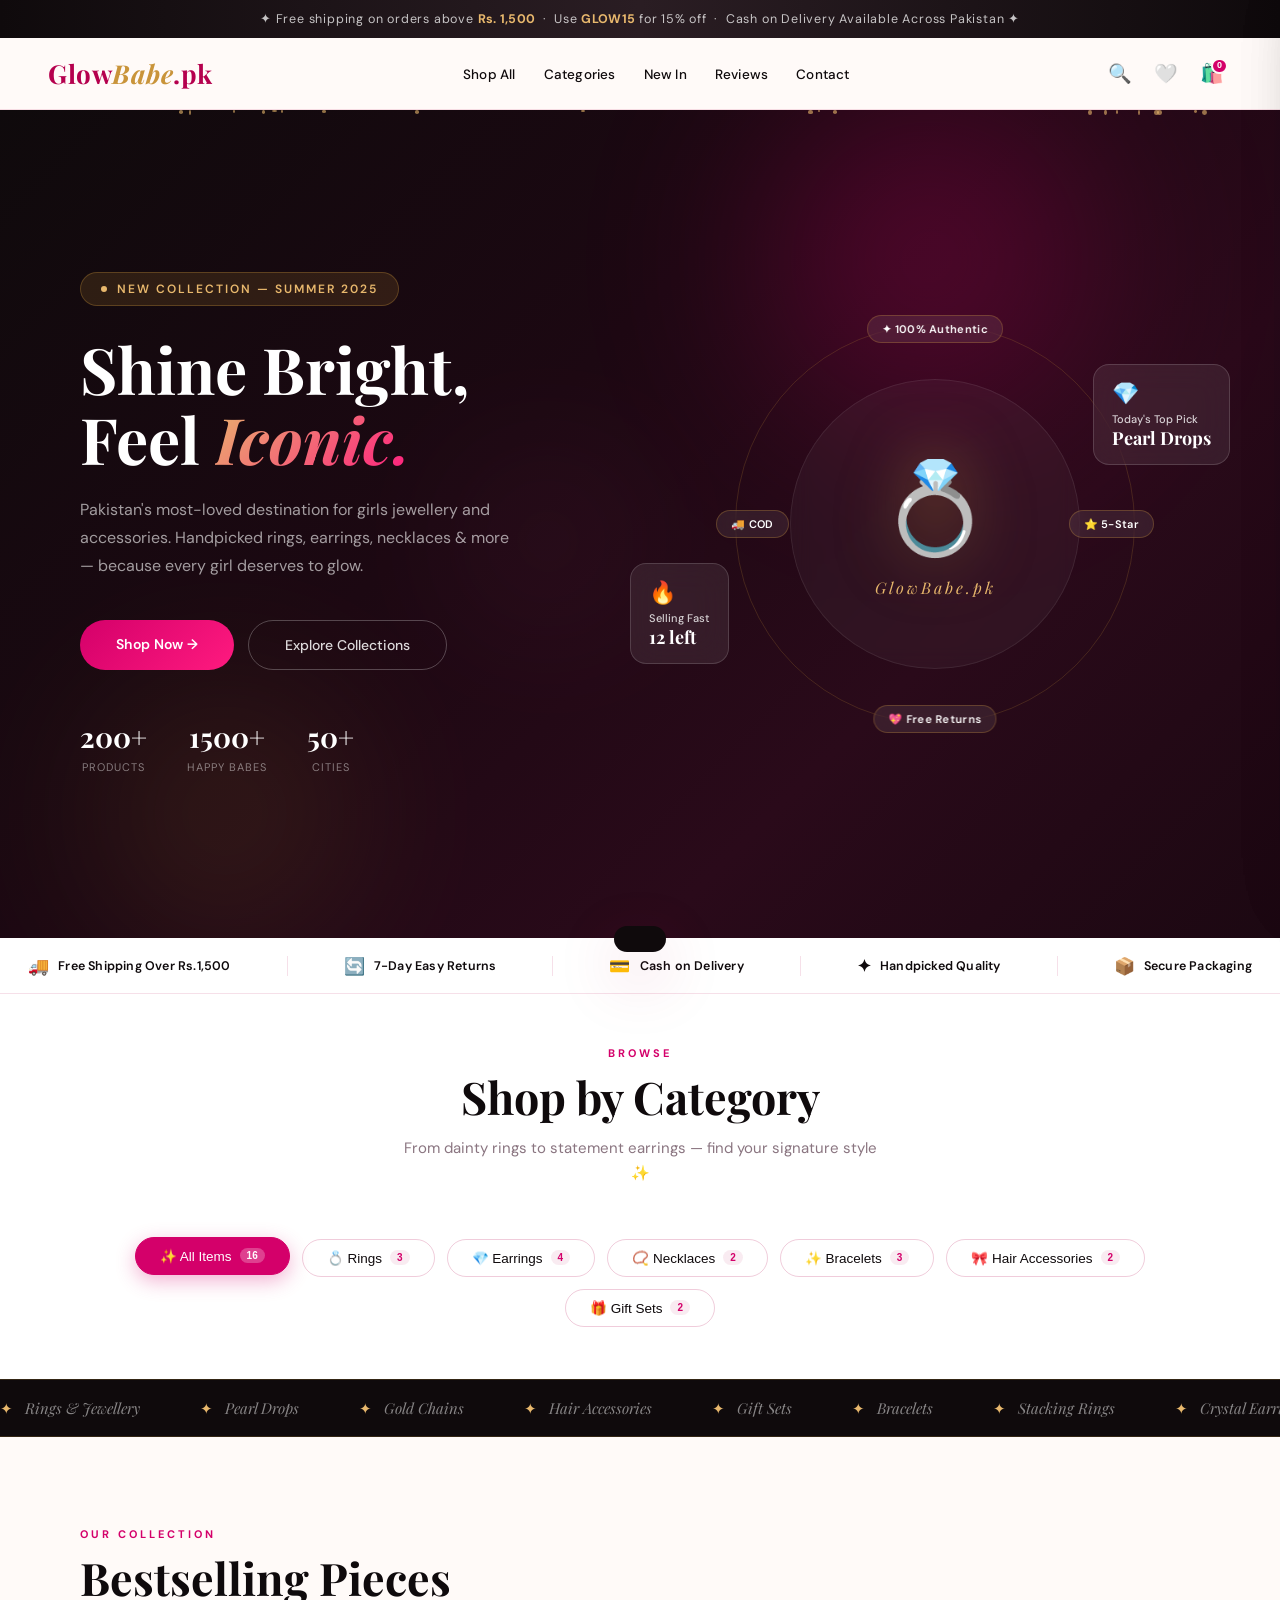
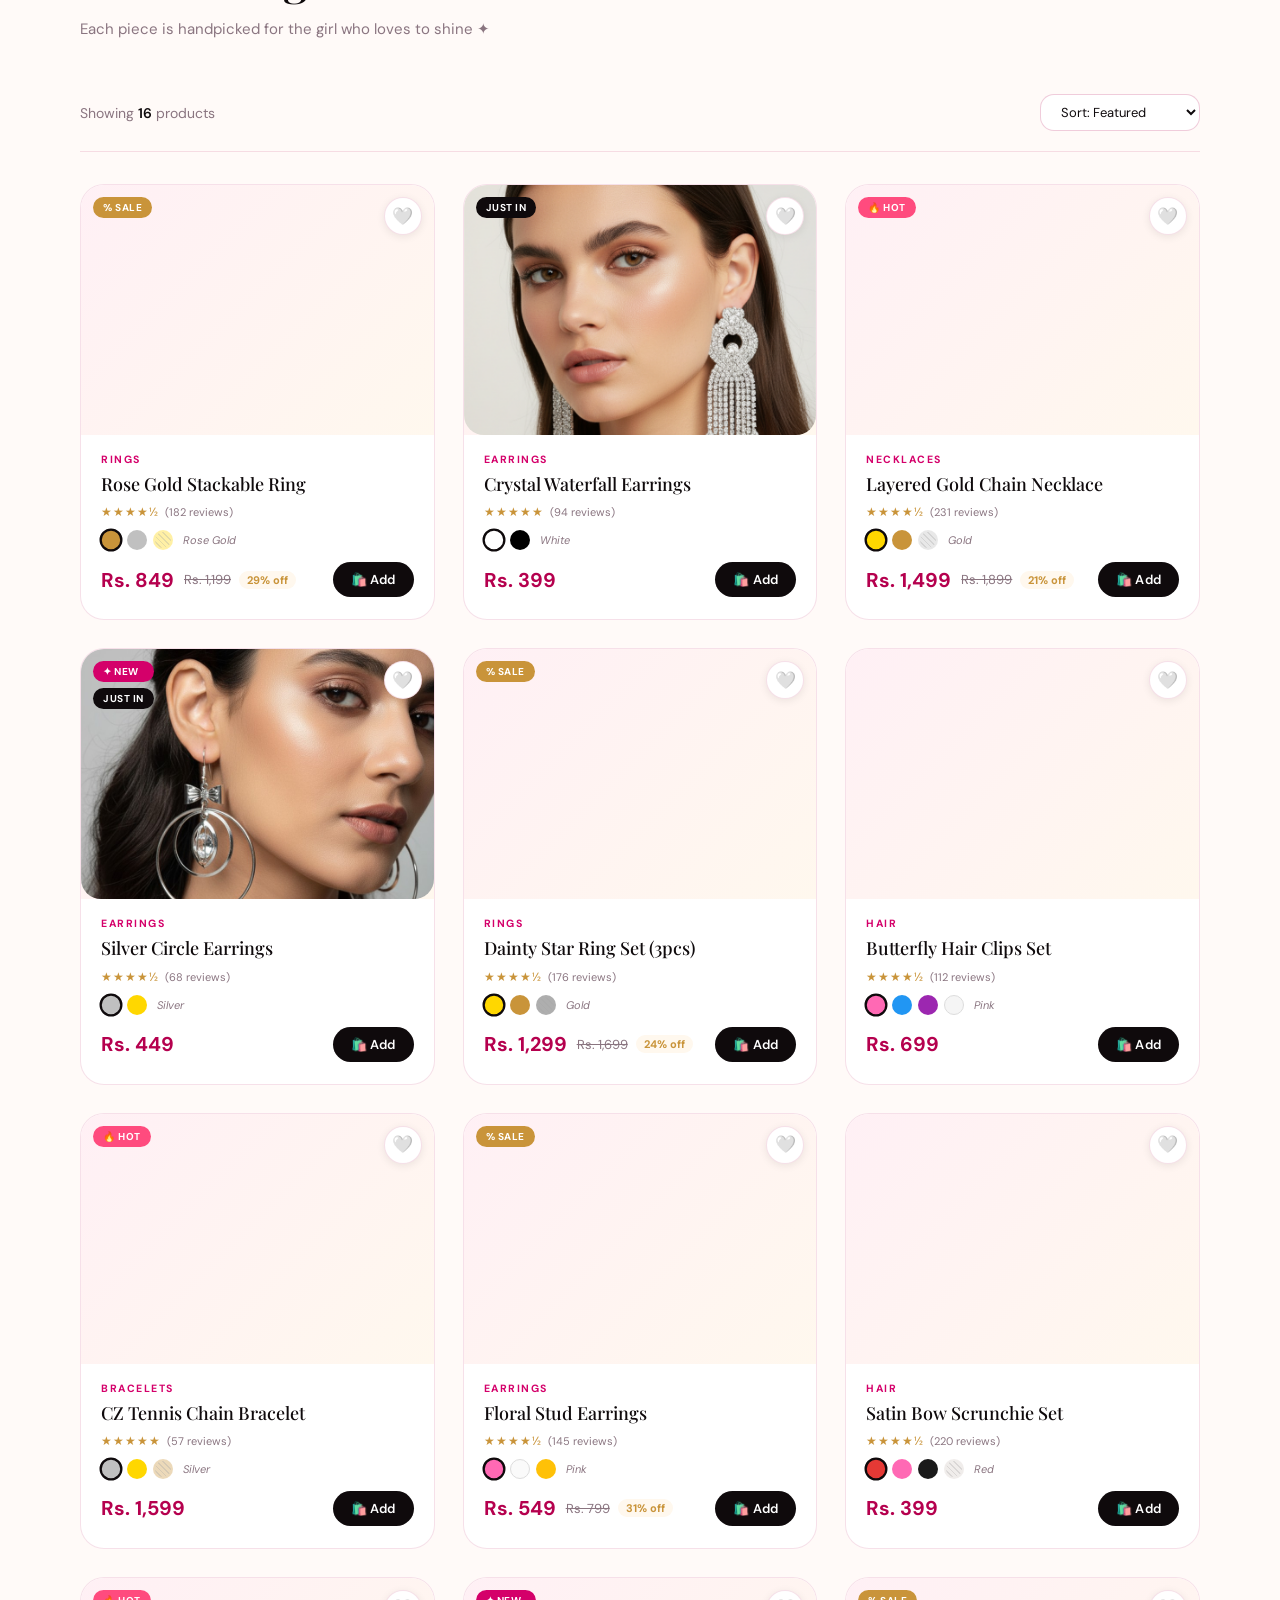
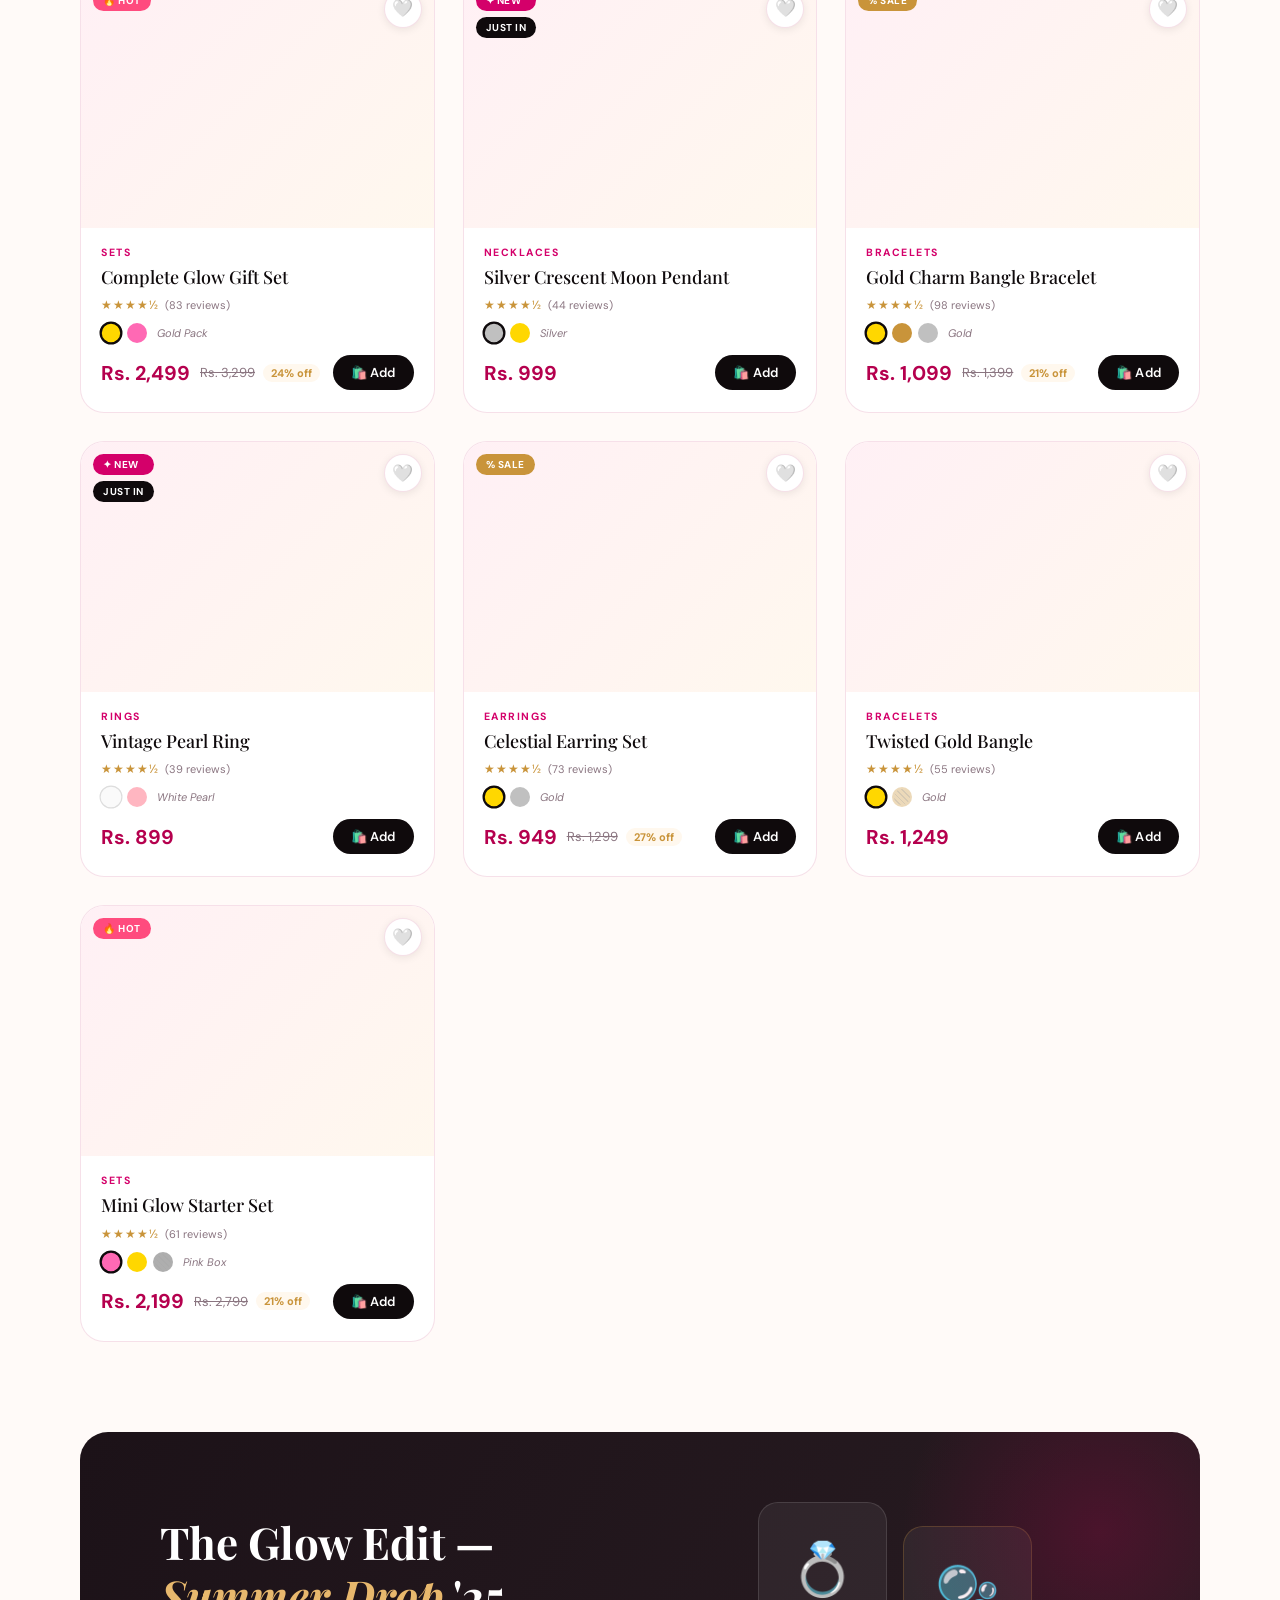
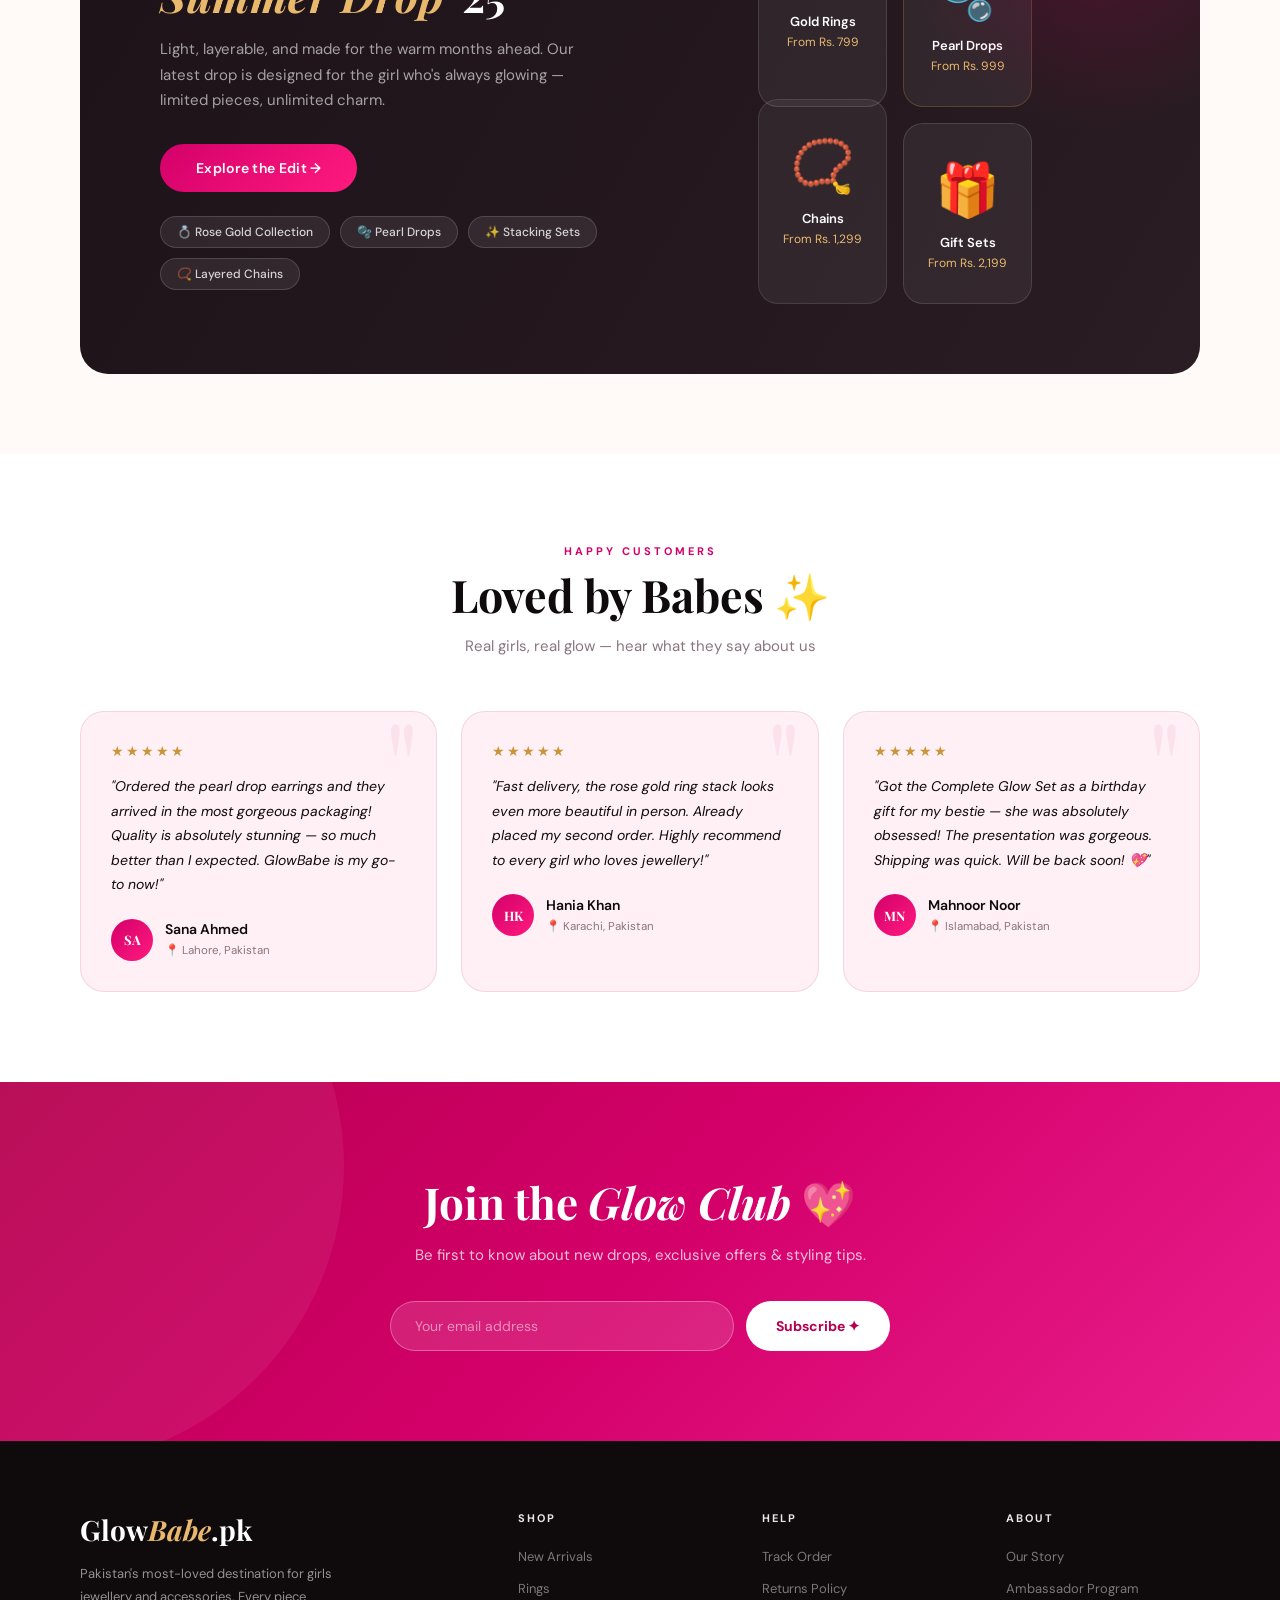
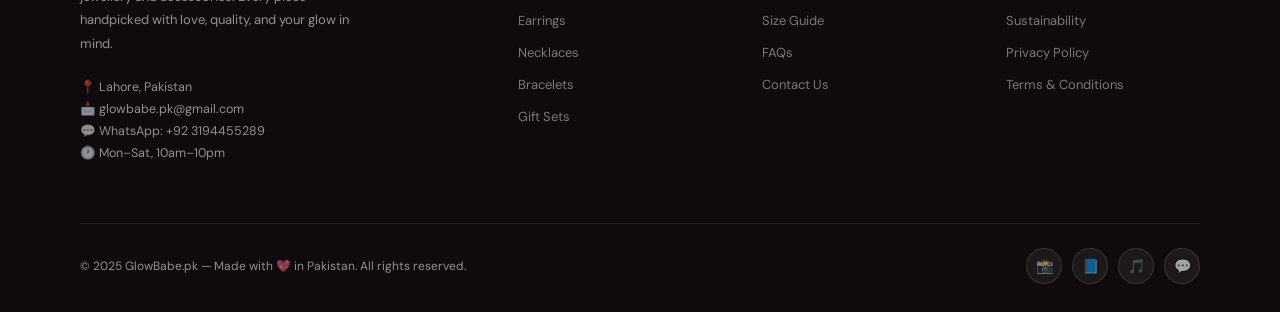
==== index.html @ 369672f8 "Update index.html" ====
<!DOCTYPE html>
<html lang="en">
<head>
<meta charset="UTF-8"/>
<meta name="viewport" content="width=device-width, initial-scale=1.0"/>
<title>GlowBabe.pk – Girls Jewellery & Accessories</title>
<link rel="icon" href="assets/favicon.ico" type="image/x-icon"/>
<link href="https://fonts.googleapis.com/css2?family=Playfair+Display:ital,wght@0,400;0,500;0,700;1,400;1,700&family=DM+Sans:wght@300;400;500;600&display=swap" rel="stylesheet"/>
<style>
*,*::before,*::after{box-sizing:border-box;margin:0;padding:0}
:root{
--rose:#B5004E;--rose2:#D4006A;--rose3:#FF1A7F;--rose-pale:#FFF0F5;--rose-glass:rgba(181,0,78,0.08);
--gold:#C9943A;--gold2:#E8B86D;--gold-pale:#FFF8EE;
--cream:#FFFAF8;--dark:#0F0A0C;--dark2:#1C1218;--dark3:#2A1D23;
--muted:#8A7580;--border:rgba(181,0,78,0.12);--border2:rgba(181,0,78,0.2);
--white:#FFFFFF;
--font-h:'Playfair Display',Georgia,serif;
--font-b:'DM Sans',sans-serif;
--r:14px;--r2:24px;--r3:50px;
--shadow:0 8px 32px rgba(181,0,78,0.12);
--shadow2:0 24px 64px rgba(181,0,78,0.22);
}
html{scroll-behavior:smooth}
body{font-family:var(--font-b);background:var(--cream);color:var(--dark);overflow-x:hidden;cursor:default}

/* ─── ANNOUNCEMENT ─── */
.ann{background:linear-gradient(90deg,var(--dark) 0%,var(--dark3) 50%,var(--dark) 100%);color:rgba(255,255,255,.75);text-align:center;padding:11px 16px;font-size:12.5px;letter-spacing:.8px;position:relative;overflow:hidden}
.ann::before{content:'';position:absolute;top:0;left:-100%;width:100%;height:100%;background:linear-gradient(90deg,transparent,rgba(201,148,58,.12),transparent);animation:shimmer 3s infinite}
@keyframes shimmer{to{left:100%}}
.ann strong{color:var(--gold2);letter-spacing:.3px}

/* ─── NAV ─── */
nav{background:rgba(255,250,248,.96);backdrop-filter:blur(20px);border-bottom:1px solid var(--border);position:sticky;top:0;z-index:500;height:72px;display:flex;align-items:center;padding:0 48px;gap:32px}
.nav-logo{font-family:var(--font-h);font-size:26px;font-weight:700;color:var(--rose);text-decoration:none;letter-spacing:.5px;flex-shrink:0}
.nav-logo em{font-style:italic;color:var(--gold)}
.nav-links{display:flex;gap:28px;list-style:none;flex:1;justify-content:center}
.nav-links a{text-decoration:none;color:var(--dark);font-size:13.5px;font-weight:500;letter-spacing:.2px;position:relative;transition:color .2s}
.nav-links a::after{content:'';position:absolute;bottom:-4px;left:0;width:0;height:1.5px;background:var(--rose2);transition:width .25s}
.nav-links a:hover{color:var(--rose2)}
.nav-links a:hover::after{width:100%}
.nav-right{display:flex;align-items:center;gap:6px}
.icon-btn{background:none;border:none;cursor:pointer;width:40px;height:40px;border-radius:50%;display:flex;align-items:center;justify-content:center;font-size:19px;color:var(--dark);transition:all .2s;position:relative}
.icon-btn:hover{background:var(--rose-glass);color:var(--rose2)}
.badge{position:absolute;top:4px;right:4px;background:var(--rose2);color:#fff;font-size:9px;font-weight:700;min-width:16px;height:16px;border-radius:8px;display:flex;align-items:center;justify-content:center;padding:0 4px;line-height:1;border:2px solid var(--cream)}

/* ─── SEARCH OVERLAY ─── */
.search-overlay{position:fixed;inset:0;background:rgba(15,10,12,.7);backdrop-filter:blur(8px);z-index:600;display:flex;flex-direction:column;align-items:center;padding-top:100px;opacity:0;pointer-events:none;transition:opacity .3s}
.search-overlay.open{opacity:1;pointer-events:all}
.search-box{width:min(680px,90vw);animation:slideDown .3s ease}
@keyframes slideDown{from{transform:translateY(-20px);opacity:0}to{transform:translateY(0);opacity:1}}
.search-input-wrap{display:flex;align-items:center;background:#fff;border-radius:var(--r2);overflow:hidden;box-shadow:var(--shadow2);border:2px solid var(--border2)}
.search-input-wrap input{flex:1;border:none;padding:18px 24px;font-size:18px;font-family:var(--font-b);outline:none;background:transparent;color:var(--dark)}
.search-input-wrap input::placeholder{color:var(--muted)}
.search-input-wrap button{background:var(--rose2);border:none;padding:14px 28px;cursor:pointer;font-size:20px;color:#fff;transition:background .2s}
.search-input-wrap button:hover{background:var(--rose)}
.search-results{margin-top:20px;background:#fff;border-radius:var(--r2);overflow:hidden;box-shadow:var(--shadow2);max-height:420px;overflow-y:auto}
.search-result-item{display:flex;align-items:center;gap:16px;padding:14px 20px;border-bottom:1px solid var(--border);cursor:pointer;transition:background .15s}
.search-result-item:hover{background:var(--rose-pale)}
.search-result-item:last-child{border-bottom:none}
.search-emo{width:48px;height:48px;background:var(--rose-pale);border-radius:10px;display:flex;align-items:center;justify-content:center;font-size:24px;flex-shrink:0}
.search-info{flex:1}
.search-name{font-weight:500;font-size:14px;margin-bottom:2px}
.search-price{font-size:13px;color:var(--rose);font-weight:600}
.search-cat{font-size:11px;color:var(--muted);text-transform:uppercase;letter-spacing:.8px}
.search-close{position:absolute;top:20px;right:28px;background:rgba(255,255,255,.15);border:none;color:#fff;font-size:22px;cursor:pointer;width:44px;height:44px;border-radius:50%;display:flex;align-items:center;justify-content:center;transition:background .2s}
.search-close:hover{background:rgba(255,255,255,.25)}
.no-results{padding:32px;text-align:center;color:var(--muted);font-size:15px}
.search-product-img{width:60px;height:60px;object-fit:cover;border-radius:12px;display:block;}

/* ─── HERO ─── */
.hero{min-height:92vh;display:grid;grid-template-columns:1fr 1fr;align-items:center;padding:0 80px;background:linear-gradient(135deg,#0F0A0C 0%,#1C0812 40%,#2A0A1A 70%,#1C0812 100%);position:relative;overflow:hidden;gap:60px}
.hero-bg{position:absolute;inset:0;pointer-events:none}
.hero-orb{position:absolute;border-radius:50%;filter:blur(80px);opacity:.35}
.orb1{width:500px;height:500px;background:radial-gradient(circle,var(--rose2),transparent 70%);top:-100px;right:100px}
.orb2{width:350px;height:350px;background:radial-gradient(circle,var(--gold),transparent 70%);bottom:-50px;left:50px;opacity:.2}
.orb3{width:200px;height:200px;background:radial-gradient(circle,#FF6BB0,transparent 70%);top:40%;left:35%;opacity:.15}
.hero-particles{position:absolute;inset:0}
.particle{position:absolute;width:3px;height:3px;border-radius:50%;background:var(--gold2);animation:float linear infinite;opacity:.6}
@keyframes float{0%{transform:translateY(100vh) scale(0)}10%{opacity:.6}90%{opacity:.3}100%{transform:translateY(-20px) scale(1);opacity:0}}
.hero-content{position:relative;z-index:2}
.hero-eyebrow{display:inline-flex;align-items:center;gap:10px;background:rgba(201,148,58,.15);border:1px solid rgba(201,148,58,.3);border-radius:50px;padding:8px 20px;margin-bottom:28px;color:var(--gold2);font-size:12px;font-weight:600;letter-spacing:2px;text-transform:uppercase}
.hero-dot{width:6px;height:6px;border-radius:50%;background:var(--gold2);animation:pulse 2s infinite}
@keyframes pulse{0%,100%{opacity:1;transform:scale(1)}50%{opacity:.5;transform:scale(.7)}}
.hero h1{font-family:var(--font-h);font-size:clamp(48px,5vw,72px);font-weight:700;color:#fff;line-height:1.1;margin-bottom:22px}
.hero h1 em{font-style:italic;background:linear-gradient(135deg,var(--gold2),var(--rose3));-webkit-background-clip:text;-webkit-text-fill-color:transparent;background-clip:text}
.hero-sub{color:rgba(255,255,255,.6);font-size:16px;line-height:1.75;max-width:440px;margin-bottom:40px}
.hero-btns{display:flex;gap:14px;flex-wrap:wrap;margin-bottom:48px}
.btn-glow{background:linear-gradient(135deg,var(--rose2),var(--rose3));color:#fff;border:none;padding:15px 36px;border-radius:var(--r3);font-size:14px;font-weight:600;cursor:pointer;letter-spacing:.3px;transition:all .3s;box-shadow:0 0 0 0 rgba(212,0,106,.4);text-decoration:none;display:inline-block}
.btn-glow:hover{transform:translateY(-2px);box-shadow:0 8px 32px rgba(212,0,106,.5),0 0 60px rgba(212,0,106,.2)}
.btn-ghost{background:transparent;color:rgba(255,255,255,.85);border:1.5px solid rgba(255,255,255,.25);padding:15px 36px;border-radius:var(--r3);font-size:14px;font-weight:500;cursor:pointer;transition:all .25s;text-decoration:none;display:inline-block}
.btn-ghost:hover{border-color:rgba(255,255,255,.6);background:rgba(255,255,255,.08)}
.hero-stats{display:flex;gap:40px}
.stat-item{text-align:center}
.stat-num{font-family:var(--font-h);font-size:28px;font-weight:700;color:#fff;display:block}
.stat-label{font-size:11px;color:rgba(255,255,255,.45);letter-spacing:1px;text-transform:uppercase;margin-top:2px}
.hero-visual{position:relative;z-index:2;display:flex;justify-content:center;align-items:center}
.hero-ring{width:400px;height:400px;border-radius:50%;border:1px solid rgba(201,148,58,.2);display:flex;align-items:center;justify-content:center;position:relative;animation:heroRotate 20s linear infinite}
@keyframes heroRotate{to{transform:rotate(360deg)}}
.hero-ring-inner{width:290px;height:290px;border-radius:50%;background:rgba(255,255,255,.04);border:1px solid rgba(255,255,255,.08);backdrop-filter:blur(10px);display:flex;flex-direction:column;align-items:center;justify-content:center;gap:10px;animation:heroRotate 20s linear infinite reverse}
.hero-big-emoji{font-size:90px;filter:drop-shadow(0 0 30px rgba(201,148,58,.5))}
.hero-brand-text{font-family:var(--font-h);font-size:16px;font-style:italic;color:var(--gold2);letter-spacing:3px}
.orbit-badge{position:absolute;animation:heroRotate 20s linear infinite reverse}
.orbit-item{background:rgba(255,255,255,.08);border:1px solid rgba(201,148,58,.3);backdrop-filter:blur(10px);color:#fff;font-size:11px;font-weight:600;padding:6px 14px;border-radius:50px;white-space:nowrap;letter-spacing:.3px}
.ob1{top:-10px;left:50%;transform:translateX(-50%)}
.ob2{bottom:-10px;left:50%;transform:translateX(-50%)}
.ob3{left:-20px;top:50%;transform:translateY(-50%)}
.ob4{right:-20px;top:50%;transform:translateY(-50%)}
.hero-floating-card{position:absolute;background:rgba(255,255,255,.08);border:1px solid rgba(255,255,255,.15);backdrop-filter:blur(16px);border-radius:16px;padding:14px 18px;animation:floatCard 4s ease-in-out infinite}
.hfc1{top:10%;right:-30px;animation-delay:0s}
.hfc2{bottom:15%;left:-40px;animation-delay:2s}
@keyframes floatCard{0%,100%{transform:translateY(0)}50%{transform:translateY(-10px)}}
.hfc-emoji{font-size:22px;margin-bottom:4px}
.hfc-text{font-size:11px;color:rgba(255,255,255,.8);font-weight:500}
.hfc-val{font-family:var(--font-h);font-size:18px;color:#fff;font-weight:700}

/* ─── TRUST BAR ─── */
.trust-bar{background:#fff;border-bottom:1px solid var(--border);padding:0 80px;height:56px;display:flex;align-items:center;justify-content:center;gap:56px;overflow:hidden}
.trust-item{display:flex;align-items:center;gap:9px;font-size:12.5px;font-weight:600;color:var(--dark);white-space:nowrap;letter-spacing:.2px}
.trust-icon{font-size:17px}
.trust-divider{width:1px;height:20px;background:var(--border);flex-shrink:0}

/* ─── SECTIONS ─── */
section,.section-block{padding:90px 80px}
.section-tag{font-size:11px;font-weight:700;letter-spacing:3px;text-transform:uppercase;color:var(--rose2);margin-bottom:10px}
.section-title{font-family:var(--font-h);font-size:clamp(32px,3.5vw,46px);font-weight:700;color:var(--dark);margin-bottom:12px;line-height:1.2}
.section-sub{color:var(--muted);font-size:15px;max-width:480px;line-height:1.7}
.section-header{margin-bottom:52px}
.section-header.center{text-align:center}
.section-header.center .section-sub{margin:0 auto}

/* ─── CATEGORY CHIPS ─── */
.cats-section{background:#fff;padding:52px 80px}
.cats-wrap{display:flex;gap:12px;flex-wrap:wrap;justify-content:center;margin-top:32px}
.cat-pill{border:1.5px solid var(--border2);border-radius:var(--r3);padding:10px 24px;font-size:13.5px;font-weight:500;background:none;cursor:pointer;color:var(--dark);transition:all .25s;display:flex;align-items:center;gap:8px}
.cat-pill:hover,.cat-pill.active{background:var(--rose2);border-color:var(--rose2);color:#fff;transform:translateY(-2px);box-shadow:0 6px 20px rgba(212,0,106,.3)}
.cat-pill .cat-count{background:rgba(255,255,255,.25);border-radius:50px;padding:2px 7px;font-size:10px;font-weight:700}
.cat-pill:not(.active) .cat-count{background:var(--rose-glass);color:var(--rose2)}

/* ─── PRODUCT GRID ─── */
.products-section{background:var(--cream)}
.sort-bar{display:flex;align-items:center;justify-content:space-between;margin-bottom:32px;padding-bottom:20px;border-bottom:1px solid var(--border)}
.result-count{font-size:14px;color:var(--muted)}
.result-count strong{color:var(--dark);font-weight:600}
.sort-select{border:1.5px solid var(--border2);border-radius:var(--r);padding:8px 16px;font-family:var(--font-b);font-size:13px;color:var(--dark);background:#fff;cursor:pointer;outline:none}
.sort-select:focus{border-color:var(--rose2)}
.product-grid{display:grid;grid-template-columns:repeat(auto-fill,minmax(270px,1fr));gap:28px}
.product-card{background:#fff;border-radius:var(--r2);border:1px solid var(--border);overflow:hidden;transition:all .35s cubic-bezier(.4,0,.2,1);cursor:pointer;position:relative}
.product-card:hover{transform:translateY(-8px);box-shadow:var(--shadow2);border-color:rgba(212,0,106,.25)}
.product-card.animate-in{animation:cardIn .5s ease both}
@keyframes cardIn{from{opacity:0;transform:translateY(30px)}to{opacity:1;transform:translateY(0)}}

/* ─── PRODUCT IMAGE with HOVER SECOND IMAGE ─── */
.product-img{height:250px;background:linear-gradient(135deg,#FFF0F5,#FFF8EE);display:flex;align-items:center;justify-content:center;position:relative;overflow:hidden;transition:background .3s}
.product-card:hover .product-img{background:linear-gradient(135deg,#FFE4F0,#FFF3E0)}

/* Primary image wrapper */
.img-primary{position:absolute;inset:0;display:flex;align-items:center;justify-content:center;transition:opacity .45s ease, transform .45s ease;transform:scale(1);opacity:1;z-index:1}
.product-card:hover .img-primary{opacity:0;/*transform:scale(1.08)*/}

/* Hover/secondary image wrapper */
.img-primary,.img-hover{position:absolute;inset:0;width:100%;height:100%;overflow:hidden;border-radius:20px;transition:opacity .45s ease,transform .45s ease}.img-primary img,.img-hover img{width:100%;height:100%;object-fit:cover;display:block}

.img-hover{opacity:0;/*transform:scale(1.05)*/;z-index:2}.product-card:hover .img-hover{opacity:1;transform:scale(1)}.product-card:hover .img-primary{opacity:0}

/* Emoji fallback */
.product-emoji-big{font-size:85px;transition:transform .4s cubic-bezier(.34,1.56,.64,1);user-select:none;filter:drop-shadow(0 4px 12px rgba(0,0,0,.1))}

/* Real images */
.product-img img.pi-main,.product-img img.pi-hover{width:100%;height:100%;object-fit:cover;object-position: center;display:block;border-radius:20}

/* Hover zoom effect on emoji fallback */
/*.product-card:hover .img-hover .product-emoji-big{transform:scale(1.12) rotate(-5deg)}*/

.product-badges{position:absolute;top:12px;left:12px;display:flex;flex-direction:column;gap:6px;z-index:5}
.pbadge{font-size:10px;font-weight:700;padding:4px 10px;border-radius:50px;letter-spacing:.5px;text-transform:uppercase}
.pb-new{background:var(--rose2);color:#fff}
.pb-sale{background:var(--gold);color:#fff}
.pb-hot{background:#FF4B7E;color:#fff}
.pb-limited{background:var(--dark);color:#fff}
.wish-btn{position:absolute;top:12px;right:12px;background:#fff;border:1.5px solid var(--border);border-radius:50%;width:38px;height:38px;display:flex;align-items:center;justify-content:center;cursor:pointer;font-size:17px;transition:all .25s;box-shadow:0 2px 8px rgba(0,0,0,.08);z-index:5}
.wish-btn:hover{border-color:var(--rose2);transform:scale(1.1)}
.wish-btn.wishlisted{background:var(--rose-pale);border-color:var(--rose2)}
.quick-add{position:absolute;bottom:0;left:0;right:0;background:var(--rose2);color:#fff;border:none;padding:12px;font-size:13px;font-weight:600;cursor:pointer;transform:translateY(100%);transition:transform .3s;letter-spacing:.3px;font-family:var(--font-b);z-index:5}
.product-card:hover .quick-add{transform:translateY(0)}
.product-info{padding:18px 20px 22px}
.product-cat-label{font-size:10.5px;font-weight:700;letter-spacing:1.5px;text-transform:uppercase;color:var(--rose2);margin-bottom:6px}
.product-title{font-family:var(--font-h);font-size:18px;font-weight:500;color:var(--dark);margin-bottom:8px;line-height:1.35}
.stars-row{display:flex;align-items:center;gap:6px;margin-bottom:10px}
.stars{color:var(--gold);font-size:12px;letter-spacing:1px}
.rev-count{font-size:11px;color:var(--muted)}

/* ─── COLOR SWATCHES ─── */
.color-swatches{display:flex;align-items:center;gap:6px;margin-bottom:12px;flex-wrap:wrap}
.swatch{width:20px;height:20px;border-radius:50%;cursor:pointer;transition:all .2s;position:relative;flex-shrink:0;border:2px solid transparent}
.swatch:hover{transform:scale(1.2)}
.swatch.selected{border-color:var(--dark);transform:scale(1.15)}
.swatch.sold-out{opacity:.35;cursor:not-allowed;}
.swatch.sold-out::after{content:'';position:absolute;inset:0;background:repeating-linear-gradient(45deg,rgba(0,0,0,.3) 0px,rgba(0,0,0,.3) 1px,transparent 1px,transparent 4px);border-radius:50%}
.swatch.sold-out:hover{transform:scale(1)}
.swatch-tooltip{font-size:10px;color:var(--muted);margin-left:2px}
.color-label{font-size:11px;color:var(--muted);margin-left:4px;font-style:italic}

.price-row{display:flex;align-items:center;justify-content:space-between}
.price-main{font-size:20px;font-weight:700;color:var(--rose)}
.price-orig{font-size:13px;color:var(--muted);text-decoration:line-through;margin-left:6px;font-weight:400}
.price-save{font-size:11px;background:var(--gold-pale);color:var(--gold);font-weight:700;padding:2px 8px;border-radius:50px;margin-left:4px}
.atc-btn{background:var(--dark);color:#fff;border:none;border-radius:var(--r3);padding:9px 18px;font-size:13px;font-weight:600;cursor:pointer;transition:all .25s;font-family:var(--font-b);letter-spacing:.2px;display:flex;align-items:center;gap:6px}
.atc-btn:hover{background:var(--rose2);transform:scale(1.04)}
.atc-btn.added{background:#1B5E20}

/* ─── MARQUEE ─── */
.marquee-section{background:var(--dark);padding:18px 0;overflow:hidden;border-top:1px solid rgba(201,148,58,.2);border-bottom:1px solid rgba(201,148,58,.2)}
.marquee-track{display:flex;gap:60px;animation:marqueeScroll 20s linear infinite;width:max-content}
@keyframes marqueeScroll{to{transform:translateX(-50%)}}
.marquee-item{font-family:var(--font-h);font-size:15px;font-style:italic;color:rgba(255,255,255,.5);white-space:nowrap;display:flex;align-items:center;gap:12px}
.marquee-item .m-star{color:var(--gold2);font-style:normal}

/* ─── FEATURED BANNER ─── */
.feature-banner{margin:0 80px 80px;border-radius:28px;background:linear-gradient(120deg,var(--dark2) 0%,var(--dark3) 100%);padding:70px 80px;display:grid;grid-template-columns:1fr 1fr;align-items:center;gap:60px;position:relative;overflow:hidden}
.feature-banner::before{content:'';position:absolute;top:-100px;right:-100px;width:400px;height:400px;border-radius:50%;background:radial-gradient(circle,rgba(181,0,78,.25),transparent 70%)}
.feature-banner h2{font-family:var(--font-h);font-size:44px;font-weight:700;color:#fff;line-height:1.2;margin-bottom:16px}
.feature-banner h2 em{font-style:italic;color:var(--gold2)}
.feature-banner p{color:rgba(255,255,255,.6);font-size:15px;line-height:1.7;margin-bottom:30px}
.feature-tags{display:flex;flex-wrap:wrap;gap:10px;margin-top:24px}
.ftag{background:rgba(255,255,255,.08);border:1px solid rgba(255,255,255,.15);color:rgba(255,255,255,.8);font-size:12px;font-weight:500;padding:7px 16px;border-radius:50px}

/* ─── TESTIMONIALS ─── */
.testimonials-section{background:#fff;padding:90px 80px}
.review-grid{display:grid;grid-template-columns:repeat(3,1fr);gap:24px;margin-top:52px}
.review-card{background:var(--rose-pale);border:1px solid var(--border);border-radius:var(--r2);padding:30px;transition:transform .3s,box-shadow .3s;position:relative;overflow:hidden}
.review-card::before{content:'"';position:absolute;top:-10px;right:16px;font-family:var(--font-h);font-size:120px;color:rgba(181,0,78,.06);line-height:1;pointer-events:none}
.review-card:hover{transform:translateY(-4px);box-shadow:var(--shadow)}
.review-stars{color:var(--gold);font-size:14px;margin-bottom:14px;letter-spacing:2px}
.review-text{font-size:14px;line-height:1.75;color:var(--dark);margin-bottom:22px;font-style:italic}
.review-author{display:flex;align-items:center;gap:12px}
.r-avatar{width:42px;height:42px;border-radius:50%;background:linear-gradient(135deg,var(--rose2),var(--rose3));display:flex;align-items:center;justify-content:center;color:#fff;font-size:13px;font-weight:700;font-family:var(--font-h);flex-shrink:0}
.r-name{font-weight:600;font-size:14px;display:block}
.r-loc{font-size:11.5px;color:var(--muted);margin-top:1px}

/* ─── NEWSLETTER ─── */
.newsletter{background:linear-gradient(135deg,var(--rose) 0%,var(--rose2) 50%,#E91E8C 100%);padding:90px 80px;text-align:center;position:relative;overflow:hidden}
.newsletter::before{content:'';position:absolute;top:-60%;left:-20%;width:600px;height:600px;border-radius:50%;background:rgba(255,255,255,.06);pointer-events:none}
.newsletter h2{font-family:var(--font-h);font-size:44px;font-weight:700;color:#fff;margin-bottom:14px}
.newsletter h2 em{font-style:italic}
.newsletter p{color:rgba(255,255,255,.75);font-size:15px;margin-bottom:36px}
.nl-form{display:flex;gap:12px;max-width:500px;margin:0 auto}
.nl-input{flex:1;background:rgba(255,255,255,.12);border:1.5px solid rgba(255,255,255,.3);color:#fff;border-radius:var(--r3);padding:15px 24px;font-size:14px;font-family:var(--font-b);outline:none;transition:border-color .2s}
.nl-input::placeholder{color:rgba(255,255,255,.5)}
.nl-input:focus{border-color:rgba(255,255,255,.7)}
.nl-btn{background:#fff;color:var(--rose);border:none;border-radius:var(--r3);padding:15px 30px;font-size:14px;font-weight:700;cursor:pointer;white-space:nowrap;transition:all .25s;font-family:var(--font-b)}
.nl-btn:hover{background:var(--gold-pale);transform:scale(1.03)}

/* ─── FOOTER ─── */
footer{background:var(--dark);color:rgba(255,255,255,.55);padding:70px 80px 28px}
.footer-top{display:grid;grid-template-columns:2fr 1fr 1fr 1fr;gap:50px;margin-bottom:56px}
.f-brand-name{font-family:var(--font-h);font-size:28px;font-weight:700;color:#fff;margin-bottom:14px}
.f-brand-name em{font-style:italic;color:var(--gold2)}
.f-brand-desc{font-size:13px;line-height:1.8;max-width:280px;margin-bottom:24px}
.f-contact-line{font-size:12.5px;margin-bottom:6px;display:flex;align-items:center;gap:8px}
.f-col-title{font-size:11px;font-weight:700;color:rgba(255,255,255,.9);letter-spacing:2px;text-transform:uppercase;margin-bottom:20px}
.f-col ul{list-style:none;display:flex;flex-direction:column;gap:11px}
.f-col ul li a{color:rgba(255,255,255,.45);font-size:13px;text-decoration:none;transition:color .2s}
.f-col ul li a:hover{color:var(--gold2)}
.footer-bottom{border-top:1px solid rgba(255,255,255,.08);padding-top:24px;display:flex;justify-content:space-between;align-items:center;font-size:12px}
.socials{display:flex;gap:10px}
.soc-btn{width:36px;height:36px;border-radius:50%;background:rgba(255,255,255,.06);border:1px solid rgba(255,255,255,.12);display:flex;align-items:center;justify-content:center;font-size:14px;cursor:pointer;transition:all .2s;text-decoration:none;color:rgba(255,255,255,.6)}
.soc-btn:hover{background:var(--rose2);border-color:var(--rose2);color:#fff;transform:scale(1.1)}

/* ─── CART DRAWER ─── */
.overlay{position:fixed;inset:0;background:rgba(15,10,12,.55);backdrop-filter:blur(4px);z-index:700;opacity:0;pointer-events:none;transition:opacity .3s}
.overlay.open{opacity:1;pointer-events:all}
.cart-drawer{position:fixed;top:0;right:0;width:420px;height:100%;background:#fff;z-index:701;transform:translateX(110%);transition:transform .4s cubic-bezier(.4,0,.2,1);display:flex;flex-direction:column;box-shadow:-20px 0 60px rgba(0,0,0,.15)}
.cart-drawer.open{transform:translateX(0)}
.cart-head{padding:24px 24px 18px;border-bottom:1px solid var(--border);display:flex;align-items:center;justify-content:space-between;flex-shrink:0}
.cart-head h3{font-family:var(--font-h);font-size:22px;font-weight:600}
.cart-head h3 span{font-size:14px;font-weight:400;color:var(--muted);font-family:var(--font-b);margin-left:6px}
.x-btn{background:none;border:none;cursor:pointer;font-size:20px;color:var(--muted);width:36px;height:36px;border-radius:50%;display:flex;align-items:center;justify-content:center;transition:all .2s}
.x-btn:hover{background:var(--rose-glass);color:var(--rose2)}
.cart-body{flex:1;overflow-y:auto;padding:20px 24px}
.cart-empty-state{display:flex;flex-direction:column;align-items:center;justify-content:center;height:100%;gap:12px;color:var(--muted)}
.ces-emoji{font-size:56px}
.ces-title{font-family:var(--font-h);font-size:22px;color:var(--dark);font-style:italic}
.ces-sub{font-size:14px;text-align:center;line-height:1.6;max-width:220px}
.cart-item{display:flex;gap:14px;padding:16px 0;border-bottom:1px solid var(--border);align-items:flex-start;animation:cartItemIn .3s ease}
@keyframes cartItemIn{from{opacity:0;transform:translateX(20px)}to{opacity:1;transform:translateX(0)}}
.ci-thumb{width:68px;height:68px;border-radius:12px;flex-shrink:0;overflow:hidden;background:var(--rose-pale);display:flex;align-items:center;justify-content:center;font-size:32px}
.ci-thumb img.cart-img{width:100%;height:100%;object-fit:cover;display:block;border-radius:12px}
.ci-info{flex:1}
.ci-name{font-size:14px;font-weight:500;margin-bottom:2px;line-height:1.35}
.ci-variant{font-size:11px;color:var(--muted);margin-bottom:4px}
.ci-price{font-size:15px;font-weight:700;color:var(--rose);margin-bottom:10px}
.ci-qty{display:flex;align-items:center;gap:10px}
.q-btn{background:var(--rose-glass);border:1px solid var(--border2);width:28px;height:28px;border-radius:50%;cursor:pointer;font-size:14px;font-weight:700;display:flex;align-items:center;justify-content:center;color:var(--rose2);transition:all .2s}
.q-btn:hover{background:var(--rose2);color:#fff;border-color:var(--rose2)}
.q-num{font-size:14px;font-weight:600;min-width:22px;text-align:center}
.ci-remove{background:none;border:none;cursor:pointer;font-size:16px;color:var(--muted);padding:4px;border-radius:6px;transition:all .2s;flex-shrink:0;margin-top:2px}
.ci-remove:hover{color:#C62828;background:#FFEBEE}
.cart-foot{padding:20px 24px 28px;border-top:1px solid var(--border);flex-shrink:0}
.cart-subtotal{display:flex;justify-content:space-between;font-size:14px;color:var(--muted);margin-bottom:6px}
.cart-total-row{display:flex;justify-content:space-between;font-size:18px;font-weight:700;margin-bottom:20px}
.cart-total-row span:last-child{color:var(--rose)}
.cart-cta{width:100%;background:linear-gradient(135deg,var(--rose2),var(--rose3));color:#fff;border:none;border-radius:var(--r3);padding:16px;font-size:15px;font-weight:700;cursor:pointer;transition:all .3s;font-family:var(--font-b);letter-spacing:.3px;box-shadow:0 6px 24px rgba(212,0,106,.35)}
.cart-cta:hover{transform:translateY(-2px);box-shadow:0 12px 40px rgba(212,0,106,.5)}
.cart-note{text-align:center;font-size:11.5px;color:var(--muted);margin-top:12px;display:flex;align-items:center;justify-content:center;gap:6px}
.continue-btn{width:100%;background:none;border:1.5px solid var(--border2);color:var(--dark);border-radius:var(--r3);padding:12px;font-size:13.5px;font-weight:500;cursor:pointer;transition:all .2s;font-family:var(--font-b);margin-top:10px}
.continue-btn:hover{border-color:var(--rose2);color:var(--rose2)}

/* ─── WISHLIST DRAWER ─── */
.wishlist-drawer{position:fixed;top:0;right:0;width:420px;height:100%;background:#fff;z-index:702;transform:translateX(110%);transition:transform .4s cubic-bezier(.4,0,.2,1);display:flex;flex-direction:column;box-shadow:-20px 0 60px rgba(0,0,0,.15)}
.wishlist-drawer.open{transform:translateX(0)}
.wishlist-head{padding:24px 24px 18px;border-bottom:1px solid var(--border);display:flex;align-items:center;justify-content:space-between;flex-shrink:0}
.wishlist-head h3{font-family:var(--font-h);font-size:22px;font-weight:600}
.wishlist-body{flex:1;overflow-y:auto;padding:20px 24px}
.wishlist-item{display:flex;gap:14px;padding:16px 0;border-bottom:1px solid var(--border);align-items:center;animation:cartItemIn .3s ease}
.wi-thumb{width:72px;height:72px;border-radius:14px;overflow:hidden;background:var(--rose-pale);display:flex;align-items:center;justify-content:center;font-size:36px;flex-shrink:0}
.wi-thumb img{width:100%;height:100%;object-fit:cover;display:block}
.wi-info{flex:1}
.wi-name{font-family:var(--font-h);font-size:15px;font-weight:500;margin-bottom:4px;line-height:1.3}
.wi-cat{font-size:10px;font-weight:700;letter-spacing:1.5px;text-transform:uppercase;color:var(--rose2);margin-bottom:6px}
.wi-price{font-size:16px;font-weight:700;color:var(--rose)}
.wi-actions{display:flex;gap:8px;margin-top:10px}
.wi-atc{background:var(--rose2);color:#fff;border:none;border-radius:var(--r3);padding:7px 16px;font-size:12px;font-weight:600;cursor:pointer;font-family:var(--font-b);transition:all .2s}
.wi-atc:hover{background:var(--rose);transform:scale(1.04)}
.wi-remove{background:none;border:1px solid var(--border2);border-radius:var(--r3);padding:7px 12px;font-size:12px;color:var(--muted);cursor:pointer;font-family:var(--font-b);transition:all .2s}
.wi-remove:hover{border-color:#C62828;color:#C62828}
.wishlist-empty{display:flex;flex-direction:column;align-items:center;justify-content:center;height:100%;gap:12px;color:var(--muted)}
.wishlist-footer{padding:16px 24px;border-top:1px solid var(--border);text-align:center;font-size:12px;color:var(--muted)}

/* ─── CHECKOUT MODAL ─── */
.modal-overlay{position:fixed;inset:0;background:rgba(15,10,12,.7);backdrop-filter:blur(8px);z-index:800;display:flex;align-items:center;justify-content:center;padding:20px;opacity:0;pointer-events:none;transition:opacity .35s}
.modal-overlay.open{opacity:1;pointer-events:all}
.modal{background:#fff;border-radius:28px;width:min(680px,100%);max-height:90vh;overflow:hidden;display:flex;flex-direction:column;box-shadow:0 40px 80px rgba(0,0,0,.25);animation:modalIn .4s cubic-bezier(.34,1.56,.64,1) both}
@keyframes modalIn{from{transform:scale(.85);opacity:0}to{transform:scale(1);opacity:1}}
.modal-header{padding:28px 32px 20px;border-bottom:1px solid var(--border);display:flex;align-items:center;justify-content:space-between;flex-shrink:0}
.modal-header h2{font-family:var(--font-h);font-size:26px;font-weight:700}
.modal-body{overflow-y:auto;flex:1}
.summary-item{display:flex;align-items:center;gap:12px;margin-bottom:12px}
.sum-img{width:50px;height:50px;object-fit:cover;border-radius:6px;display:block;}

/* ─── CHECKOUT STEPS ─── */
.steps-bar{display:flex;align-items:center;padding:0 32px;border-bottom:1px solid var(--border)}
.step-item{display:flex;align-items:center;gap:10px;padding:16px 20px 16px 0;border-bottom:2px solid transparent;font-size:13px;font-weight:500;color:var(--muted);transition:all .3s;cursor:default}
.step-item.active{border-bottom-color:var(--rose2);color:var(--rose2)}
.step-item.done{color:var(--dark)}
.step-num{width:26px;height:26px;border-radius:50%;background:var(--rose-glass);display:flex;align-items:center;justify-content:center;font-size:12px;font-weight:700;color:var(--rose2);flex-shrink:0;transition:all .3s}
.step-item.active .step-num{background:var(--rose2);color:#fff}
.step-item.done .step-num{background:var(--dark);color:#fff}
.step-arrow{color:var(--border);margin-right:20px;font-size:14px}
.step-panel{display:none;padding:32px}
.step-panel.active{display:block;animation:fadeIn .3s ease}
@keyframes fadeIn{from{opacity:0;transform:translateY(10px)}to{opacity:1;transform:translateY(0)}}

/* ─── FORM STYLES ─── */
.form-row{display:grid;grid-template-columns:1fr 1fr;gap:16px;margin-bottom:16px}
.form-group{margin-bottom:16px}
.form-group.full{grid-column:1/-1}
.form-label{font-size:12px;font-weight:600;color:var(--dark);letter-spacing:.3px;margin-bottom:7px;display:block}
.form-input,.form-select{width:100%;border:1.5px solid var(--border);border-radius:var(--r);padding:12px 16px;font-family:var(--font-b);font-size:14px;color:var(--dark);outline:none;transition:border-color .2s;background:#fff}
.form-input:focus,.form-select:focus{border-color:var(--rose2);box-shadow:0 0 0 3px rgba(212,0,106,.08)}
.form-input::placeholder{color:var(--muted)}

/* ─── ORDER SUMMARY SIDE ─── */
.checkout-layout{display:grid;grid-template-columns:1fr 380px;gap:0}
.checkout-form-col{padding:32px;border-right:1px solid var(--border)}
.checkout-summary-col{padding:32px;background:var(--rose-pale)}
.summary-title{font-family:var(--font-h);font-size:18px;font-weight:600;margin-bottom:20px}
.summary-item{display:flex;align-items:center;gap:12px;padding:12px 0;border-bottom:1px solid var(--border)}
.sum-emo{width:46px;height:46px;background:#fff;border-radius:10px;display:flex;align-items:center;justify-content:center;font-size:22px;flex-shrink:0;border:1px solid var(--border)}
.sum-info{flex:1;font-size:13px}
.sum-name{font-weight:500;margin-bottom:2px}
.sum-qty{color:var(--muted);font-size:12px}
.sum-price{font-weight:700;font-size:14px;color:var(--rose)}
.summary-totals{margin-top:20px;padding-top:16px;border-top:1px solid var(--border)}
.s-row{display:flex;justify-content:space-between;font-size:13px;margin-bottom:10px;color:var(--muted)}
.s-row.total{font-size:16px;font-weight:700;color:var(--dark);margin-top:12px;padding-top:12px;border-top:1px solid var(--border)}
.s-row.total span:last-child{color:var(--rose)}

/* ─── PAYMENT OPTIONS ─── */
.payment-options{display:flex;flex-direction:column;gap:12px;margin-bottom:24px}
.payment-opt{border:1.5px solid var(--border);border-radius:var(--r2);padding:16px 20px;cursor:pointer;display:flex;align-items:center;gap:14px;transition:all .2s}
.payment-opt:hover{border-color:var(--rose2)}
.payment-opt.selected{border-color:var(--rose2);background:var(--rose-pale)}
.payment-opt input[type=radio]{accent-color:var(--rose2);width:17px;height:17px;cursor:pointer}
.pay-icon{font-size:24px}
.pay-label{font-weight:600;font-size:14px}
.pay-sub{font-size:12px;color:var(--muted);margin-top:2px}

/* ─── WHATSAPP CONFIRM STEP ─── */
.wa-step{text-align:center;padding:20px 0 32px}
.wa-emoji-big{font-size:72px;margin-bottom:16px}
.wa-title{font-family:var(--font-h);font-size:30px;font-weight:700;color:var(--dark);margin-bottom:10px}
.wa-sub{font-size:15px;color:var(--muted);line-height:1.7;margin-bottom:28px;max-width:420px;margin-left:auto;margin-right:auto}
.order-preview-box{background:var(--rose-pale);border:1px solid var(--border);border-radius:var(--r2);padding:24px;margin:0 32px 28px;text-align:left}
.opb-title{font-size:13px;font-weight:700;color:var(--rose2);letter-spacing:1px;text-transform:uppercase;margin-bottom:16px}
.opb-item{display:flex;align-items:center;gap:10px;margin-bottom:10px;font-size:13.5px}
.opb-label{color:var(--muted);min-width:100px}
.opb-val{font-weight:600;color:var(--dark)}
.wa-btn{display:inline-flex;align-items:center;gap:12px;background:#25D366;color:#fff;border:none;border-radius:var(--r3);padding:16px 40px;font-size:16px;font-weight:700;cursor:pointer;transition:all .3s;font-family:var(--font-b);box-shadow:0 8px 28px rgba(37,211,102,.35);letter-spacing:.3px}
.wa-btn:hover{transform:translateY(-3px);box-shadow:0 14px 40px rgba(37,211,102,.5);background:#20C65B}
.wa-btn-icon{font-size:22px}

/* ─── SUCCESS STEP ─── */
.success-step{text-align:center;padding:20px 32px 40px}
.success-anim{width:100px;height:100px;background:linear-gradient(135deg,#E8F5E9,#C8E6C9);border-radius:50%;display:flex;align-items:center;justify-content:center;font-size:50px;margin:0 auto 24px;animation:successPop .6s cubic-bezier(.34,1.56,.64,1)}
@keyframes successPop{from{transform:scale(0);opacity:0}to{transform:scale(1);opacity:1}}
.success-title{font-family:var(--font-h);font-size:36px;font-weight:700;color:var(--dark);margin-bottom:12px}
.success-sub{font-size:15px;color:var(--muted);line-height:1.7;margin-bottom:32px;max-width:400px;margin-left:auto;margin-right:auto}
.confetti-container{position:absolute;inset:0;pointer-events:none;overflow:hidden}
.confetti-piece{position:absolute;width:10px;height:10px;border-radius:2px;animation:confettiFall 3s ease-in forwards}
@keyframes confettiFall{0%{transform:translateY(-10px) rotate(0deg);opacity:1}100%{transform:translateY(100vh) rotate(720deg);opacity:0}}
.order-id-box{display:inline-block;background:var(--rose-pale);border:1.5px solid var(--border2);border-radius:var(--r);padding:12px 28px;font-family:var(--font-h);font-size:22px;font-weight:700;color:var(--rose);margin-bottom:28px;letter-spacing:2px}

/* ─── NAV BUTTON ROW ─── */
.step-nav{display:flex;gap:12px;margin-top:28px}
.btn-next{flex:1;background:linear-gradient(135deg,var(--rose2),var(--rose3));color:#fff;border:none;border-radius:var(--r3);padding:15px;font-size:14.5px;font-weight:700;cursor:pointer;transition:all .3s;font-family:var(--font-b);box-shadow:0 6px 20px rgba(212,0,106,.3)}
.btn-next:hover{transform:translateY(-2px);box-shadow:0 12px 36px rgba(212,0,106,.45)}
.btn-back{background:none;border:1.5px solid var(--border);color:var(--dark);border-radius:var(--r3);padding:15px 24px;font-size:14px;font-weight:500;cursor:pointer;font-family:var(--font-b);transition:all .2s}
.btn-back:hover{border-color:var(--rose2);color:var(--rose2)}

/* ─── TOAST ─── */
.toast{position:fixed;bottom:28px;left:50%;transform:translateX(-50%) translateY(80px);background:var(--dark);color:#fff;padding:13px 26px;border-radius:var(--r3);font-size:13.5px;font-weight:500;z-index:1000;transition:transform .35s cubic-bezier(.34,1.56,.64,1);white-space:nowrap;display:flex;align-items:center;gap:10px;box-shadow:var(--shadow2)}
.toast.show{transform:translateX(-50%) translateY(0)}

/* ─── PAGE ANIMATIONS ─── */
.reveal{opacity:0;transform:translateY(32px);transition:opacity .7s ease,transform .7s ease}
.reveal.visible{opacity:1;transform:translateY(0)}

/* ─── RESPONSIVE ─── */
@media(max-width:1024px){
nav{padding:0 24px;gap:20px}.nav-links{display:none}
.hero{grid-template-columns:1fr;padding:60px 32px;min-height:auto;gap:0}
.hero-visual{display:none}
section,.section-block{padding:60px 24px}
.cats-section,.trust-bar{padding-left:24px;padding-right:24px}
.trust-bar{gap:20px;flex-wrap:wrap;height:auto;padding:14px 24px}
.feature-banner{margin:0 24px 60px;padding:44px 32px;grid-template-columns:1fr;gap:32px}
.testimonials-section{padding:60px 24px}
.review-grid{grid-template-columns:1fr;gap:16px}
.newsletter{padding:60px 24px}
footer{padding:50px 24px 24px}
.footer-top{grid-template-columns:1fr 1fr;gap:32px}
.cart-drawer,.wishlist-drawer{width:100%}
.modal{border-radius:16px}
.checkout-layout{grid-template-columns:1fr}
.checkout-summary-col{order:-1}
}
</style>
</head>
<body>

<!-- Announcement Bar -->
<div class="ann">
  ✦ Free shipping on orders above <strong>Rs. 1,500</strong> &nbsp;·&nbsp; Use <strong>GLOW15</strong> for 15% off &nbsp;·&nbsp; Cash on Delivery Available Across Pakistan ✦
</div>

<!-- Navigation -->
<nav>
  <a href="#" class="nav-logo">Glow<em>Babe</em>.pk</a>
  <ul class="nav-links">
    <li><a href="#shop">Shop All</a></li>
    <li><a href="#cats">Categories</a></li>
    <li><a href="#new">New In</a></li>
    <li><a href="#reviews">Reviews</a></li>
    <li><a href="#contact">Contact</a></li>
  </ul>
  <div class="nav-right">
    <button class="icon-btn" id="searchBtn" title="Search">🔍</button>
    <button class="icon-btn" id="wishBtn" title="Wishlist" onclick="openWishlist()">🤍<span class="badge" id="wishBadge" style="display:none">0</span></button>
    <button class="icon-btn" id="cartBtn" title="Cart">
      🛍️<span class="badge" id="cartBadge">0</span>
    </button>
  </div>
</nav>

<!-- Search Overlay -->
<div class="search-overlay" id="searchOverlay">
  <button class="search-close" id="searchClose">✕</button>
  <div class="search-box">
    <div class="search-input-wrap">
      <input type="text" id="searchInput" placeholder="Search jewellery, accessories…" autocomplete="off"/>
      <button onclick="doSearch()">🔍</button>
    </div>
    <div class="search-results" id="searchResults"></div>
  </div>
</div>

<!-- Hero -->
<section class="hero" id="home">
  <div class="hero-bg">
    <div class="hero-orb orb1"></div>
    <div class="hero-orb orb2"></div>
    <div class="hero-orb orb3"></div>
    <div class="hero-particles" id="heroParticles"></div>
  </div>
  <div class="hero-content">
    <div class="hero-eyebrow"><span class="hero-dot"></span>New Collection — Summer 2025</div>
    <h1>Shine Bright,<br/>Feel <em>Iconic.</em></h1>
    <p class="hero-sub">Pakistan's most-loved destination for girls jewellery and accessories. Handpicked rings, earrings, necklaces & more — because every girl deserves to glow.</p>
    <div class="hero-btns">
      <a href="#shop" class="btn-glow">Shop Now →</a>
      <a href="#cats" class="btn-ghost">Explore Collections</a>
    </div>
    <div class="hero-stats">
      <div class="stat-item"><span class="stat-num" id="s1">0</span><span class="stat-label">Products</span></div>
      <div class="stat-item"><span class="stat-num" id="s2">0</span><span class="stat-label">Happy Babes</span></div>
      <div class="stat-item"><span class="stat-num" id="s3">0</span><span class="stat-label">Cities</span></div>
    </div>
  </div>
  <div class="hero-visual">
    <div class="hero-ring">
      <div class="hero-ring-inner">
        <div class="hero-big-emoji">💍</div>
        <div class="hero-brand-text">GlowBabe.pk</div>
      </div>
      <div class="orbit-badge ob1"><div class="orbit-item">✦ 100% Authentic</div></div>
      <div class="orbit-badge ob2"><div class="orbit-item">💖 Free Returns</div></div>
      <div class="orbit-badge ob3"><div class="orbit-item">🚚 COD</div></div>
      <div class="orbit-badge ob4"><div class="orbit-item">⭐ 5-Star</div></div>
    </div>
    <div class="hero-floating-card hfc1">
      <div class="hfc-emoji">💎</div>
      <div class="hfc-text">Today's Top Pick</div>
      <div class="hfc-val">Pearl Drops</div>
    </div>
    <div class="hero-floating-card hfc2">
      <div class="hfc-emoji">🔥</div>
      <div class="hfc-text">Selling Fast</div>
      <div class="hfc-val">12 left</div>
    </div>
  </div>
</section>

<!-- Trust Bar -->
<div class="trust-bar">
  <div class="trust-item"><span class="trust-icon">🚚</span> Free Shipping Over Rs.1,500</div>
  <div class="trust-divider"></div>
  <div class="trust-item"><span class="trust-icon">🔄</span> 7-Day Easy Returns</div>
  <div class="trust-divider"></div>
  <div class="trust-item"><span class="trust-icon">💳</span> Cash on Delivery</div>
  <div class="trust-divider"></div>
  <div class="trust-item"><span class="trust-icon">✦</span> Handpicked Quality</div>
  <div class="trust-divider"></div>
  <div class="trust-item"><span class="trust-icon">📦</span> Secure Packaging</div>
</div>

<!-- Categories -->
<div class="cats-section" id="cats">
  <div class="section-header center reveal">
    <p class="section-tag">Browse</p>
    <h2 class="section-title">Shop by Category</h2>
    <p class="section-sub">From dainty rings to statement earrings — find your signature style ✨</p>
  </div>
  <div class="cats-wrap" id="catWrap">
    <button class="cat-pill active" data-cat="all">✨ All Items <span class="cat-count" id="count-all">0</span></button>
    <button class="cat-pill" data-cat="rings">💍 Rings <span class="cat-count" id="count-rings">0</span></button>
    <button class="cat-pill" data-cat="earrings">💎 Earrings <span class="cat-count" id="count-earrings">0</span></button>
    <button class="cat-pill" data-cat="necklaces">📿 Necklaces <span class="cat-count" id="count-necklaces">0</span></button>
    <button class="cat-pill" data-cat="bracelets">✨ Bracelets <span class="cat-count" id="count-bracelets">0</span></button>
    <button class="cat-pill" data-cat="hair">🎀 Hair Accessories <span class="cat-count" id="count-hair">0</span></button>
    <button class="cat-pill" data-cat="sets">🎁 Gift Sets <span class="cat-count" id="count-sets">0</span></button>
  </div>
</div>

<!-- Marquee -->
<div class="marquee-section">
  <div class="marquee-track" id="marqueeTrack"></div>
</div>

<!-- Products -->
<section class="products-section" id="shop">
  <div class="section-header reveal">
    <p class="section-tag">Our Collection</p>
    <h2 class="section-title">Bestselling Pieces</h2>
    <p class="section-sub">Each piece is handpicked for the girl who loves to shine ✦</p>
  </div>
  <div class="sort-bar">
    <p class="result-count" id="resultCount">Showing <strong>0</strong> products</p>
    <select class="sort-select" id="sortSelect" onchange="sortProducts()">
      <option value="default">Sort: Featured</option>
      <option value="price-low">Price: Low to High</option>
      <option value="price-high">Price: High to Low</option>
      <option value="rating">Top Rated</option>
      <option value="newest">Newest First</option>
    </select>
  </div>
  <div class="product-grid" id="productGrid"></div>
</section>

<!-- Featured Banner -->
<div class="feature-banner reveal" id="new">
  <div>
    <h2>The Glow Edit —<br/><em>Summer Drop</em> '25</h2>
    <p>Light, layerable, and made for the warm months ahead. Our latest drop is designed for the girl who's always glowing — limited pieces, unlimited charm.</p>
    <a href="#shop" class="btn-glow">Explore the Edit →</a>
    <div class="feature-tags">
      <span class="ftag">💍 Rose Gold Collection</span>
      <span class="ftag">🫧 Pearl Drops</span>
      <span class="ftag">✨ Stacking Sets</span>
      <span class="ftag">📿 Layered Chains</span>
    </div>
  </div>
  <div style="display:flex;justify-content:center;align-items:center">
    <div style="display:grid;grid-template-columns:1fr 1fr;gap:16px">
      <div style="background:rgba(255,255,255,.06);border:1px solid rgba(255,255,255,.12);border-radius:20px;padding:32px 24px;text-align:center"><div style="font-size:52px;margin-bottom:10px">💍</div><div style="color:#fff;font-size:13px;font-weight:600">Gold Rings</div><div style="color:var(--gold2);font-size:12px;margin-top:4px">From Rs. 799</div></div>
      <div style="background:rgba(255,255,255,.06);border:1px solid rgba(201,148,58,.25);border-radius:20px;padding:32px 24px;text-align:center;margin-top:24px"><div style="font-size:52px;margin-bottom:10px">🫧</div><div style="color:#fff;font-size:13px;font-weight:600">Pearl Drops</div><div style="color:var(--gold2);font-size:12px;margin-top:4px">From Rs. 999</div></div>
      <div style="background:rgba(255,255,255,.06);border:1px solid rgba(255,255,255,.1);border-radius:20px;padding:32px 24px;text-align:center;margin-top:-24px"><div style="font-size:52px;margin-bottom:10px">📿</div><div style="color:#fff;font-size:13px;font-weight:600">Chains</div><div style="color:var(--gold2);font-size:12px;margin-top:4px">From Rs. 1,299</div></div>
      <div style="background:rgba(255,255,255,.06);border:1px solid rgba(255,255,255,.12);border-radius:20px;padding:32px 24px;text-align:center"><div style="font-size:52px;margin-bottom:10px">🎁</div><div style="color:#fff;font-size:13px;font-weight:600">Gift Sets</div><div style="color:var(--gold2);font-size:12px;margin-top:4px">From Rs. 2,199</div></div>
    </div>
  </div>
</div>

<!-- Testimonials -->
<section class="testimonials-section" id="reviews">
  <div class="section-header center reveal">
    <p class="section-tag">Happy Customers</p>
    <h2 class="section-title">Loved by Babes ✨</h2>
    <p class="section-sub">Real girls, real glow — hear what they say about us</p>
  </div>
  <div class="review-grid">
    <div class="review-card reveal"><div class="review-stars">★★★★★</div><p class="review-text">"Ordered the pearl drop earrings and they arrived in the most gorgeous packaging! Quality is absolutely stunning — so much better than I expected. GlowBabe is my go-to now!"</p><div class="review-author"><div class="r-avatar">SA</div><div><span class="r-name">Sana Ahmed</span><span class="r-loc">📍 Lahore, Pakistan</span></div></div></div>
    <div class="review-card reveal" style="transition-delay:.1s"><div class="review-stars">★★★★★</div><p class="review-text">"Fast delivery, the rose gold ring stack looks even more beautiful in person. Already placed my second order. Highly recommend to every girl who loves jewellery!"</p><div class="review-author"><div class="r-avatar">HK</div><div><span class="r-name">Hania Khan</span><span class="r-loc">📍 Karachi, Pakistan</span></div></div></div>
    <div class="review-card reveal" style="transition-delay:.2s"><div class="review-stars">★★★★★</div><p class="review-text">"Got the Complete Glow Set as a birthday gift for my bestie — she was absolutely obsessed! The presentation was gorgeous. Shipping was quick. Will be back soon! 💖"</p><div class="review-author"><div class="r-avatar">MN</div><div><span class="r-name">Mahnoor Noor</span><span class="r-loc">📍 Islamabad, Pakistan</span></div></div></div>
  </div>
</section>

<!-- Newsletter -->
<div class="newsletter reveal">
  <h2>Join the <em>Glow Club</em> 💖</h2>
  <p>Be first to know about new drops, exclusive offers & styling tips.</p>
  <div class="nl-form">
    <input class="nl-input" type="email" id="nlEmail" placeholder="Your email address"/>
    <button class="nl-btn" onclick="subscribe()">Subscribe ✦</button>
  </div>
</div>

<!-- Footer -->
<footer id="contact">
  <div class="footer-top">
    <div>
      <div class="f-brand-name">Glow<em>Babe</em>.pk</div>
      <p class="f-brand-desc">Pakistan's most-loved destination for girls jewellery and accessories. Every piece handpicked with love, quality, and your glow in mind.</p>
      <div class="f-contact-line">📍 Lahore, Pakistan</div>
      <div class="f-contact-line">📩 glowbabe.pk@gmail.com</div>
      <div class="f-contact-line">💬 WhatsApp: +92 3194455289</div>
      <div class="f-contact-line">🕐 Mon–Sat, 10am–10pm</div>
    </div>
    <div class="f-col"><div class="f-col-title">Shop</div><ul><li><a href="#">New Arrivals</a></li><li><a href="#">Rings</a></li><li><a href="#">Earrings</a></li><li><a href="#">Necklaces</a></li><li><a href="#">Bracelets</a></li><li><a href="#">Gift Sets</a></li></ul></div>
    <div class="f-col"><div class="f-col-title">Help</div><ul><li><a href="#">Track Order</a></li><li><a href="#">Returns Policy</a></li><li><a href="#">Size Guide</a></li><li><a href="#">FAQs</a></li><li><a href="#">Contact Us</a></li></ul></div>
    <div class="f-col"><div class="f-col-title">About</div><ul><li><a href="#">Our Story</a></li><li><a href="#">Ambassador Program</a></li><li><a href="#">Sustainability</a></li><li><a href="#">Privacy Policy</a></li><li><a href="#">Terms & Conditions</a></li></ul></div>
  </div>
  <div class="footer-bottom">
    <span>© 2025 GlowBabe.pk — Made with 💖 in Pakistan. All rights reserved.</span>
    <div class="socials">
      <a href="https://www.instagram.com/glowbabe.pk/" class="soc-btn" title="Instagram" target="_blank">📸</a>
      <a href="https://web.facebook.com/profile.php?id=61570692689650" class="soc-btn" title="Facebook" target="_blank">📘</a>
      <a href="https://www.tiktok.com/@glowbabe.pk" class="soc-btn" title="TikTok" target="_blank">🎵</a>
      <a href="https://wa.me/923146604294" class="soc-btn" title="WhatsApp" target="_blank">💬</a>
    </div>
  </div>
</footer>

<!-- Cart Drawer -->
<div class="overlay" id="cartOverlay" onclick="closeCart()"></div>
<div class="cart-drawer" id="cartDrawer">
  <div class="cart-head">
    <h3>My Bag 🛍️ <span id="cartItemCount"></span></h3>
    <button class="x-btn" onclick="closeCart()">✕</button>
  </div>
  <div class="cart-body" id="cartBody">
    <div class="cart-empty-state" id="cartEmptyState">
      <div class="ces-emoji">🛍️</div>
      <div class="ces-title">Your bag is empty</div>
      <p class="ces-sub">Add some sparkle to your life! Browse our beautiful collection.</p>
    </div>
  </div>
  <div class="cart-foot">
    <div class="cart-subtotal"><span>Subtotal</span><span id="cartSubtotal">Rs. 0</span></div>
    <div class="cart-subtotal"><span>Shipping</span><span id="cartShipping">Calculated at checkout</span></div>
    <div class="cart-total-row"><span>Total</span><span id="cartTotal">Rs. 0</span></div>
    <button class="cart-cta" onclick="openCheckout()">Proceed to Checkout →</button>
    <button class="continue-btn" onclick="closeCart()">← Continue Shopping</button>
    <p class="cart-note">🔒 Secure &nbsp;|&nbsp; 💳 COD &nbsp;|&nbsp; 🚚 Free over Rs.1,500</p>
  </div>
</div>

<!-- Wishlist Drawer -->
<div class="overlay" id="wishOverlay" onclick="closeWishlist()"></div>
<div class="wishlist-drawer" id="wishlistDrawer">
  <div class="wishlist-head">
    <h3>My Wishlist 🤍</h3>
    <button class="x-btn" onclick="closeWishlist()">✕</button>
  </div>
  <div class="wishlist-body" id="wishlistBody">
    <div class="wishlist-empty" id="wishlistEmpty">
      <div style="font-size:56px">🤍</div>
      <div style="font-family:var(--font-h);font-size:22px;color:var(--dark);font-style:italic">Your wishlist is empty</div>
      <p style="font-size:14px;text-align:center;line-height:1.6;max-width:220px">Save your favourite pieces here and shop them later 💖</p>
    </div>
  </div>
  <div class="wishlist-footer">
    <p>💡 Tap ❤️ on any product to save it here</p>
  </div>
</div>

<!-- Checkout Modal -->
<div class="modal-overlay" id="checkoutOverlay">
  <div class="modal" id="checkoutModal">
    <div class="modal-header">
      <h2 id="modalTitle">Checkout</h2>
      <button class="x-btn" onclick="closeCheckout()">✕</button>
    </div>
    <div class="steps-bar" id="stepsBar">
      <div class="step-item active" id="step-tab-1"><div class="step-num">1</div>Details</div>
      <span class="step-arrow">›</span>
      <div class="step-item" id="step-tab-2"><div class="step-num">2</div>Delivery</div>
      <span class="step-arrow">›</span>
      <div class="step-item" id="step-tab-3"><div class="step-num">3</div>Payment</div>
      <span class="step-arrow">›</span>
      <div class="step-item" id="step-tab-4"><div class="step-num">4</div>Review</div>
    </div>
    <div class="modal-body">
      <!-- Step 1 -->
      <div class="step-panel active checkout-layout" id="panel-1">
        <div class="checkout-form-col">
          <p class="section-tag" style="margin-bottom:16px">Contact Information</p>
          <div class="form-row">
            <div class="form-group"><label class="form-label">First Name *</label><input class="form-input" id="fn" placeholder="Ayesha" required/></div>
            <div class="form-group"><label class="form-label">Last Name *</label><input class="form-input" id="ln" placeholder="Khan" required/></div>
          </div>
          <div class="form-group"><label class="form-label">WhatsApp Number *</label><input class="form-input" id="phone" placeholder="03XX-XXXXXXX" required/></div>
          <div class="form-group"><label class="form-label">Email (Optional)</label><input class="form-input" id="email" placeholder="ayesha@email.com" type="email"/></div>
          <div class="step-nav"><button class="btn-next" onclick="goStep(2)">Continue →</button></div>
        </div>
        <div class="checkout-summary-col" id="summaryCol1"></div>
      </div>
      <!-- Step 2 -->
      <div class="step-panel checkout-layout" id="panel-2">
        <div class="checkout-form-col">
          <p class="section-tag" style="margin-bottom:16px">Delivery Address</p>
          <div class="form-group"><label class="form-label">Full Address *</label><input class="form-input" id="address" placeholder="House no., Street, Area"/></div>
          <div class="form-row">
            <div class="form-group"><label class="form-label">City *</label><select class="form-select" id="city"><option value="">Select City</option><option>Lahore</option><option>Karachi</option><option>Islamabad</option><option>Rawalpindi</option><option>Faisalabad</option><option>Multan</option><option>Peshawar</option><option>Quetta</option><option>Sialkot</option><option>Gujranwala</option><option>Other</option></select></div>
            <div class="form-group"><label class="form-label">Province</label><select class="form-select" id="province"><option>Punjab</option><option>Sindh</option><option>KPK</option><option>Balochistan</option><option>AJK</option></select></div>
          </div>
          <div class="form-group"><label class="form-label">Delivery Notes (Optional)</label><input class="form-input" id="notes" placeholder="Any special instructions…"/></div>
          <div class="step-nav"><button class="btn-back" onclick="goStep(1)">← Back</button><button class="btn-next" onclick="goStep(3)">Continue →</button></div>
        </div>
        <div class="checkout-summary-col" id="summaryCol2"></div>
      </div>
      <!-- Step 3 -->
      <div class="step-panel checkout-layout" id="panel-3">
        <div class="checkout-form-col">
          <p class="section-tag" style="margin-bottom:16px">Payment Method</p>
          <div class="payment-options">
            <label class="payment-opt selected" id="pay-cod"><input type="radio" name="pay" value="cod" checked onchange="selectPay(this.closest('.payment-opt'),'cod')"/><span class="pay-icon">💵</span><div><div class="pay-label">Cash on Delivery (COD)</div><div class="pay-sub">Pay when your order arrives. Available nationwide.</div></div></label>
            <label class="payment-opt" id="pay-jazzcash"><input type="radio" name="pay" value="jazzcash" onchange="selectPay(this.closest('.payment-opt'),'jazzcash')"/><span class="pay-icon">📱</span><div><div class="pay-label">JazzCash / EasyPaisa</div><div class="pay-sub">Pay via mobile wallet. Account details sent on WhatsApp.</div></div></label>
            <label class="payment-opt" id="pay-bank"><input type="radio" name="pay" value="bank" onchange="selectPay(this.closest('.payment-opt'),'bank')"/><span class="pay-icon">🏦</span><div><div class="pay-label">Bank Transfer</div><div class="pay-sub">Direct bank transfer. Dispatch after payment confirmation.</div></div></label>
          </div>
          <div class="step-nav"><button class="btn-back" onclick="goStep(2)">← Back</button><button class="btn-next" onclick="goStep(4)">Review Order →</button></div>
        </div>
        <div class="checkout-summary-col" id="summaryCol3"></div>
      </div>
      <!-- Step 4 -->
      <div class="step-panel" id="panel-4">
        <div class="wa-step">
          <div class="wa-emoji-big">🎉</div>
          <div class="wa-title">Review Your Order</div>
          <p class="wa-sub">Please review your details before placing the order. Your order will be confirmed via WhatsApp!</p>
        </div>
        <div class="order-preview-box" id="orderPreviewBox"></div>
        <div style="text-align:center;padding:0 32px">
          <button class="wa-btn" onclick="placeOrderViaWhatsApp()"><span class="wa-btn-icon">💬</span>Place Order via WhatsApp</button>
          <p style="margin-top:14px;font-size:12px;color:var(--muted)">You'll be redirected to WhatsApp to confirm your order with our team.</p>
          <div style="margin-top:20px"><button class="btn-back" onclick="goStep(3)">← Edit Order</button></div>
        </div>
      </div>
      <!-- Step 5: Success -->
      <div class="step-panel" id="panel-5" style="position:relative;overflow:hidden">
        <div class="confetti-container" id="confettiContainer"></div>
        <div class="success-step">
          <div class="success-anim">🎀</div>
          <div class="success-title">Order Placed! 💖</div>
          <div class="order-id-box" id="orderIdDisplay">#GB-00000</div>
          <p class="success-sub">Your order has been sent to our team on WhatsApp! We'll confirm it within 30 minutes. Thank you for choosing GlowBabe! ✨</p>
          <a href="#shop" class="btn-glow" onclick="closeCheckout();resetOrder()" style="display:inline-block">Continue Shopping →</a>
        </div>
      </div>
    </div>
  </div>
</div>

<!-- Toast -->
<div class="toast" id="toast"></div>

<script>
// ════════════════════════════════════════════════
// ─── PRODUCTS DATA (Color variants editable here) ───
// ════════════════════════════════════════════════
// Colors format: { name, hex, soldOut }
// soldOut: true → color cross ho jayegi, add to cart nahi hoga
// Aap yahan apne colors add/remove kar sakte hain!

const products = [
  {
    id:1, name:"Rose Gold Stackable Ring", cat:"rings", price:849, original:1199,
    emoji:"💍", badge:"sale", stars:4.9, reviews:182, new:false,
    image:"", hoverImage:"",
    colors:[
      {name:"Rose Gold", hex:"#C9943A", soldOut:false},
      {name:"Silver",    hex:"#C0C0C0", soldOut:false},
      {name:"Gold",      hex:"#FFD700", soldOut:true},
    ]
  },
  {
    id:2,
name:"Crystal Waterfall Earrings",
cat:"earrings",
price:399,
original:null,
image:"/assets/earring2.jpg",
hoverImage:"/assets/earring2-hover.jpg",
stars:5.0,
reviews:94,
new:true,
colors:[
  {name:"White",hex:"#FFFFFF",soldOut:false},
  {name:"Black",hex:"#000000",soldOut:false},
 // {name:"Violet",hex:"#9C27B0",soldOut:false},
    ]
  },
  {
    id:3, name:"Layered Gold Chain Necklace", cat:"necklaces", price:1499, original:1899,
    emoji:"📿", badge:"hot", stars:4.8, reviews:231, new:false,
    image:"", hoverImage:"",
    colors:[
      {name:"Gold",       hex:"#FFD700", soldOut:false},
      {name:"Rose Gold",  hex:"#C9943A", soldOut:false},
      {name:"Silver",     hex:"#C0C0C0", soldOut:true},
    ]
  },
  {
    id:4, name:"Silver Circle Earrings", cat:"earrings", price:449, original:null,
    emoji:"⭕", badge:"new", stars:4.7, reviews:68, new:true,
    image:"/assets/earring1.jpg", hoverImage:"",
    colors:[
      {name:"Silver",    hex:"#C0C0C0", soldOut:false},
      {name:"Gold",      hex:"#FFD700", soldOut:false},
    ]
  },
  {
    id:5, name:"Dainty Star Ring Set (3pcs)", cat:"rings", price:1299, original:1699,
    emoji:"⭐", badge:"sale", stars:4.9, reviews:176, new:false,
    image:"", hoverImage:"",
    colors:[
      {name:"Gold",      hex:"#FFD700", soldOut:false},
      {name:"Rose Gold", hex:"#C9943A", soldOut:false},
      {name:"Black",     hex:"#1a1a1a", soldOut:true},
    ]
  },
  {
    id:6, name:"Butterfly Hair Clips Set", cat:"hair", price:699, original:null,
    emoji:"🦋", badge:null, stars:4.6, reviews:112, new:false,
    image:"", hoverImage:"",
    colors:[
      {name:"Pink",    hex:"#FF69B4", soldOut:false},
      {name:"Blue",    hex:"#2196F3", soldOut:false},
      {name:"Purple",  hex:"#9C27B0", soldOut:false},
      {name:"White",   hex:"#F5F5F5", soldOut:false},
    ]
  },
  {
    id:7, name:"CZ Tennis Chain Bracelet", cat:"bracelets", price:1599, original:null,
    emoji:"💎", badge:"hot", stars:5.0, reviews:57, new:false,
    image:"", hoverImage:"",
    colors:[
      {name:"Silver",    hex:"#C0C0C0", soldOut:false},
      {name:"Gold",      hex:"#FFD700", soldOut:false},
      {name:"Rose Gold", hex:"#C9943A", soldOut:true},
    ]
  },
  {
    id:8, name:"Floral Stud Earrings", cat:"earrings", price:549, original:799,
    emoji:"🌸", badge:"sale", stars:4.5, reviews:145, new:false,
    image:"", hoverImage:"",
    colors:[
      {name:"Pink",   hex:"#FF69B4", soldOut:false},
      {name:"White",  hex:"#FAFAFA", soldOut:false},
      {name:"Yellow", hex:"#FFC107", soldOut:false},
    ]
  },
  {
    id:9, name:"Satin Bow Scrunchie Set", cat:"hair", price:399, original:null,
    emoji:"🎀", badge:null, stars:4.4, reviews:220, new:false,
    image:"", hoverImage:"",
    colors:[
      {name:"Red",    hex:"#E53935", soldOut:false},
      {name:"Pink",   hex:"#FF69B4", soldOut:false},
      {name:"Black",  hex:"#1a1a1a", soldOut:false},
      {name:"Beige",  hex:"#D7CCC8", soldOut:true},
    ]
  },
  {
    id:10, name:"Complete Glow Gift Set", cat:"sets", price:2499, original:3299,
    emoji:"🎁", badge:"hot", stars:4.9, reviews:83, new:false,
    image:"", hoverImage:"",
    colors:[
      {name:"Gold Pack",    hex:"#FFD700", soldOut:false},
      {name:"Pink Pack",    hex:"#FF69B4", soldOut:false},
    ]
  },
  {
    id:11, name:"Silver Crescent Moon Pendant", cat:"necklaces", price:999, original:null,
    emoji:"🌙", badge:"new", stars:4.8, reviews:44, new:true,
    image:"", hoverImage:"",
    colors:[
      {name:"Silver",    hex:"#C0C0C0", soldOut:false},
      {name:"Gold",      hex:"#FFD700", soldOut:false},
    ]
  },
  {
    id:12, name:"Gold Charm Bangle Bracelet", cat:"bracelets", price:1099, original:1399,
    emoji:"✨", badge:"sale", stars:4.7, reviews:98, new:false,
    image:"", hoverImage:"",
    colors:[
      {name:"Gold",      hex:"#FFD700", soldOut:false},
      {name:"Rose Gold", hex:"#C9943A", soldOut:false},
      {name:"Silver",    hex:"#C0C0C0", soldOut:false},
    ]
  },
  {
    id:13, name:"Vintage Pearl Ring", cat:"rings", price:899, original:null,
    emoji:"🥚", badge:"new", stars:4.8, reviews:39, new:true,
    image:"", hoverImage:"",
    colors:[
      {name:"White Pearl", hex:"#FAFAFA", soldOut:false},
      {name:"Pink Pearl",  hex:"#FFB6C1", soldOut:false},
    ]
  },
  {
    id:14, name:"Celestial Earring Set", cat:"earrings", price:949, original:1299,
    emoji:"🌟", badge:"sale", stars:4.6, reviews:73, new:false,
    image:"", hoverImage:"",
    colors:[
      {name:"Gold",   hex:"#FFD700", soldOut:false},
      {name:"Silver", hex:"#C0C0C0", soldOut:false},
    ]
  },
  {
    id:15, name:"Twisted Gold Bangle", cat:"bracelets", price:1249, original:null,
    emoji:"🪙", badge:null, stars:4.5, reviews:55, new:false,
    image:"", hoverImage:"",
    colors:[
      {name:"Gold",      hex:"#FFD700", soldOut:false},
      {name:"Rose Gold", hex:"#C9943A", soldOut:true},
    ]
  },
  {
    id:16, name:"Mini Glow Starter Set", cat:"sets", price:2199, original:2799,
    emoji:"💝", badge:"hot", stars:4.9, reviews:61, new:false,
    image:"", hoverImage:"",
    colors:[
      {name:"Pink Box",   hex:"#FF69B4", soldOut:false},
      {name:"Gold Box",   hex:"#FFD700", soldOut:false},
      {name:"Black Box",  hex:"#1a1a1a", soldOut:true},
    ]
  },
];

// ─── STATE ───
let cart = [];
let wishlist = new Set();
// selectedColor: {productId: colorName}
let selectedColors = {};

// Initialize selected colors (first available)
products.forEach(p => {
  const avail = p.colors && p.colors.find(c => !c.soldOut);
  selectedColors[p.id] = avail ? avail.name : (p.colors && p.colors[0] ? p.colors[0].name : null);
});

let currentFilter = 'all';
let currentSort = 'default';
let currentStep = 1;
let payMethod = 'cod';
let orderData = {};

// ─── HERO PARTICLES ───
(function() {
  const c = document.getElementById('heroParticles');
  for (let i = 0; i < 20; i++) {
    const p = document.createElement('div');
    p.className = 'particle';
    p.style.cssText = `left:${Math.random()*100}%;animation-duration:${4+Math.random()*8}s;animation-delay:${Math.random()*6}s;width:${2+Math.random()*3}px;height:${2+Math.random()*3}px`;
    c.appendChild(p);
  }
})();

// ─── COUNTER ANIMATION ───
function animateCount(el, target, suffix='') {
  let n = 0; const step = target / 60;
  const t = setInterval(() => {
    n = Math.min(n + step, target);
    el.textContent = Math.floor(n) + suffix;
    if (n >= target) clearInterval(t);
  }, 16);
}
setTimeout(() => {
  animateCount(document.getElementById('s1'), 200, '+');
  animateCount(document.getElementById('s2'), 1500, '+');
  animateCount(document.getElementById('s3'), 50, '+');
}, 600);

// ─── MARQUEE ───
(function() {
  const items = ['Rings & Jewellery','Pearl Drops','Gold Chains','Hair Accessories','Gift Sets','Bracelets','Stacking Rings','Crystal Earrings','Statement Pieces','Handpicked Quality'];
  const track = document.getElementById('marqueeTrack');
  const html = items.concat(items).map(i => `<div class="marquee-item"><span class="m-star">✦</span>${i}</div>`).join('');
  track.innerHTML = html + html;
})();

// ─── CATEGORY COUNTS ───
function updateCatCounts() {
  const cats = ['rings','earrings','necklaces','bracelets','hair','sets'];
  document.getElementById('count-all').textContent = products.length;
  cats.forEach(c => {
    const el = document.getElementById('count-'+c);
    if (el) el.textContent = products.filter(p=>p.cat===c).length;
  });
}
updateCatCounts();

// ─── RENDER COLOR SWATCHES ───
function renderSwatches(p) {
  if (!p.colors || p.colors.length === 0) return '';
  const selected = selectedColors[p.id];
  const swatchHtml = p.colors.map(c => {
    const isSel = c.name === selected;
    const isOut = c.soldOut;
    const border = c.hex === '#FAFAFA' || c.hex === '#F5F5F5' ? 'border:1.5px solid #ddd;' : '';
    return `<span 
      class="swatch ${isSel ? 'selected' : ''} ${isOut ? 'sold-out' : ''}" 
      style="background:${c.hex};${border}" 
      title="${c.name}${isOut?' — Sold Out':''}"
      onclick="${isOut ? '' : `selectColor(${p.id},'${c.name}',this)`}"
    ></span>`;
  }).join('');
  const selColor = p.colors.find(c => c.name === selected);
  return `<div class="color-swatches">
    ${swatchHtml}
    <span class="color-label">${selected || ''}${selColor && selColor.soldOut ? ' <span style="color:#E53935;font-style:normal;font-size:10px">Sold Out</span>' : ''}</span>
  </div>`;
}

function selectColor(productId, colorName, el) {
  selectedColors[productId] = colorName;
  // Update all swatches for this product in the grid
  const card = el.closest('.product-card');
  if (!card) return;
  const swatches = card.querySelectorAll('.swatch');
  const p = products.find(x => x.id === productId);
  swatches.forEach((sw, i) => {
    sw.classList.toggle('selected', p.colors[i].name === colorName);
  });
  // Update label
  const label = card.querySelector('.color-label');
  if (label) {
    const c = p.colors.find(x => x.name === colorName);
    label.innerHTML = colorName + (c && c.soldOut ? ' <span style="color:#E53935;font-style:normal;font-size:10px">Sold Out</span>' : '');
  }      // ✅ Update product images
  const mainImage = card.querySelector('.img-primary');
  const hoverImage = card.querySelector('.img-hover');
  const selectedColor = p.colors.find(x => x.name === colorName);

  if (selectedColor) {
    if (mainImage) mainImage.src = selectedColor.defaultImage;
    if (hoverImage) hoverImage.src = selectedColor.hoverImage;
  }
}

// ─── RENDER PRODUCTS ───
function getFilteredSorted() {
  let list = currentFilter==='all' ? [...products] : products.filter(p=>p.cat===currentFilter);
  if (currentSort==='price-low') list.sort((a,b)=>a.price-b.price);
  else if (currentSort==='price-high') list.sort((a,b)=>b.price-a.price);
  else if (currentSort==='rating') list.sort((a,b)=>b.stars-a.stars);
  else if (currentSort==='newest') list.sort((a,b)=>b.new-a.new);
  return list;
}

function getProductImgHtml(p, size=250) {
  // Primary image
  const primary = p.image
    ? `<img src="${p.image}" class="pi-main" alt="${p.name}" style="width:100%;height:${size}px;object-fit:cover;">`
    : `<div class="product-emoji-big">${p.image}</div>`;

  // Hover image — use hoverImage if available, else slightly different emoji/tint
  const hover = p.hoverImage
    ? `<img src="${p.hoverImage}" class="pi-hover" alt="${p.name}" style="width:100%;height:${size}px;object-fit:cover;">`
    : `<div class="product-emoji-big" style="filter:drop-shadow(0 4px 24px rgba(181,0,78,.35)) brightness(1.1)">${p.image}</div>`;

  return `<div class="img-primary">${primary}</div><div class="img-hover">${hover}</div>`;
}

function renderProducts() {
  const list = getFilteredSorted();
  const grid = document.getElementById('productGrid');
  document.getElementById('resultCount').innerHTML = `Showing <strong>${list.length}</strong> product${list.length!==1?'s':''}`;
  grid.innerHTML = list.map((p,i) => `
    <div class="product-card animate-in" style="animation-delay:${i*0.06}s">
      <div class="product-img" style="height:250px">
        ${getProductImgHtml(p)}
        <div class="product-badges">
          ${p.badge==='new'?'<span class="pbadge pb-new">✦ New</span>':p.badge==='sale'?'<span class="pbadge pb-sale">% Sale</span>':p.badge==='hot'?'<span class="pbadge pb-hot">🔥 Hot</span>':''}
          ${p.new?'<span class="pbadge pb-limited">Just In</span>':''}
        </div>
        <button class="wish-btn ${wishlist.has(p.id)?'wishlisted':''}" onclick="toggleWish(${p.id},this)">${wishlist.has(p.id)?'❤️':'🤍'}</button>
        <button class="quick-add" onclick="addToCart(${p.id})">+ Quick Add to Bag</button>
      </div>
      <div class="product-info">
        <div class="product-cat-label">${p.cat}</div>
        <div class="product-title">${p.name}</div>
        <div class="stars-row"><span class="stars">${'★'.repeat(Math.floor(p.stars))}${p.stars%1?'½':''}</span><span class="rev-count">(${p.reviews} reviews)</span></div>
        ${renderSwatches(p)}
        <div class="price-row">
          <div style="display:flex;align-items:center;flex-wrap:wrap;gap:4px">
            <span class="price-main">Rs. ${p.price.toLocaleString()}</span>
            ${p.original?`<span class="price-orig">Rs. ${p.original.toLocaleString()}</span><span class="price-save">${Math.round((1-p.price/p.original)*100)}% off</span>`:''}
          </div>
          <button class="atc-btn" id="atc-${p.id}" onclick="addToCart(${p.id})">🛍️ Add</button>
        </div>
      </div>
    </div>
  `).join('');
}

document.getElementById('catWrap').addEventListener('click', e => {
  const btn = e.target.closest('.cat-pill');
  if (!btn) return;
  document.querySelectorAll('.cat-pill').forEach(b=>b.classList.remove('active'));
  btn.classList.add('active');
  currentFilter = btn.dataset.cat;
  renderProducts();
});

function sortProducts() {
  currentSort = document.getElementById('sortSelect').value;
  renderProducts();
}

// ─── WISHLIST ───
function toggleWish(id, btn) {
  if (wishlist.has(id)) {
    wishlist.delete(id);
    btn.textContent='🤍';
    btn.classList.remove('wishlisted');
    showToast('Removed from wishlist');
  } else {
    wishlist.add(id);
    btn.textContent='❤️';
    btn.classList.add('wishlisted');
    showToast('❤️ Saved to wishlist!');
  }
  updateWishlistUI();
}

function updateWishlistUI() {
  const count = wishlist.size;
  const badge = document.getElementById('wishBadge');
  const btn = document.getElementById('wishBtn');
  badge.textContent = count;
  badge.style.display = count > 0 ? 'flex' : 'none';
  btn.textContent = count > 0 ? '❤️' : '🤍';
  btn.appendChild(badge);

  // Render wishlist body
  const body = document.getElementById('wishlistBody');
  const empty = document.getElementById('wishlistEmpty');
  // Remove existing items
  body.querySelectorAll('.wishlist-item').forEach(e=>e.remove());

  if (count === 0) { empty.style.display = ''; return; }
  empty.style.display = 'none';

  wishlist.forEach(id => {
    const p = products.find(x=>x.id===id);
    if (!p) return;
    const d = document.createElement('div');
    d.className = 'wishlist-item';
    d.innerHTML = `
      <div class="wi-thumb">
        ${p.image ? `<img src="${p.image}" alt="${p.name}">` : `<span style="font-size:36px">${p.emoji}</span>`}
      </div>
      <div class="wi-info">
        <div class="wi-cat">${p.cat}</div>
        <div class="wi-name">${p.name}</div>
        <div class="wi-price">Rs. ${p.price.toLocaleString()}${p.original?` <span style="font-size:12px;color:var(--muted);font-weight:400;text-decoration:line-through">Rs.${p.original.toLocaleString()}</span>`:''}</div>
        <div class="wi-actions">
          <button class="wi-atc" onclick="addToCart(${p.id});closeWishlist()">🛍️ Add to Bag</button>
          <button class="wi-remove" onclick="removeFromWishlist(${p.id})">Remove</button>
        </div>
      </div>`;
    body.appendChild(d);
  });
}

function removeFromWishlist(id) {
  wishlist.delete(id);
  // Update heart on product card
  const btn = document.querySelector(`[onclick="toggleWish(${id},this)"]`);
  if (btn) { btn.textContent='🤍'; btn.classList.remove('wishlisted'); }
  updateWishlistUI();
  showToast('Removed from wishlist');
}

function openWishlist() {
  document.getElementById('wishOverlay').classList.add('open');
  document.getElementById('wishlistDrawer').classList.add('open');
  document.body.style.overflow = 'hidden';
}
function closeWishlist() {
  document.getElementById('wishOverlay').classList.remove('open');
  document.getElementById('wishlistDrawer').classList.remove('open');
  document.body.style.overflow = '';
}

// ─── CART ───
function addToCart(id) {
  const p = products.find(x=>x.id===id);
  const color = selectedColors[id];

  // Check if selected color is sold out
  if (color) {
    const colorObj = p.colors && p.colors.find(c => c.name === color);
    if (colorObj && colorObj.soldOut) {
      showToast('⚠️ This color is sold out. Please select another.');
      return;
    }
  }

  const cartKey = `${id}-${color || 'default'}`;
  const ex = cart.find(c=>c.cartKey===cartKey);
  if (ex) ex.qty++;
  else cart.push({...p, qty:1, cartKey, selectedColor: color});
  updateCartUI();
  const btn = document.getElementById('atc-'+id);
  if (btn) { btn.textContent='✓ Added!'; btn.classList.add('added'); setTimeout(()=>{ btn.innerHTML='🛍️ Add'; btn.classList.remove('added'); }, 1800); }
  showToast(`✨ ${p.name} added to bag!`);
  openCart();
}

function changeQty(cartKey, d) {
  const it = cart.find(c=>c.cartKey===cartKey);
  if (!it) return;
  it.qty += d;
  if (it.qty <= 0) cart = cart.filter(c=>c.cartKey!==cartKey);
  updateCartUI();
}

function removeItem(cartKey) {
  cart = cart.filter(c=>c.cartKey!==cartKey);
  updateCartUI();
  if (cart.length===0) showToast('Bag is empty');
}

function cartTotal() { return cart.reduce((s,c)=>s+c.price*c.qty, 0); }
function cartCount() { return cart.reduce((s,c)=>s+c.qty, 0); }

function updateCartUI() {
  const subtotal = cartTotal();
  const shipping = subtotal >= 1500 || subtotal === 0 ? 0 : 195;
  const total = subtotal + shipping;
  const count = cartCount();
  document.getElementById('cartBadge').textContent = count;
  document.getElementById('cartItemCount').textContent = count > 0 ? `(${count} item${count!==1?'s':''})` : '';
  document.getElementById('cartSubtotal').textContent = `Rs. ${subtotal.toLocaleString()}`;
  document.getElementById('cartShipping').textContent = shipping === 0 ? '🎉 FREE!' : `Rs. ${shipping.toLocaleString()}`;
  document.getElementById('cartTotal').textContent = `Rs. ${total.toLocaleString()}`;

  const body = document.getElementById('cartBody');
  const emptyEl = document.getElementById('cartEmptyState');
  body.querySelectorAll('.cart-item').forEach(e=>e.remove());

  if (cart.length === 0) { emptyEl.style.display=''; return; }
  emptyEl.style.display = 'none';

  cart.forEach(item => {
    const d = document.createElement('div');
    d.className = 'cart-item';
    d.innerHTML = `
      <div class="ci-thumb">
        ${item.image ? `<img src="${item.image}" alt="${item.name}" class="cart-img">` : `<span style="font-size:32px">${item.emoji}</span>`}
      </div>
      <div class="ci-info">
        <div class="ci-name">${item.name}</div>
        ${item.selectedColor ? `<div class="ci-variant" style="display:flex;align-items:center;gap:5px"><span style="width:10px;height:10px;border-radius:50%;background:${item.colors.find(c=>c.name===item.selectedColor)?.hex||'#ccc'};display:inline-block;border:1px solid rgba(0,0,0,.1)"></span>${item.selectedColor}</div>` : ''}
        <div class="ci-price">Rs. ${(item.price*item.qty).toLocaleString()}</div>
        <div class="ci-qty">
          <button class="q-btn" onclick="changeQty('${item.cartKey}',-1)">−</button>
          <span class="q-num">${item.qty}</span>
          <button class="q-btn" onclick="changeQty('${item.cartKey}',1)">+</button>
          <span style="font-size:12px;color:var(--muted);margin-left:4px">× Rs.${item.price.toLocaleString()}</span>
        </div>
      </div>
      <button class="ci-remove" onclick="removeItem('${item.cartKey}')">✕</button>`;
    body.appendChild(d);
  });
}

function openCart() {
  document.getElementById('cartOverlay').classList.add('open');
  document.getElementById('cartDrawer').classList.add('open');
  document.body.style.overflow = 'hidden';
}
function closeCart() {
  document.getElementById('cartOverlay').classList.remove('open');
  document.getElementById('cartDrawer').classList.remove('open');
  document.body.style.overflow = '';
}
document.getElementById('cartBtn').addEventListener('click', openCart);

// ─── SEARCH ───
document.getElementById('searchBtn').addEventListener('click', () => {
  document.getElementById('searchOverlay').classList.add('open');
  setTimeout(() => document.getElementById('searchInput').focus(), 100);
});
document.getElementById('searchClose').addEventListener('click', () => {
  document.getElementById('searchOverlay').classList.remove('open');
  document.getElementById('searchInput').value = '';
  document.getElementById('searchResults').innerHTML = '';
});
document.addEventListener('keydown', e => {
  if (e.key === 'Escape') {
    document.getElementById('searchOverlay').classList.remove('open');
    document.getElementById('searchInput').value = '';
    document.getElementById('searchResults').innerHTML = '';
  }
});

function doSearch() {
  const q = document.getElementById('searchInput').value.trim().toLowerCase();
  const res = document.getElementById('searchResults');
  if (!q) { res.innerHTML = ''; return; }
  const matches = products.filter(p => p.name.toLowerCase().includes(q) || p.cat.toLowerCase().includes(q));
  if (matches.length === 0) { res.innerHTML = '<div class="no-results">😔 No products found for "'+q+'"</div>'; return; }
  res.innerHTML = matches.slice(0,8).map(p => `
    <div class="search-result-item" onclick="addToCart(${p.id});document.getElementById('searchOverlay').classList.remove('open')">
      <img src="${p.image}" class="search-product-img">   
      <div class="search-info">
        <div class="search-cat">${p.cat}</div>
        <div class="search-name">${p.name}</div>
        <div class="search-price">Rs. ${p.price.toLocaleString()}${p.original?` <span style="text-decoration:line-through;color:var(--muted);font-weight:400;font-size:12px">Rs.${p.original.toLocaleString()}</span>`:''}</div>
      </div>
      <div style="font-size:13px;color:var(--muted)">Add +</div>
    </div>
  `).join('');
}
document.getElementById('searchInput').addEventListener('input', () => doSearch());

// ─── CHECKOUT FLOW ───
function buildSummary(colId) {
  const total = cartTotal();
  const ship = total >= 1500 ? 0 : 195;
  document.getElementById(colId).innerHTML = `
    <div class="summary-title">Order Summary</div>
    ${cart.map(i=>`<div class="summary-item">
    <div class="sum-thumb">
      <img src="${i.image}" alt="${i.name}" class="sum-img">
      </div>
      <div class="sum-info">
        <div class="sum-name">${i.name}</div>
        ${i.selectedColor ? `<div style="font-size:11px;color:var(--muted)">${i.selectedColor}</div>` : ''}
        <div class="sum-qty">Qty: ${i.qty}</div>
      </div>
      <div class="sum-price">Rs. ${(i.price*i.qty).toLocaleString()}</div>
    </div>`).join('')}
    <div class="summary-totals">
      <div class="s-row"><span>Subtotal</span><span>Rs. ${total.toLocaleString()}</span></div>
      <div class="s-row"><span>Shipping</span><span>${ship===0?'🎉 FREE!':'Rs. '+ship}</span></div>
      <div class="s-row total"><span>Total</span><span>Rs. ${(total+ship).toLocaleString()}</span></div>
    </div>`;
}

function openCheckout() {
  if (cart.length === 0) { showToast('Your bag is empty!'); return; }
  closeCart();
  goStep(1);
  document.getElementById('checkoutOverlay').classList.add('open');
  document.body.style.overflow = 'hidden';
}
function closeCheckout() {
  document.getElementById('checkoutOverlay').classList.remove('open');
  document.body.style.overflow = '';
}

function goStep(n) {
  if (n > 1) {
    if (n >= 2) { if (!validate1()) return; }
    if (n >= 3) { if (!validate2()) return; }
  }
  currentStep = n;
  const stepsBar = document.getElementById('stepsBar');
  const panels = document.querySelectorAll('.step-panel');
  panels.forEach(p => p.classList.remove('active'));
  const target = document.getElementById('panel-'+n);
  if (target) { target.classList.add('active'); target.scrollIntoView({ behavior: 'smooth', block: 'start' }); }
  for (let i=1; i<=4; i++) {
    const tab = document.getElementById('step-tab-'+i);
    if (!tab) continue;
    tab.classList.remove('active','done');
    if (i < n) tab.classList.add('done');
    else if (i === n) tab.classList.add('active');
  }
  stepsBar.style.display = (n === 5) ? 'none' : '';
  document.getElementById('modalTitle').textContent = n===5 ? '🎉 Order Confirmed!' : 'Checkout';
  buildSummary('summaryCol'+(n<=3?n:'3'));
  if (n===4) buildOrderPreview();
}

function validate1() {
  const fn = document.getElementById('fn').value.trim();
  const ph = document.getElementById('phone').value.trim();
  if (!fn) { showToast('⚠️ Please enter your name'); return false; }
  if (!ph || ph.length < 10) { showToast('⚠️ Please enter a valid WhatsApp number'); return false; }
  return true;
}
function validate2() {
  const addr = document.getElementById('address').value.trim();
  const city = document.getElementById('city').value;
  if (!addr) { showToast('⚠️ Please enter your delivery address'); return false; }
  if (!city) { showToast('⚠️ Please select your city'); return false; }
  return true;
}

function selectPay(el, val) {
  document.querySelectorAll('.payment-opt').forEach(o=>o.classList.remove('selected'));
  el.classList.add('selected');
  payMethod = val;
}

function buildOrderPreview() {
  const total = cartTotal();
  const ship = total >= 1500 ? 0 : 195;
  const grand = total + ship;
  const payLabels = {cod:'Cash on Delivery (COD)',jazzcash:'JazzCash / EasyPaisa',bank:'Bank Transfer'};
  document.getElementById('orderPreviewBox').innerHTML = `
    <div class="opb-title">Order Details</div>
    <div class="opb-item"><span class="opb-label">Name:</span><span class="opb-val">${document.getElementById('fn').value} ${document.getElementById('ln').value}</span></div>
    <div class="opb-item"><span class="opb-label">WhatsApp:</span><span class="opb-val">${document.getElementById('phone').value}</span></div>
    <div class="opb-item"><span class="opb-label">Address:</span><span class="opb-val">${document.getElementById('address').value}, ${document.getElementById('city').value}</span></div>
    <div class="opb-item"><span class="opb-label">Payment:</span><span class="opb-val">${payLabels[payMethod]}</span></div>
    <div class="opb-item"><span class="opb-label">Items:</span><span class="opb-val">${cart.map(i=>i.name+(i.selectedColor?' ('+i.selectedColor+')':'')+'(×'+i.qty+')').join(', ')}</span></div>
    <div class="opb-item"><span class="opb-label">Total:</span><span class="opb-val" style="color:var(--rose);font-size:17px">Rs. ${grand.toLocaleString()}</span></div>`;
  orderData = {
    fn: document.getElementById('fn').value, ln: document.getElementById('ln').value,
    phone: document.getElementById('phone').value, address: document.getElementById('address').value,
    city: document.getElementById('city').value, province: document.getElementById('province').value,
    notes: document.getElementById('notes').value, pay: payLabels[payMethod],
    items: cart, total: grand
  };
}

function placeOrderViaWhatsApp() {
  const orderId = 'GB-' + Math.floor(10000 + Math.random()*90000);
  const items = cart.map(i => `• ${i.name}${i.selectedColor?' ('+i.selectedColor+')':''} ×${i.qty} — Rs. ${(i.price*i.qty).toLocaleString()}`).join('\n');
  const total = cartTotal();
  const ship = total >= 1500 ? 0 : 195;
  const msg = encodeURIComponent(
`🌸 *NEW ORDER — GlowBabe.pk*
Order ID: *${orderId}*

👤 *Customer Details:*
Name: ${orderData.fn} ${orderData.ln}
WhatsApp: ${orderData.phone}

📍 *Delivery Address:*
${orderData.address}, ${orderData.city}, ${orderData.province}
${orderData.notes ? 'Notes: '+orderData.notes : ''}

🛍️ *Order Items:*
${items}

💰 *Payment Summary:*
Subtotal: Rs. ${total.toLocaleString()}
Shipping: ${ship === 0 ? 'FREE 🎉' : 'Rs. 195'}
*Total: Rs. ${(total+ship).toLocaleString()}*
Payment Method: ${orderData.pay}

Please confirm my order. Thank you! 💖`
  );
  window.open(`https://wa.me/923194455289?text=${msg}`, '_blank');
  document.getElementById('orderIdDisplay').textContent = '#'+orderId;
  goStep(5);
  launchConfetti();
}

function launchConfetti() {
  const colors = ['#B5004E','#D4006A','#C9943A','#E8B86D','#FF1A7F','#FFD700','#FF69B4'];
  const c = document.getElementById('confettiContainer');
  c.innerHTML = '';
  for (let i = 0; i < 60; i++) {
    const el = document.createElement('div');
    el.className = 'confetti-piece';
    el.style.cssText = `left:${Math.random()*100}%;top:${Math.random()*-20}%;background:${colors[Math.floor(Math.random()*colors.length)]};animation-duration:${2+Math.random()*2}s;animation-delay:${Math.random()*1}s;width:${6+Math.random()*10}px;height:${6+Math.random()*10}px;border-radius:${Math.random()>0.5?'50%':'2px'}`;
    c.appendChild(el);
  }
}

function resetOrder() {
  cart = [];
  updateCartUI();
  ['fn','ln','phone','email','address','notes'].forEach(id => { const el = document.getElementById(id); if(el) el.value=''; });
  document.getElementById('city').value='';
  currentStep=1;
}

// ─── NEWSLETTER ───
function subscribe() {
  const v = document.getElementById('nlEmail').value.trim();
  if (!v || !v.includes('@')) { showToast('⚠️ Please enter a valid email'); return; }
  showToast('💖 Welcome to the Glow Club! Check your inbox.');
  document.getElementById('nlEmail').value = '';
}

// ─── TOAST ───
function showToast(msg) {
  const t = document.getElementById('toast');
  t.textContent = msg; t.classList.add('show');
  clearTimeout(window._toast);
  window._toast = setTimeout(() => t.classList.remove('show'), 3000);
}

// ─── SCROLL REVEAL ───
const observer = new IntersectionObserver(entries => {
  entries.forEach(e => { if (e.isIntersecting) e.target.classList.add('visible'); });
}, { threshold: 0.12 });
document.querySelectorAll('.reveal').forEach(el => observer.observe(el));

// ─── INIT ───
renderProducts();
updateWishlistUI();
</script>
</body>
</html>
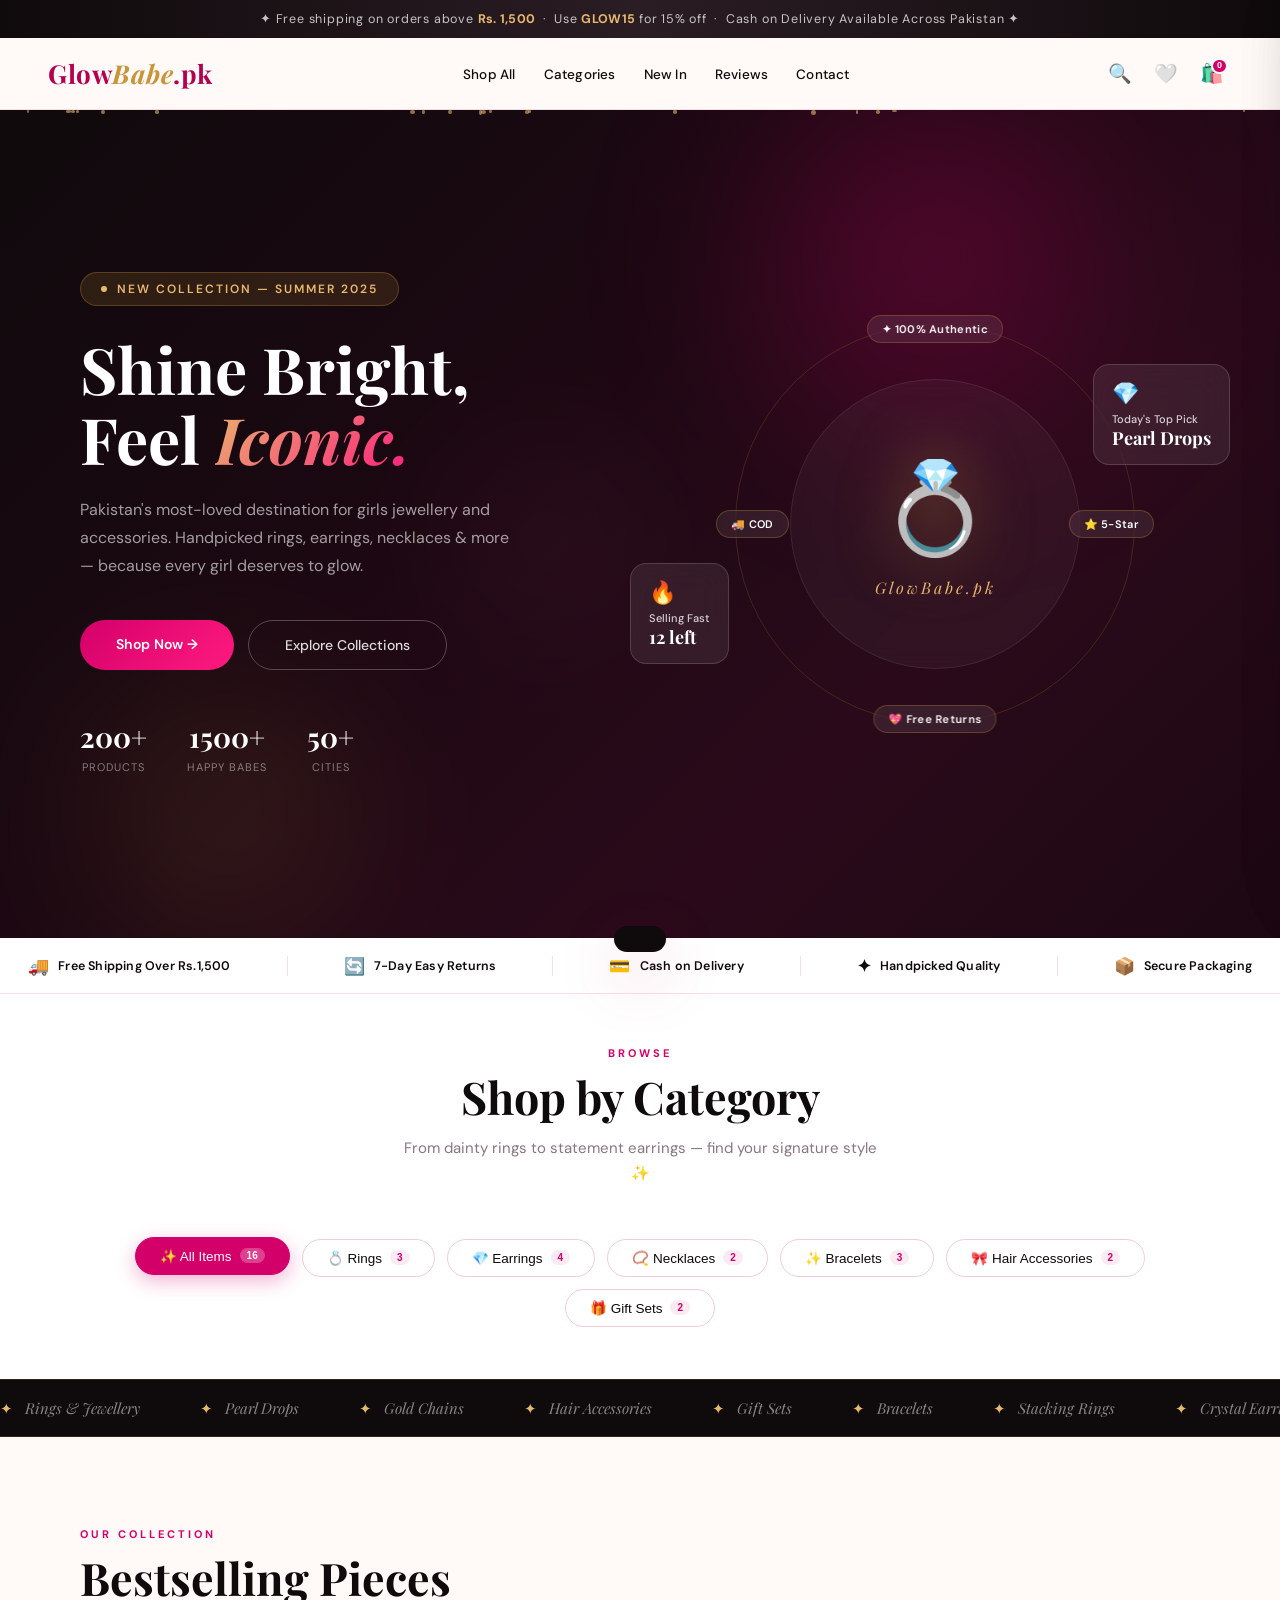
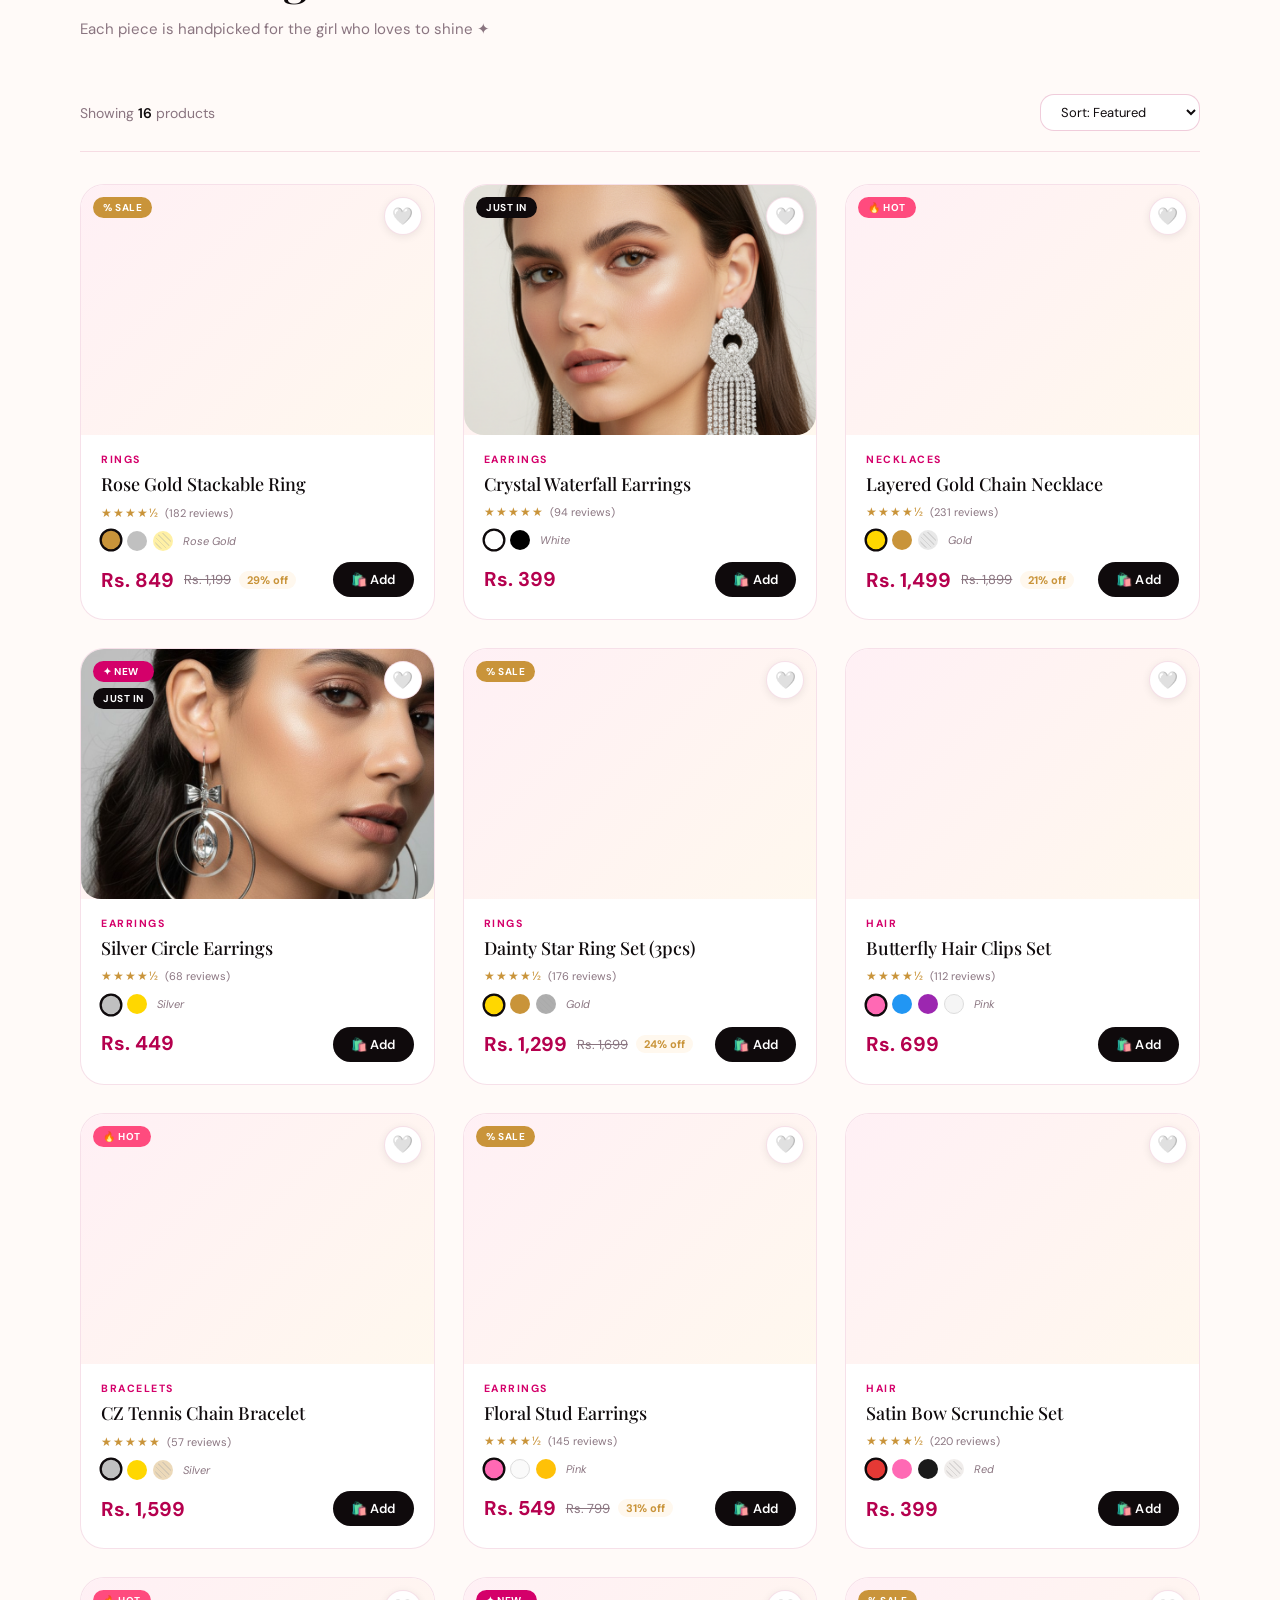
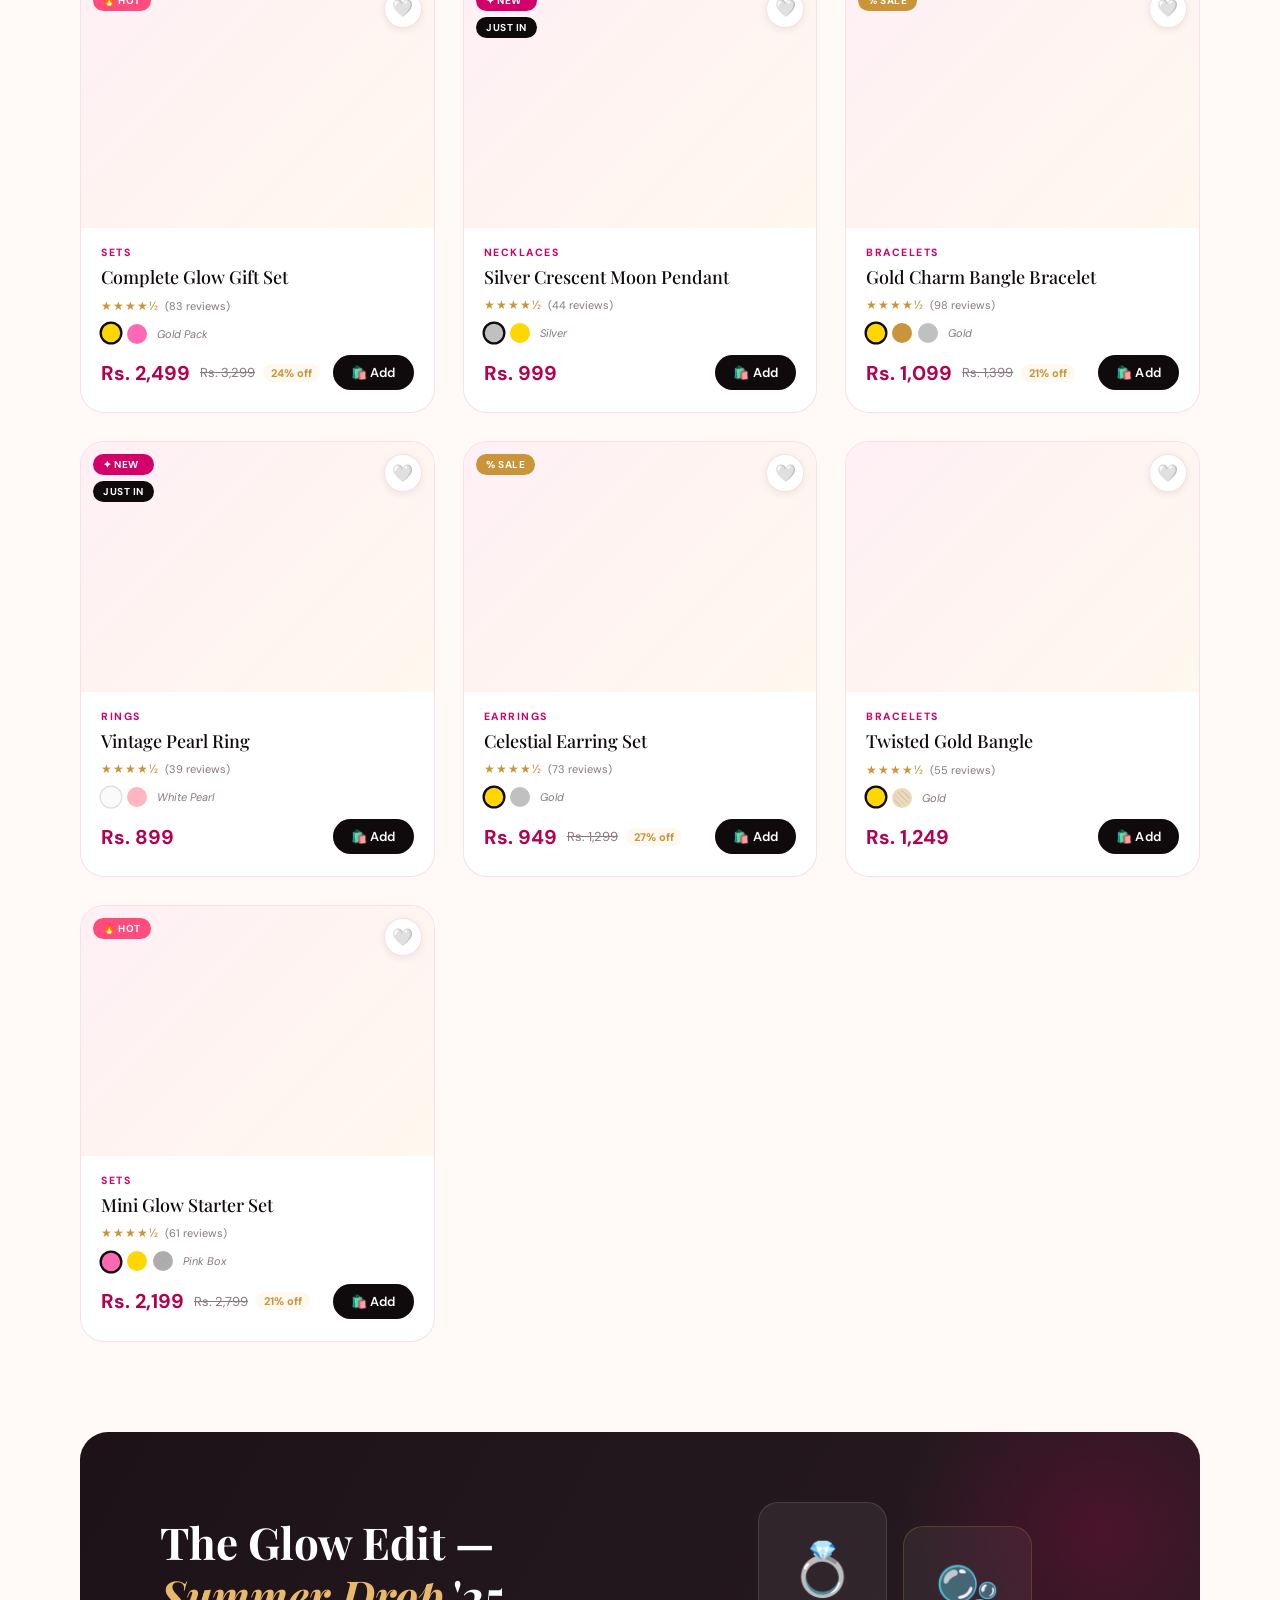
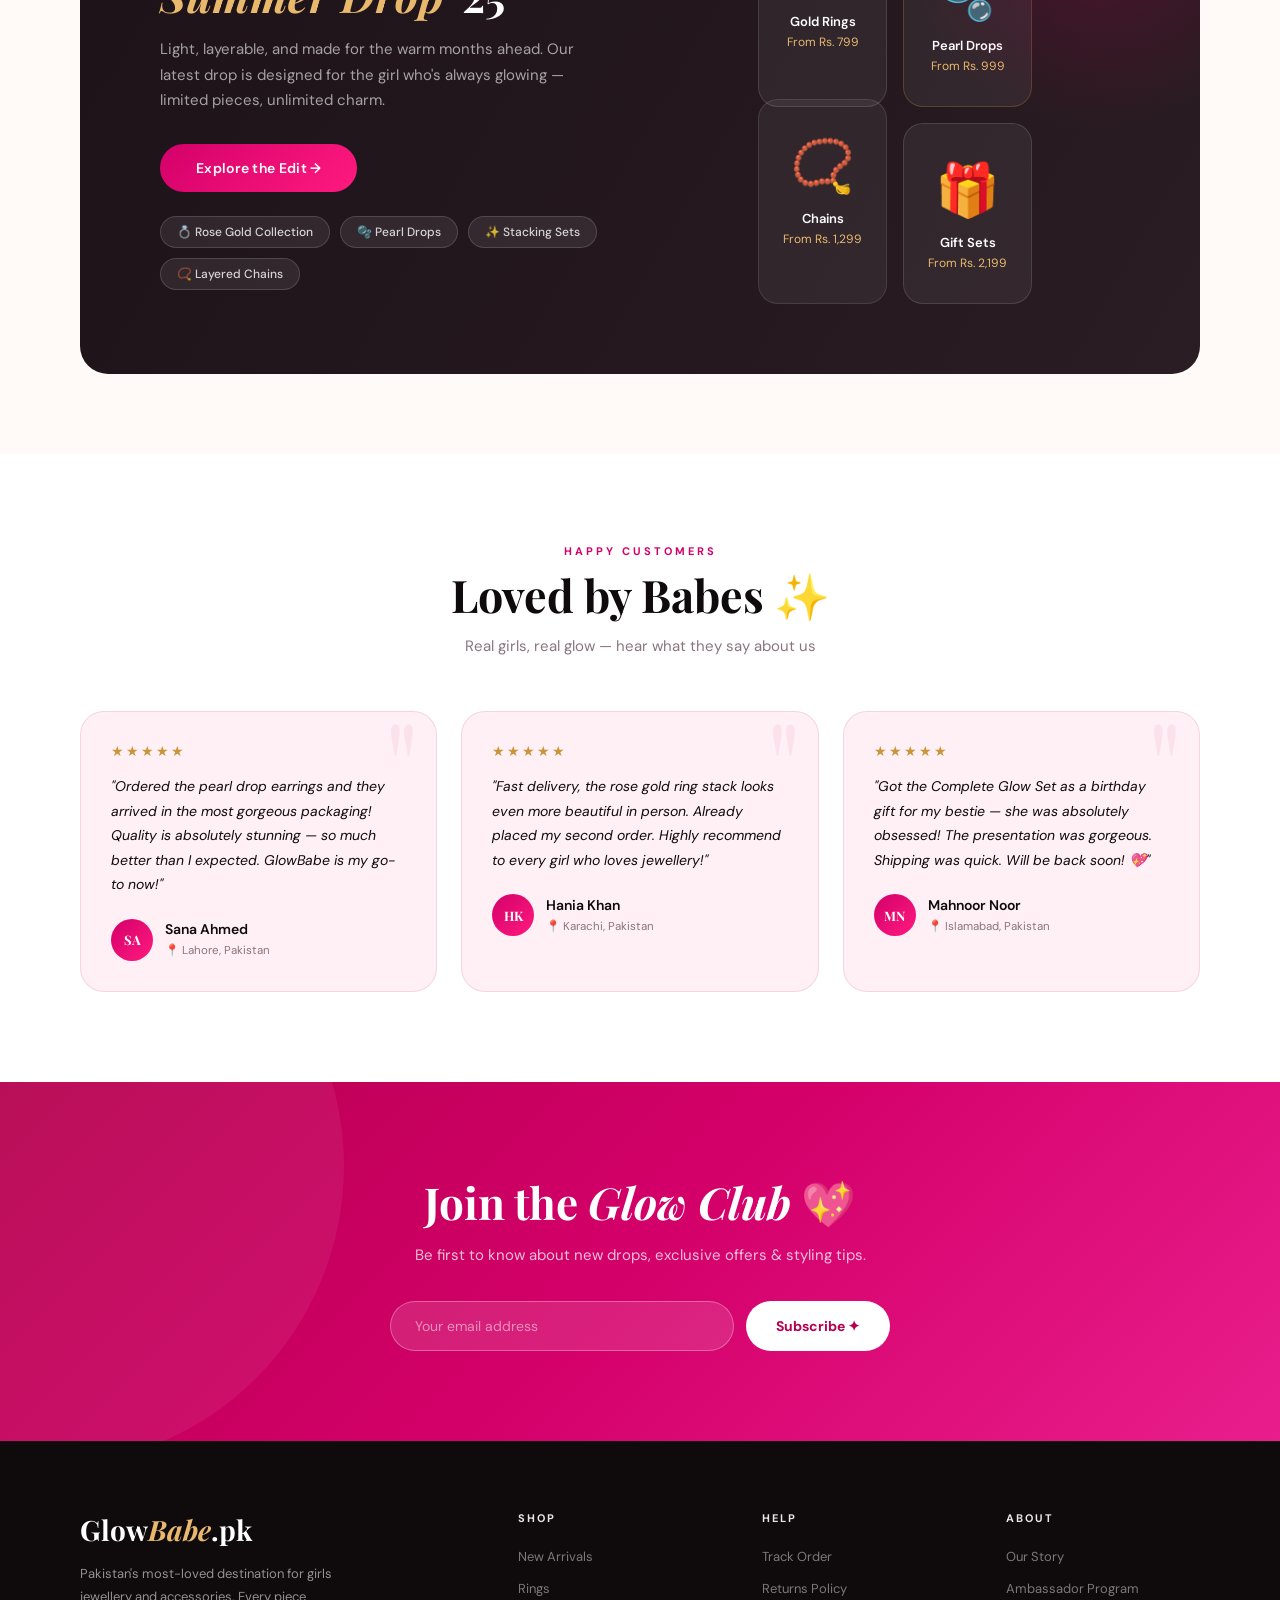
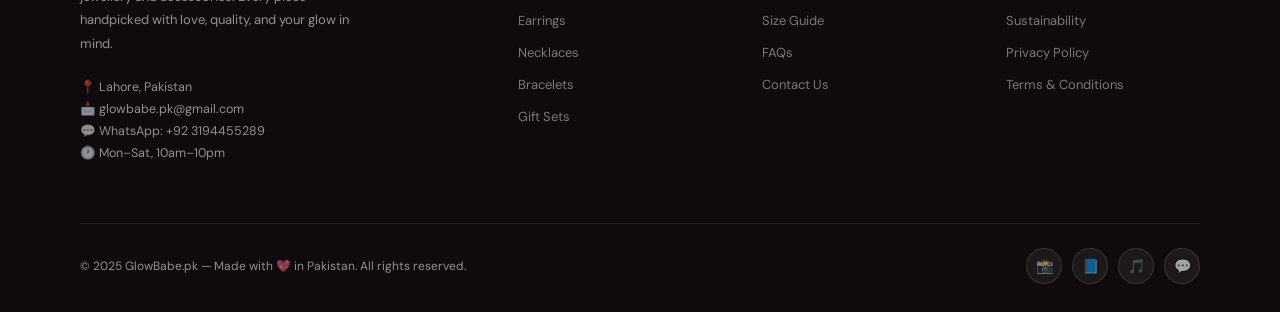
==== commit 08c2dc9e: "Update index.html" ====
--- a/index.html
+++ b/index.html
@@ -1053,20 +1053,26 @@
 
 function selectColor(productId, colorName, el) {
   selectedColors[productId] = colorName;
-  // Update all swatches for this product in the grid
+
   const card = el.closest('.product-card');
   if (!card) return;
+
   const swatches = card.querySelectorAll('.swatch');
   const p = products.find(x => x.id === productId);
+
   swatches.forEach((sw, i) => {
     sw.classList.toggle('selected', p.colors[i].name === colorName);
   });
+
   // Update label
   const label = card.querySelector('.color-label');
   if (label) {
     const c = p.colors.find(x => x.name === colorName);
-    label.innerHTML = colorName + (c && c.soldOut ? ' <span style="color:#E53935;font-style:normal;font-size:10px">Sold Out</span>' : '');
-  }      // ✅ Update product images
+    label.innerHTML = colorName + (c && c.soldOut ? 
+      ' <span style="color:#E53935;font-style:normal;font-size:10px">Sold Out</span>' : '');
+  }
+
+  // ✅ Update product images
   const mainImage = card.querySelector('.img-primary');
   const hoverImage = card.querySelector('.img-hover');
   const selectedColor = p.colors.find(x => x.name === colorName);
@@ -1076,6 +1082,7 @@
     if (hoverImage) hoverImage.src = selectedColor.hoverImage;
   }
 }
+
 
 // ─── RENDER PRODUCTS ───
 function getFilteredSorted() {
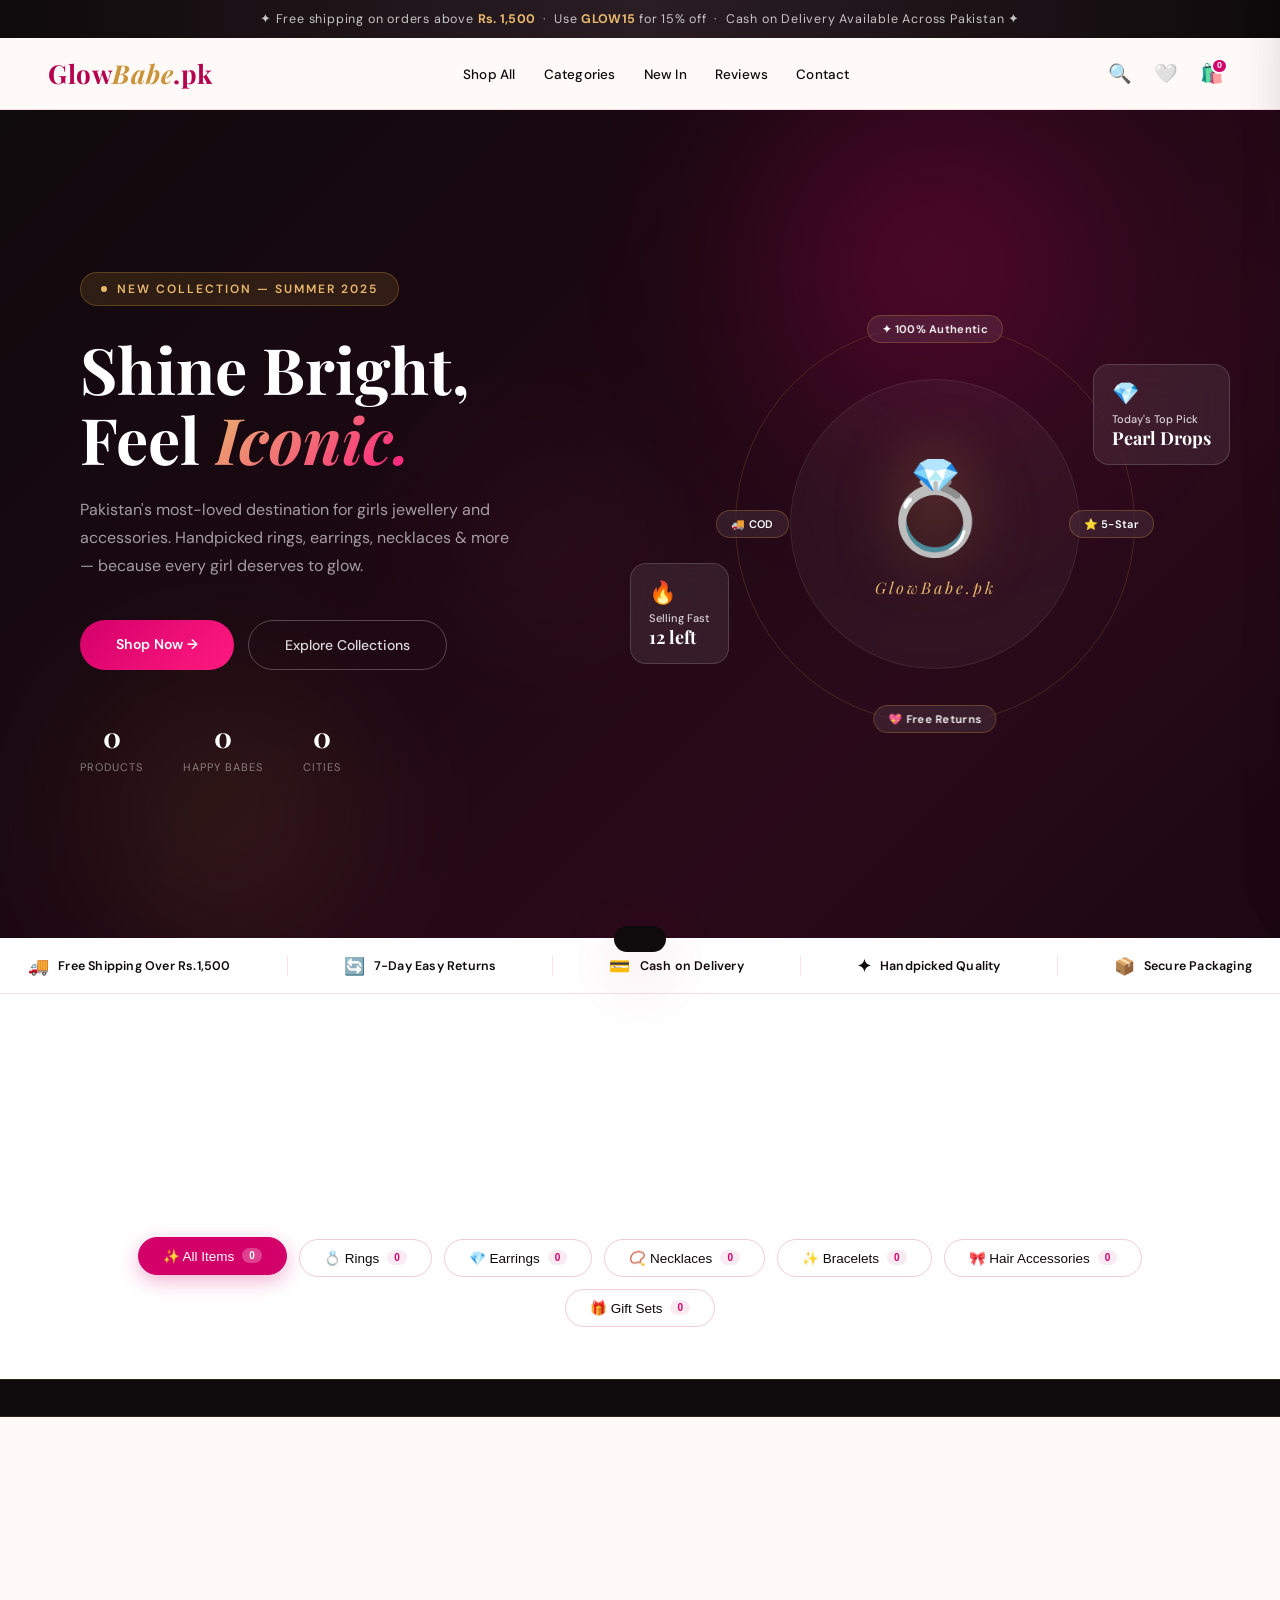
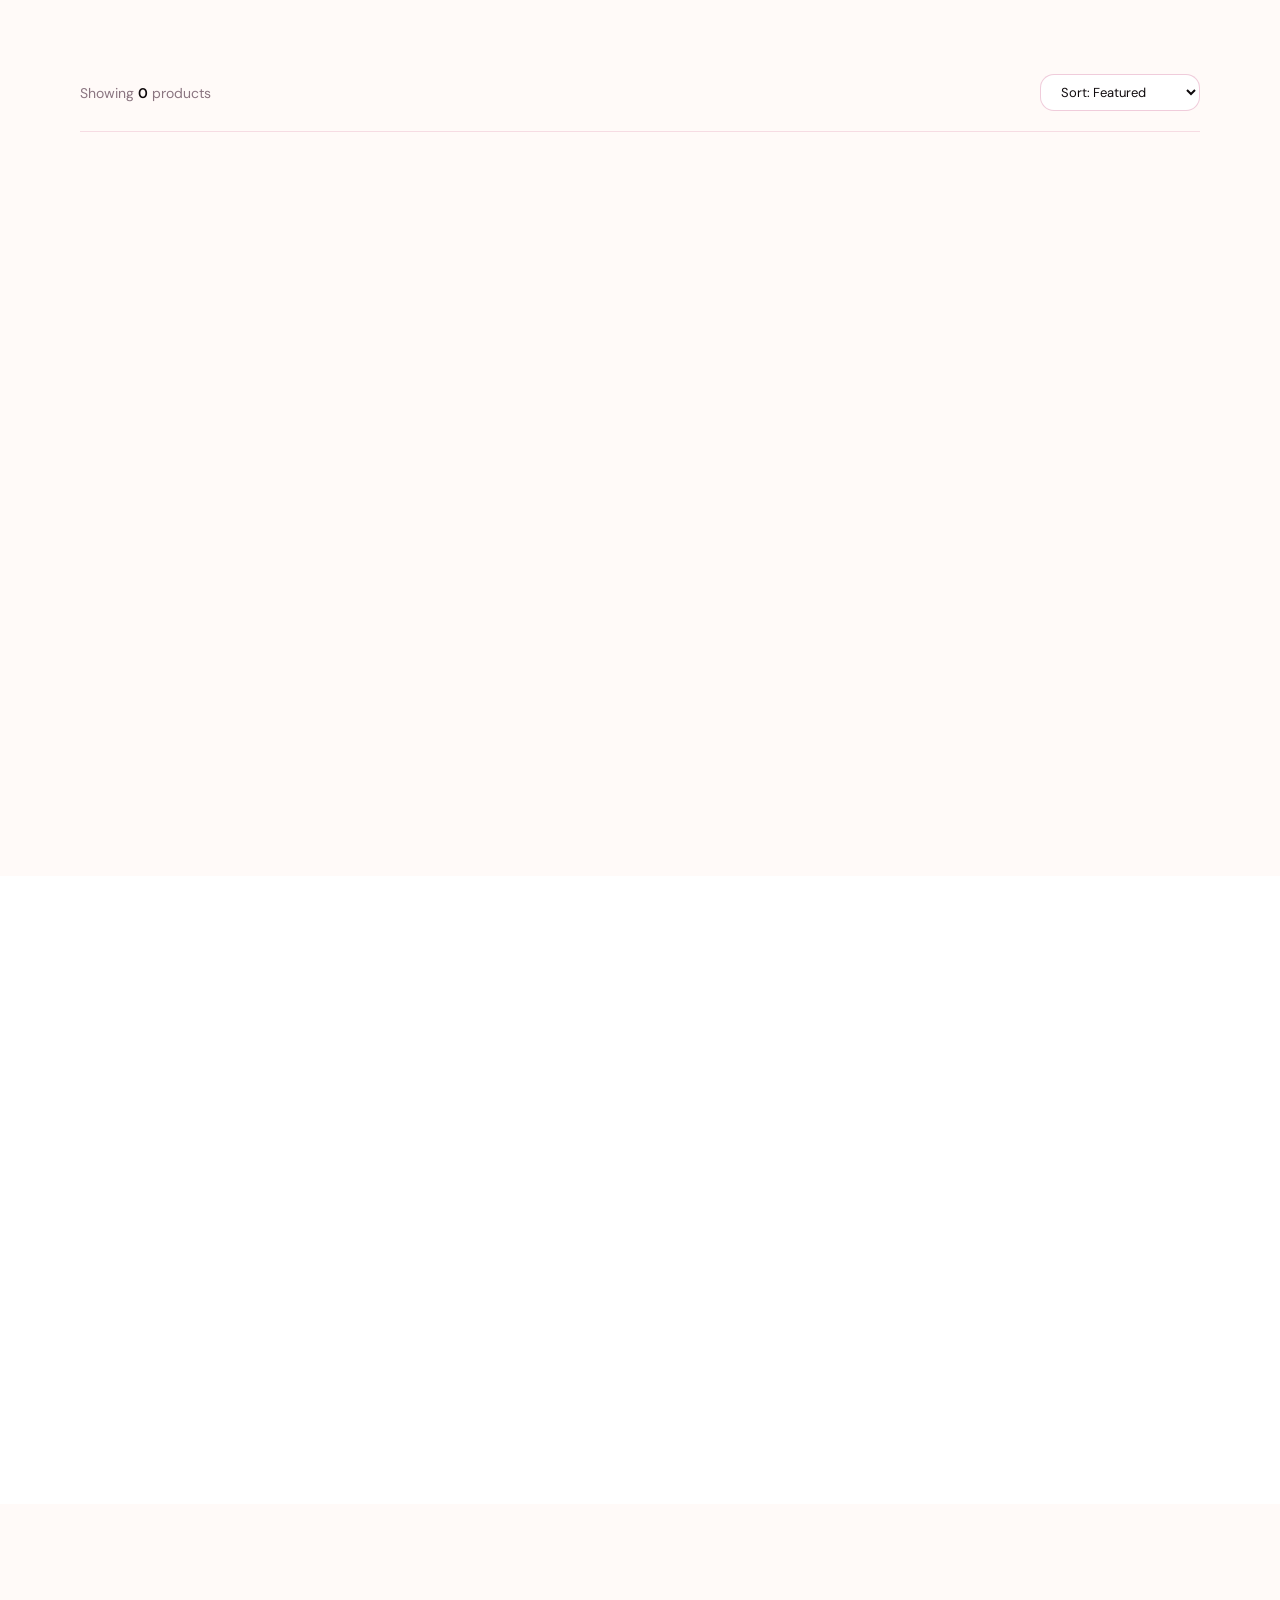
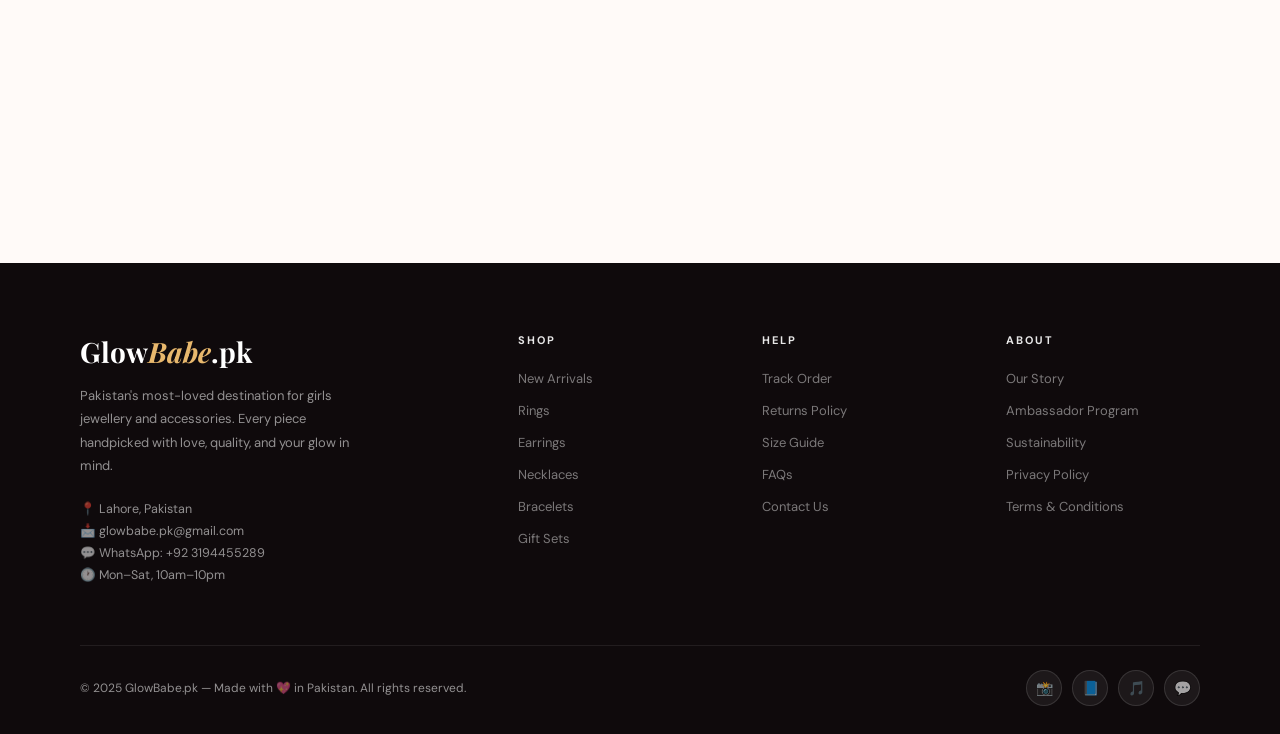
==== commit 917a292c: "Update index.html" ====
--- a/index.html
+++ b/index.html
@@ -182,6 +182,9 @@
 .wish-btn.wishlisted{background:var(--rose-pale);border-color:var(--rose2)}
 .quick-add{position:absolute;bottom:0;left:0;right:0;background:var(--rose2);color:#fff;border:none;padding:12px;font-size:13px;font-weight:600;cursor:pointer;transform:translateY(100%);transition:transform .3s;letter-spacing:.3px;font-family:var(--font-b);z-index:5}
 .product-card:hover .quick-add{transform:translateY(0)}
+.img-hover{pointer-events:none}                        /*new ha ye be */
+.product-img.show-hover .img-primary{opacity:0}            /*new ha ye be */
+.product-img.show-hover .img-hover{opacity:1}          /*new line*/ 
 .product-info{padding:18px 20px 22px}
 .product-cat-label{font-size:10.5px;font-weight:700;letter-spacing:1.5px;text-transform:uppercase;color:var(--rose2);margin-bottom:6px}
 .product-title{font-family:var(--font-h);font-size:18px;font-weight:500;color:var(--dark);margin-bottom:8px;line-height:1.35}
@@ -812,22 +815,22 @@
     ]
   },
   {
-    id:2,
-name:"Crystal Waterfall Earrings",
-cat:"earrings",
-price:399,
-original:null,
-image:"/assets/earring2.jpg",
-hoverImage:"/assets/earring2-hover.jpg",
-stars:5.0,
-reviews:94,
-new:true,
-colors:[
-  {name:"White",hex:"#FFFFFF",soldOut:false},
-  {name:"Black",hex:"#000000",soldOut:false},
- // {name:"Violet",hex:"#9C27B0",soldOut:false},
-    ]
-  },
+{
+  id:2,
+  name:"Crystal Waterfall Earrings",
+  cat:"earrings",
+  price:399,
+  original:null,
+  image:"/assets/earring2.jpg",
+  hoverImage:"/assets/earring2-hover.jpg",
+  stars:5.0,
+  reviews:94,
+  new:true,
+  colors:[
+    {name:"Silver", hex:"#C0C0C0", soldOut:false, image:"/assets/earring2-silver.jpg",  hoverImage:"/assets/earring2-silver-hover.jpg"},
+    {name:"Black", hex:"#000000", soldOut:false, image:"/assets/earring2-black.jpg",  hoverImage:"/assets/earring2-black-hover.jpg"},
+  ]
+},
   {
     id:3, name:"Layered Gold Chain Necklace", cat:"necklaces", price:1499, original:1899,
     emoji:"📿", badge:"hot", stars:4.8, reviews:231, new:false,
@@ -1057,29 +1060,38 @@
   const card = el.closest('.product-card');
   if (!card) return;
 
+  const p = products.find(x => x.id === productId);
   const swatches = card.querySelectorAll('.swatch');
-  const p = products.find(x => x.id === productId);
 
   swatches.forEach((sw, i) => {
     sw.classList.toggle('selected', p.colors[i].name === colorName);
   });
 
-  // Update label
+  // Label update
   const label = card.querySelector('.color-label');
   if (label) {
     const c = p.colors.find(x => x.name === colorName);
-    label.innerHTML = colorName + (c && c.soldOut ? 
+    label.innerHTML = colorName + (c && c.soldOut ?
       ' <span style="color:#E53935;font-style:normal;font-size:10px">Sold Out</span>' : '');
   }
 
-  // ✅ Update product images
-  const mainImage = card.querySelector('.img-primary');
-  const hoverImage = card.querySelector('.img-hover');
-  const selectedColor = p.colors.find(x => x.name === colorName);
-
-  if (selectedColor) {
-    if (mainImage) mainImage.src = selectedColor.defaultImage;
-    if (hoverImage) hoverImage.src = selectedColor.hoverImage;
+  // Image swap — color ki image ya product ki default
+  const c = p.colors.find(x => x.name === colorName);
+  const productImg = card.querySelector('.product-img');
+  const primaryImg = card.querySelector('.img-primary img');
+  const hoverImg = card.querySelector('.img-hover img');
+
+  // Agar color ka apna image ho
+  if (c && c.image) {
+    if (primaryImg) primaryImg.src = c.image;
+    if (hoverImg) hoverImg.src = c.hoverImage || c.image;
+    // Mobile: class se show karo
+    productImg.classList.add('show-hover');
+    setTimeout(() => productImg.classList.remove('show-hover'), 1200);
+  } else {
+    // Default product image restore
+    if (primaryImg) primaryImg.src = p.image || '';
+    if (hoverImg) hoverImg.src = p.hoverImage || p.image || '';
   }
 }
 
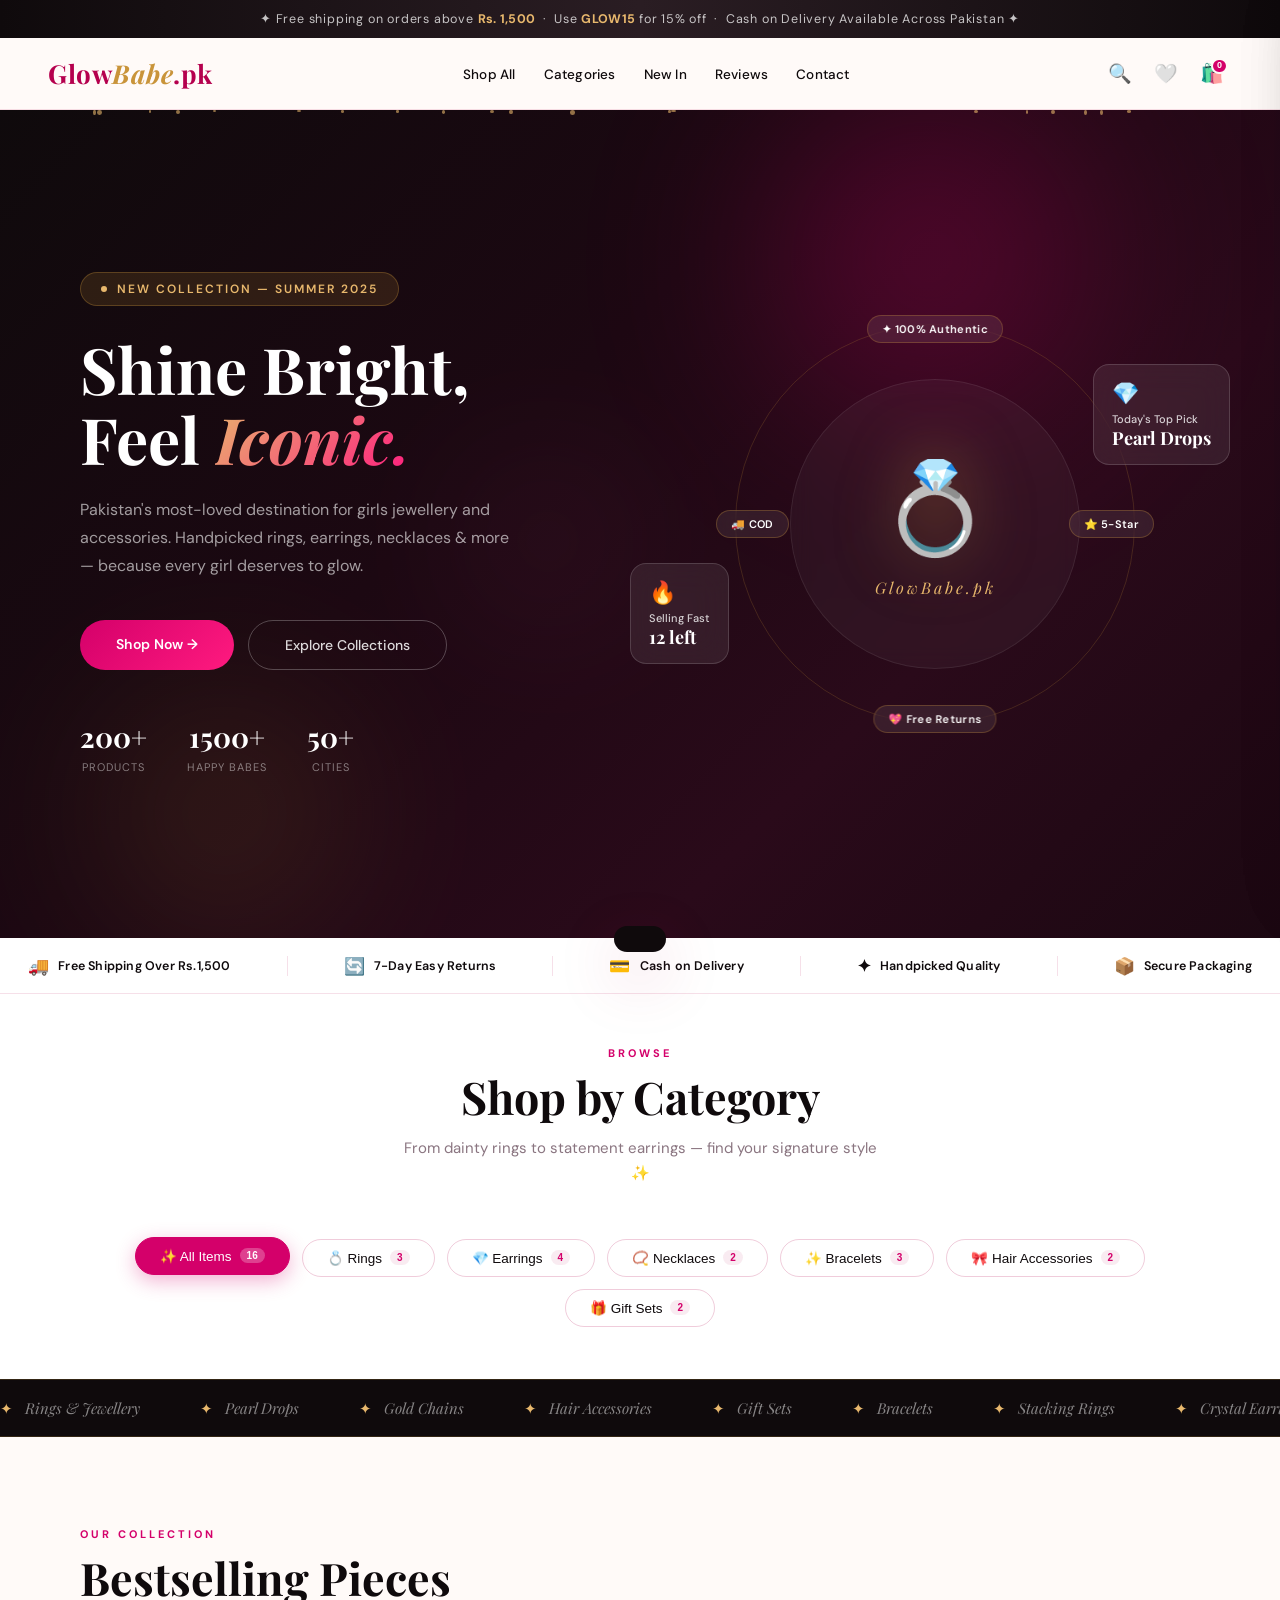
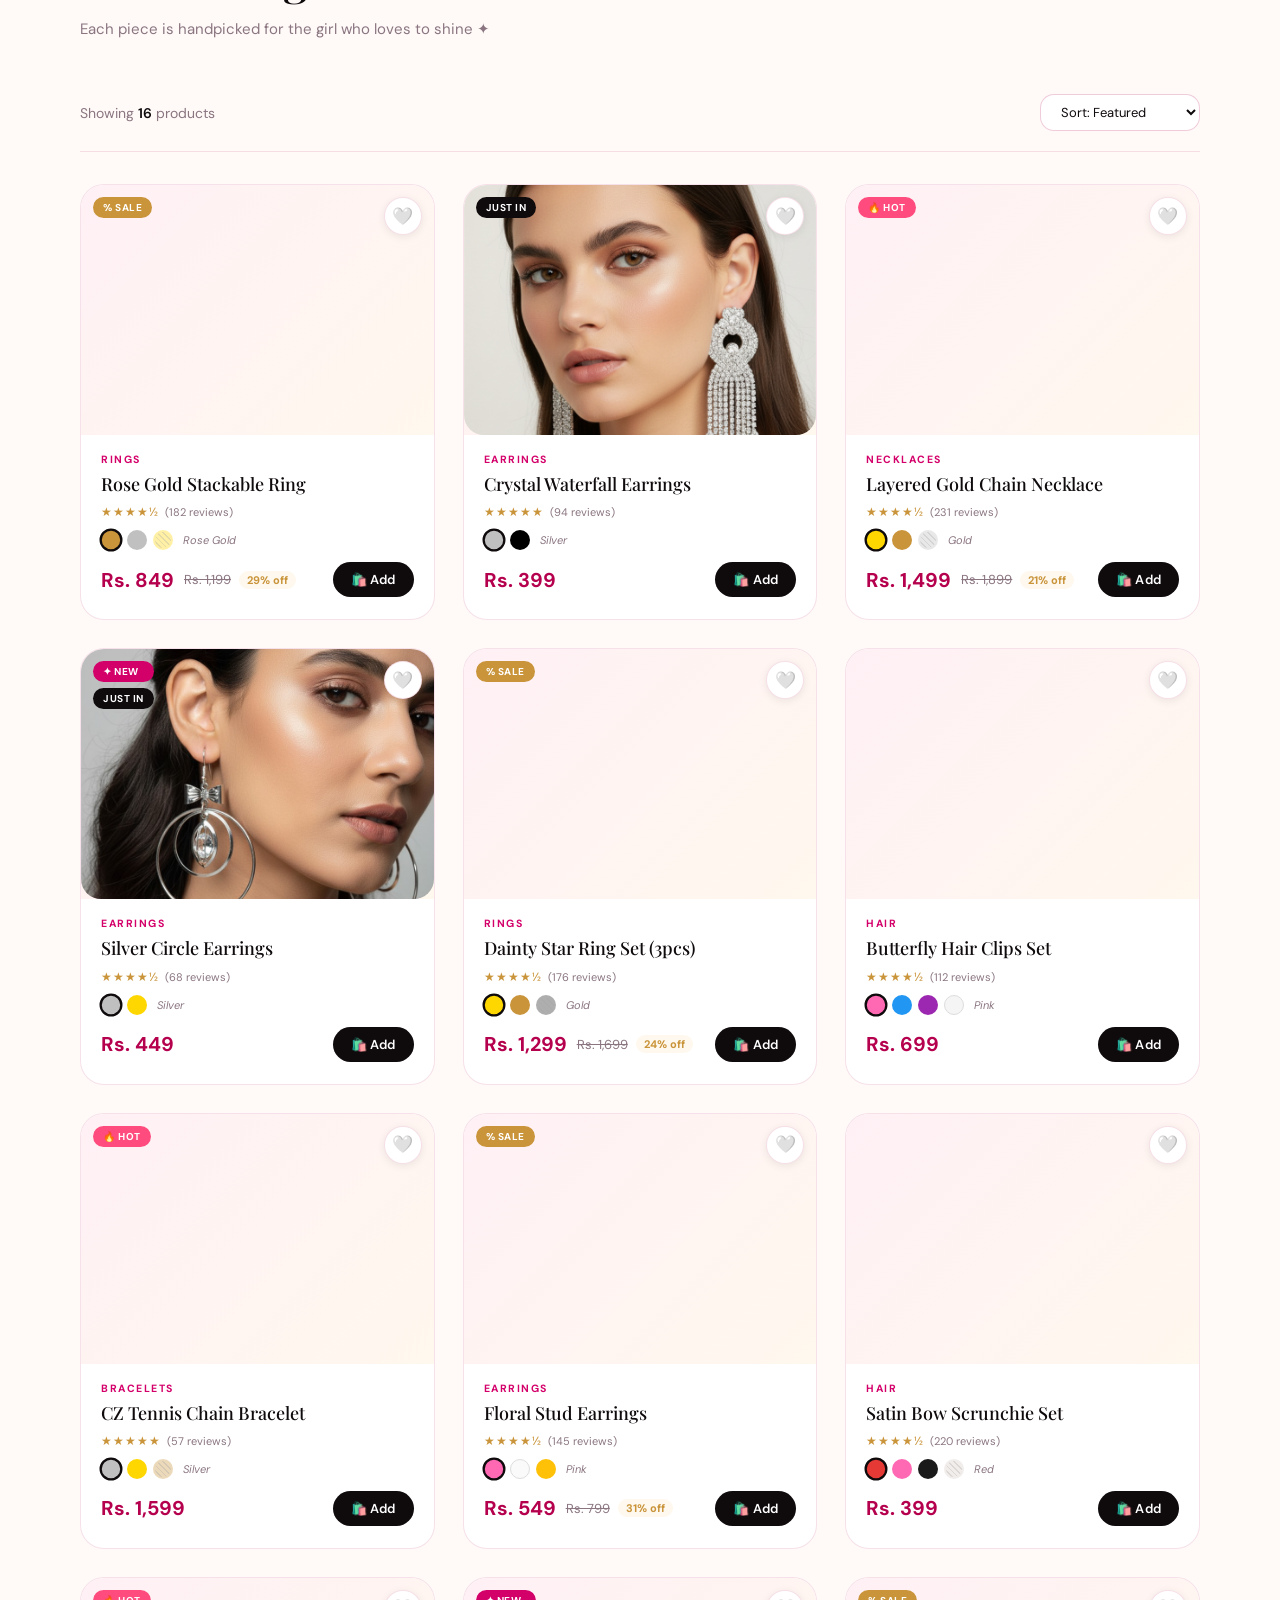
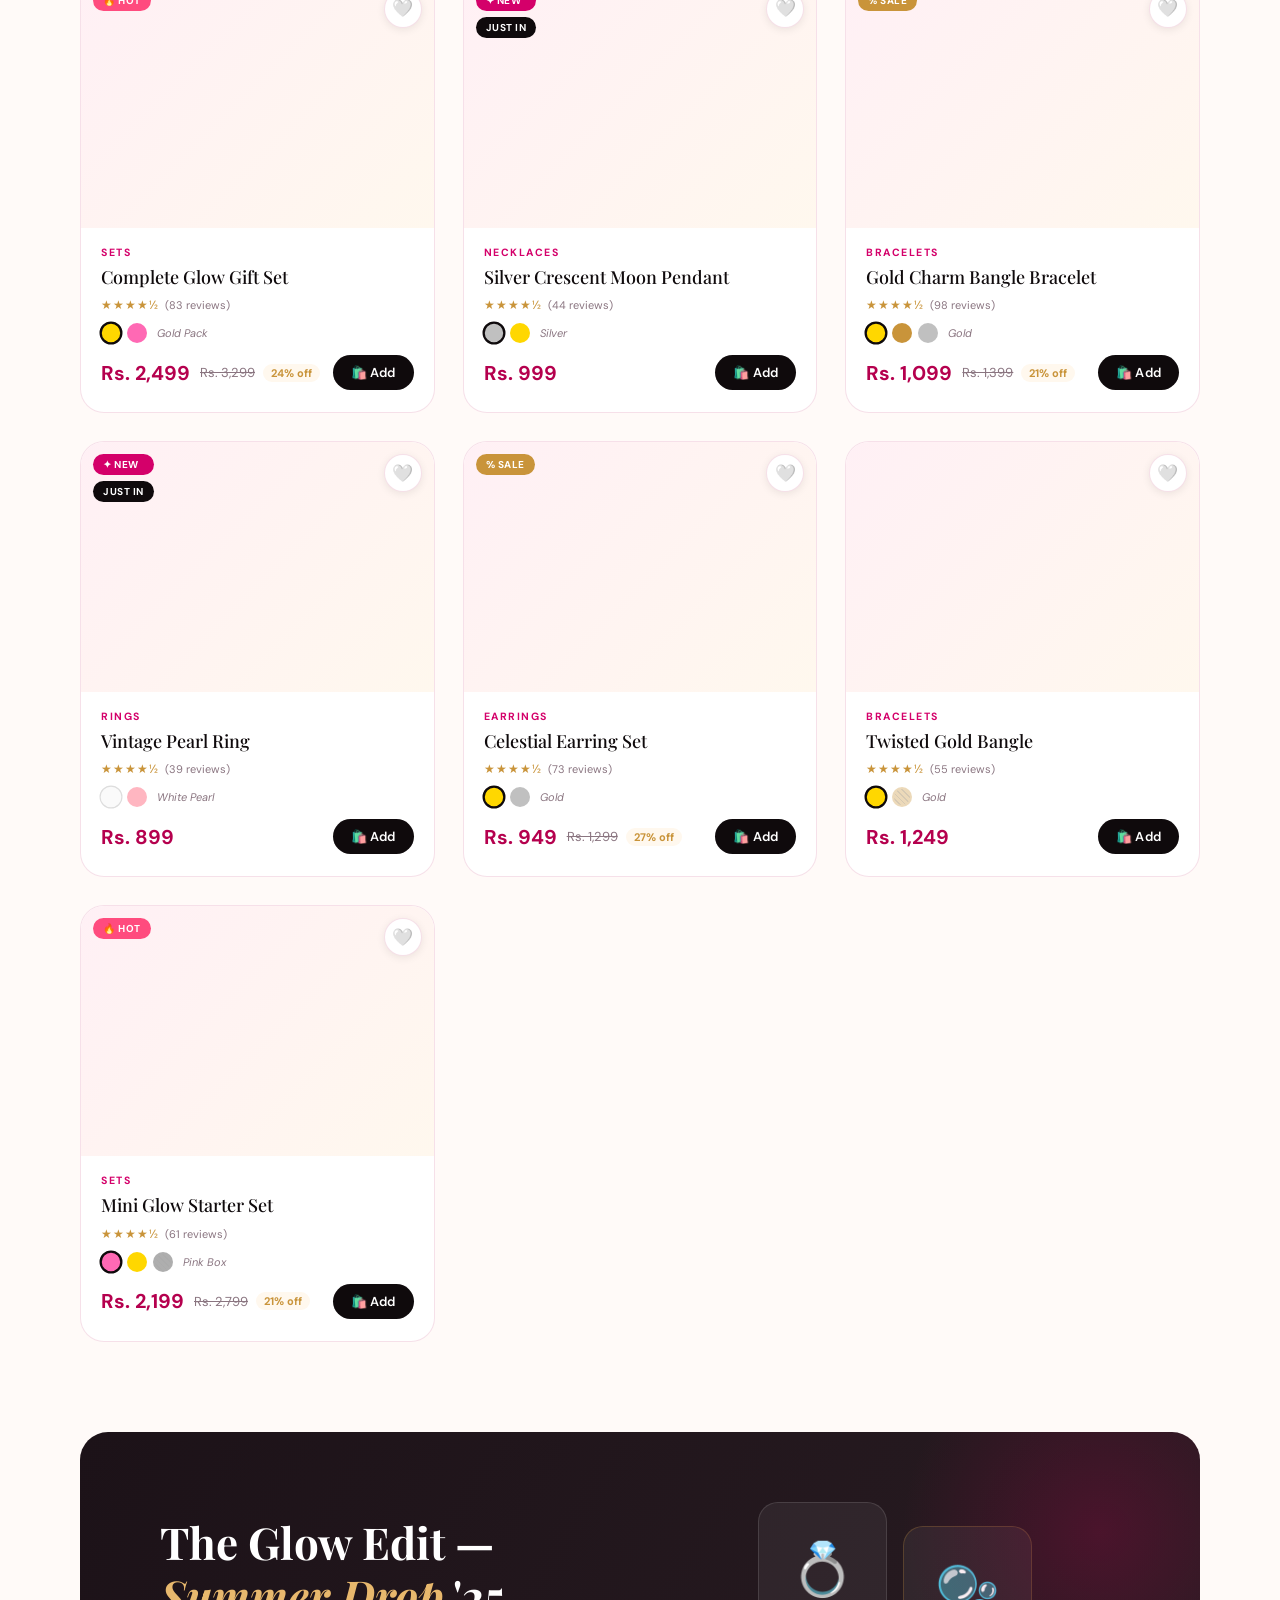
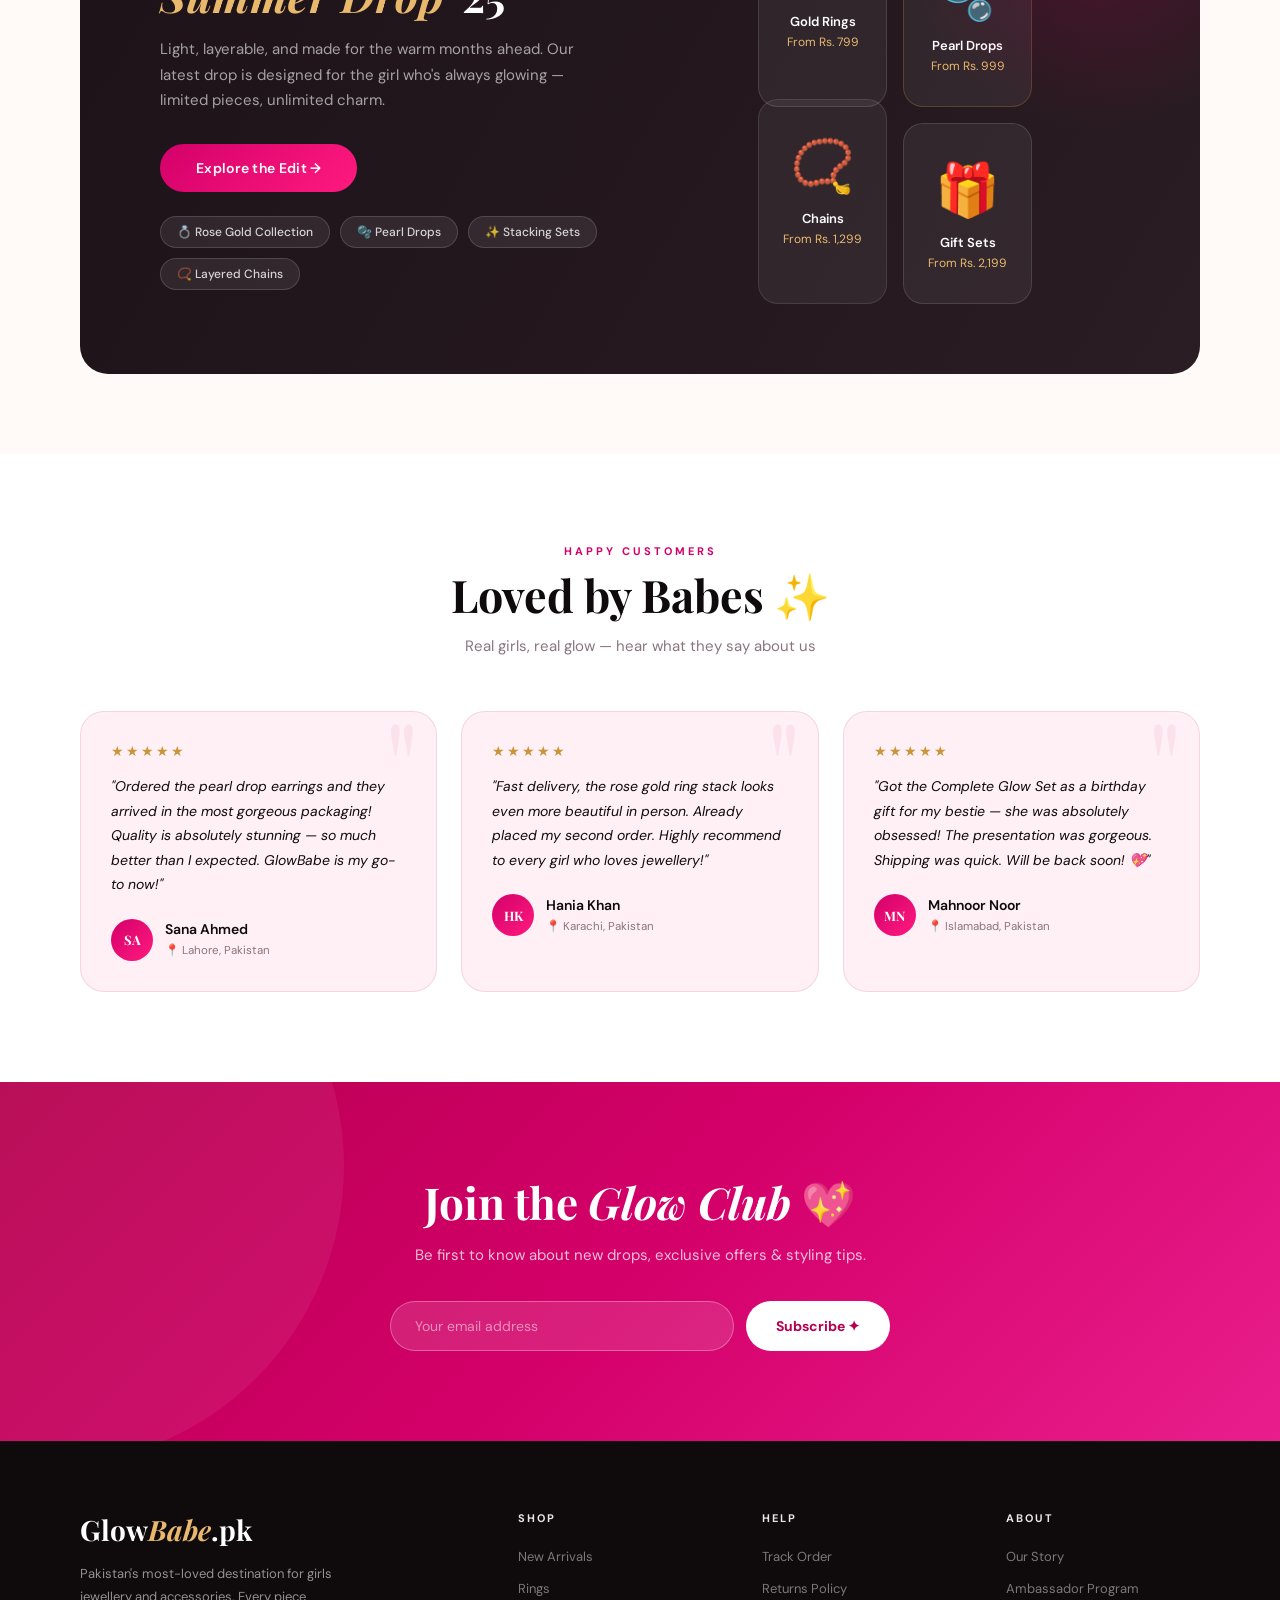
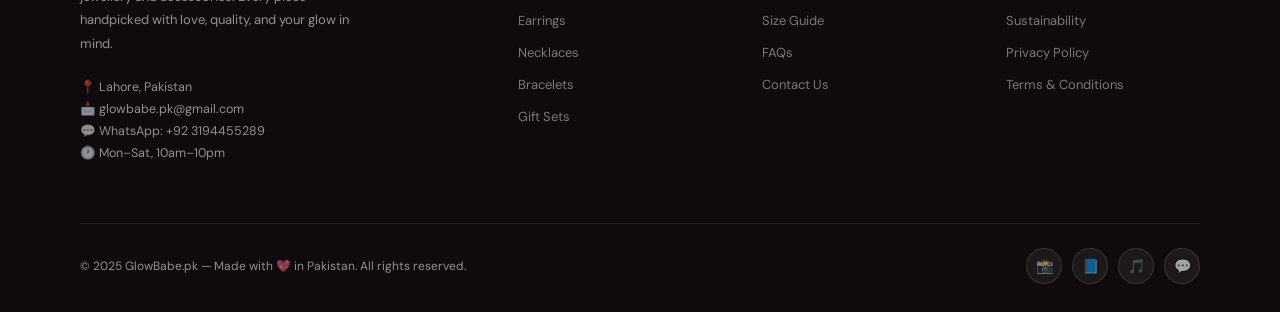
==== commit dd5a679e: "Update index.html" ====
--- a/index.html
+++ b/index.html
@@ -815,22 +815,16 @@
     ]
   },
   {
-{
-  id:2,
-  name:"Crystal Waterfall Earrings",
-  cat:"earrings",
-  price:399,
-  original:null,
-  image:"/assets/earring2.jpg",
-  hoverImage:"/assets/earring2-hover.jpg",
-  stars:5.0,
-  reviews:94,
-  new:true,
-  colors:[
-    {name:"Silver", hex:"#C0C0C0", soldOut:false, image:"/assets/earring2-silver.jpg",  hoverImage:"/assets/earring2-silver-hover.jpg"},
-    {name:"Black", hex:"#000000", soldOut:false, image:"/assets/earring2-black.jpg",  hoverImage:"/assets/earring2-black-hover.jpg"},
-  ]
-},
+    id:2, name:"Crystal Waterfall Earrings",
+    cat:"earrings", price:399, original:null,
+    image:"/assets/earring2.jpg",
+    hoverImage:"/assets/earring2-hover.jpg",
+    stars:5.0, reviews:94, new:true,
+    colors:[
+      {name:"Silver", hex:"#C0C0C0", soldOut:false, image:"/assets/earring2-silver.jpg", hoverImage:"/assets/earring2-silver-hover.jpg"},
+      {name:"Black",  hex:"#000000", soldOut:false, image:"/assets/earring2-black.jpg",  hoverImage:"/assets/earring2-black-hover.jpg"},
+    ]
+  },
   {
     id:3, name:"Layered Gold Chain Necklace", cat:"necklaces", price:1499, original:1899,
     emoji:"📿", badge:"hot", stars:4.8, reviews:231, new:false,
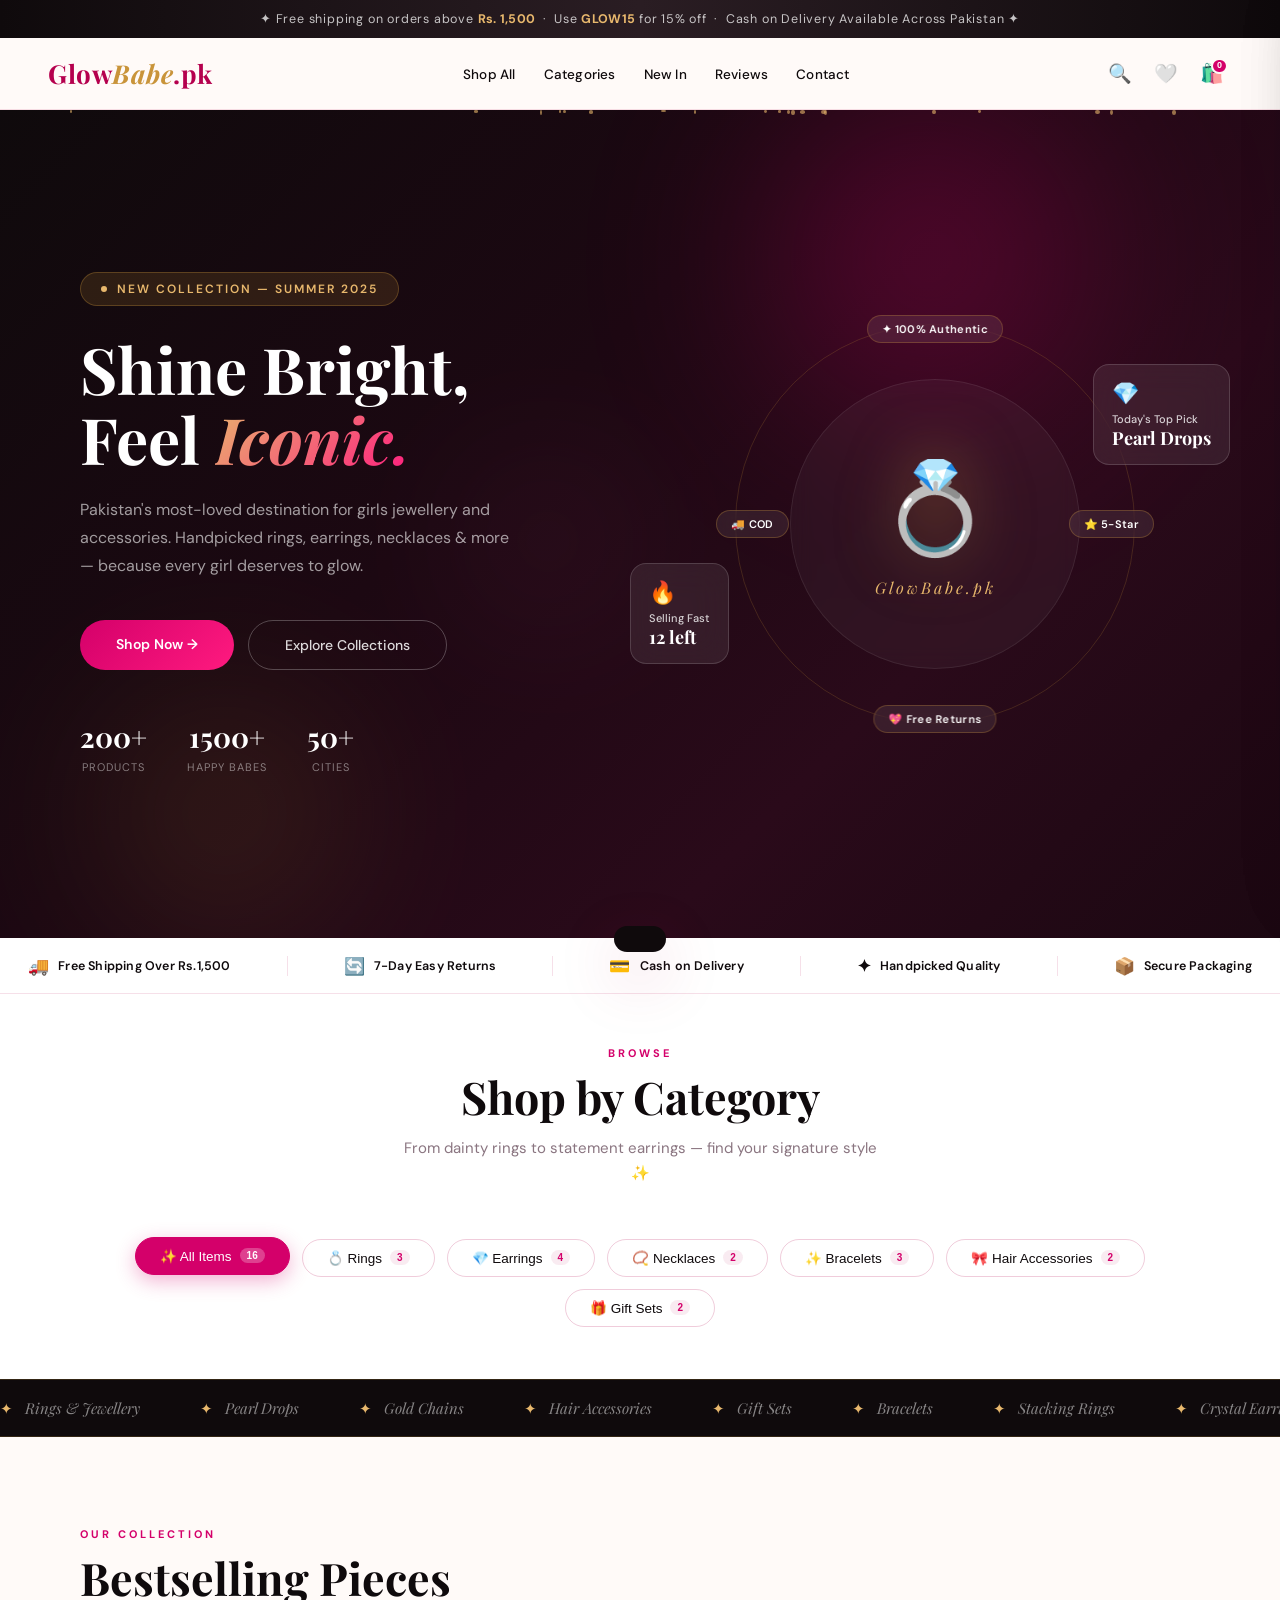
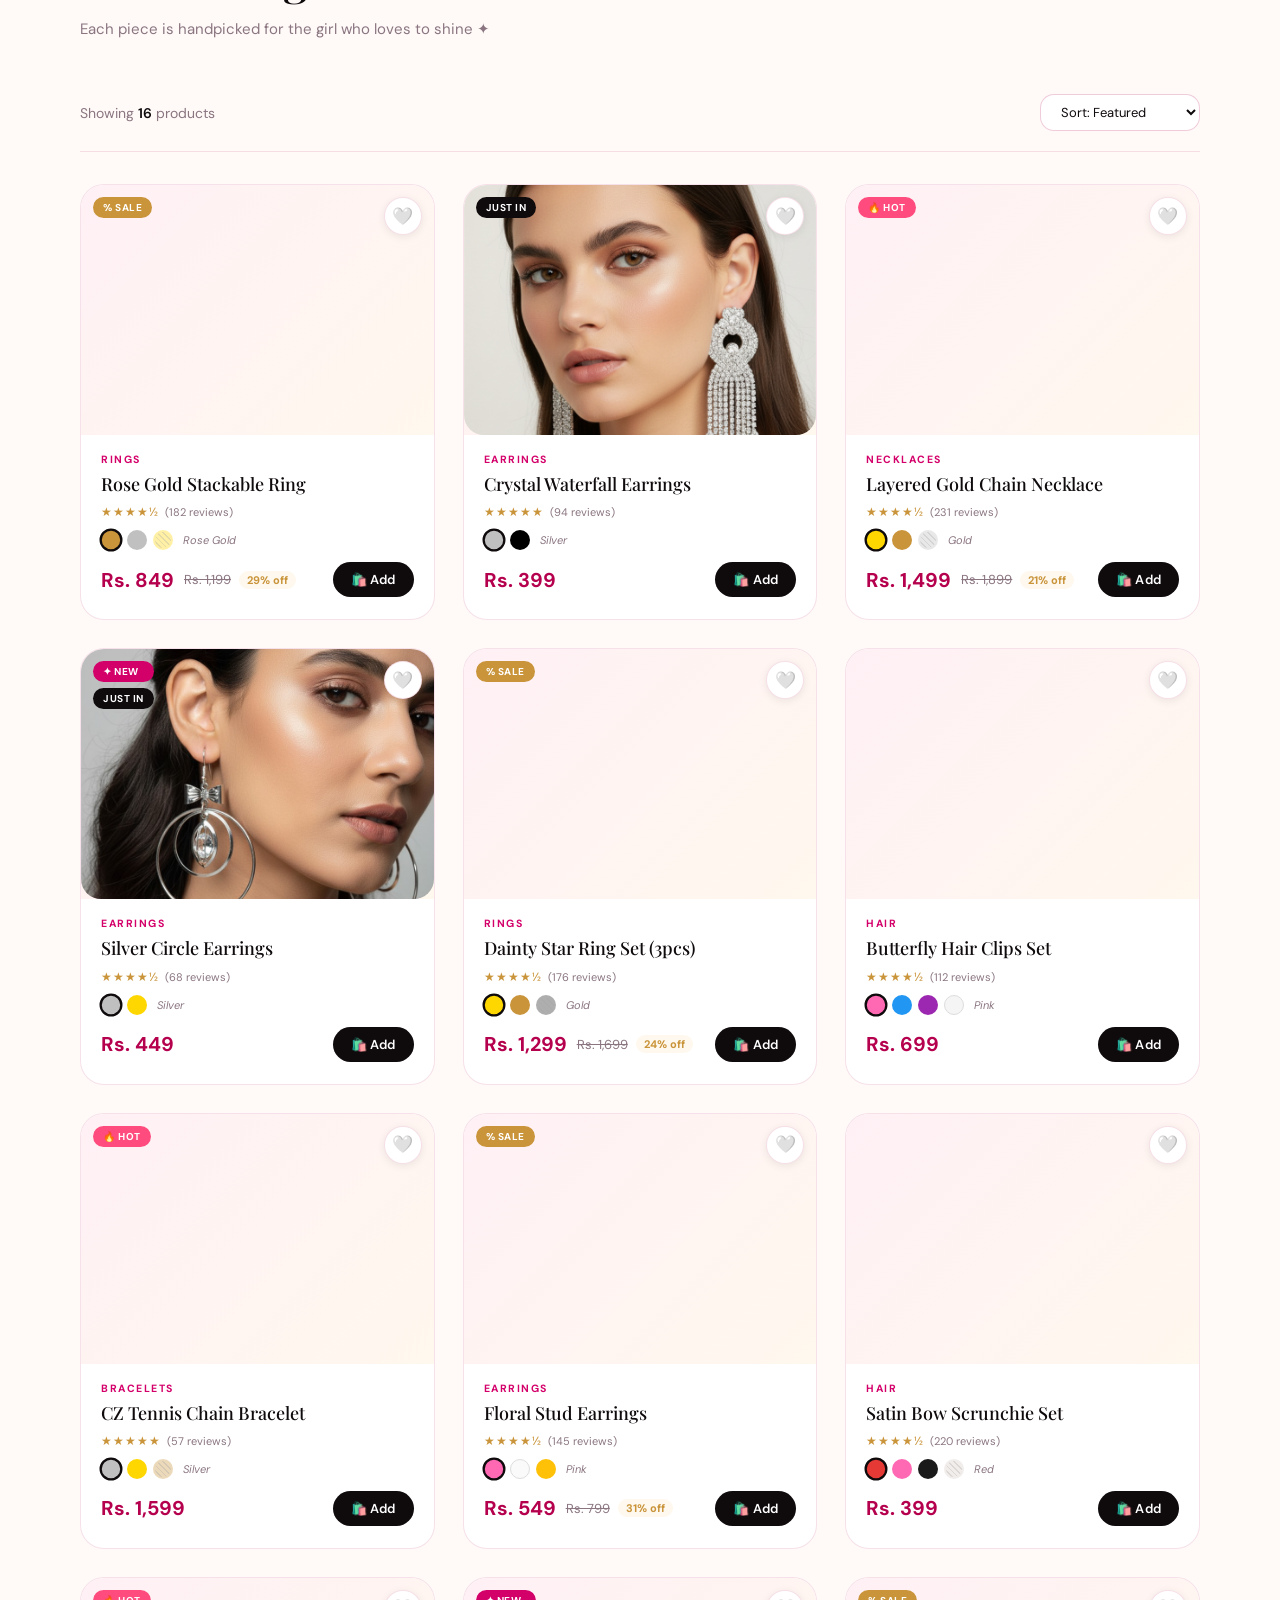
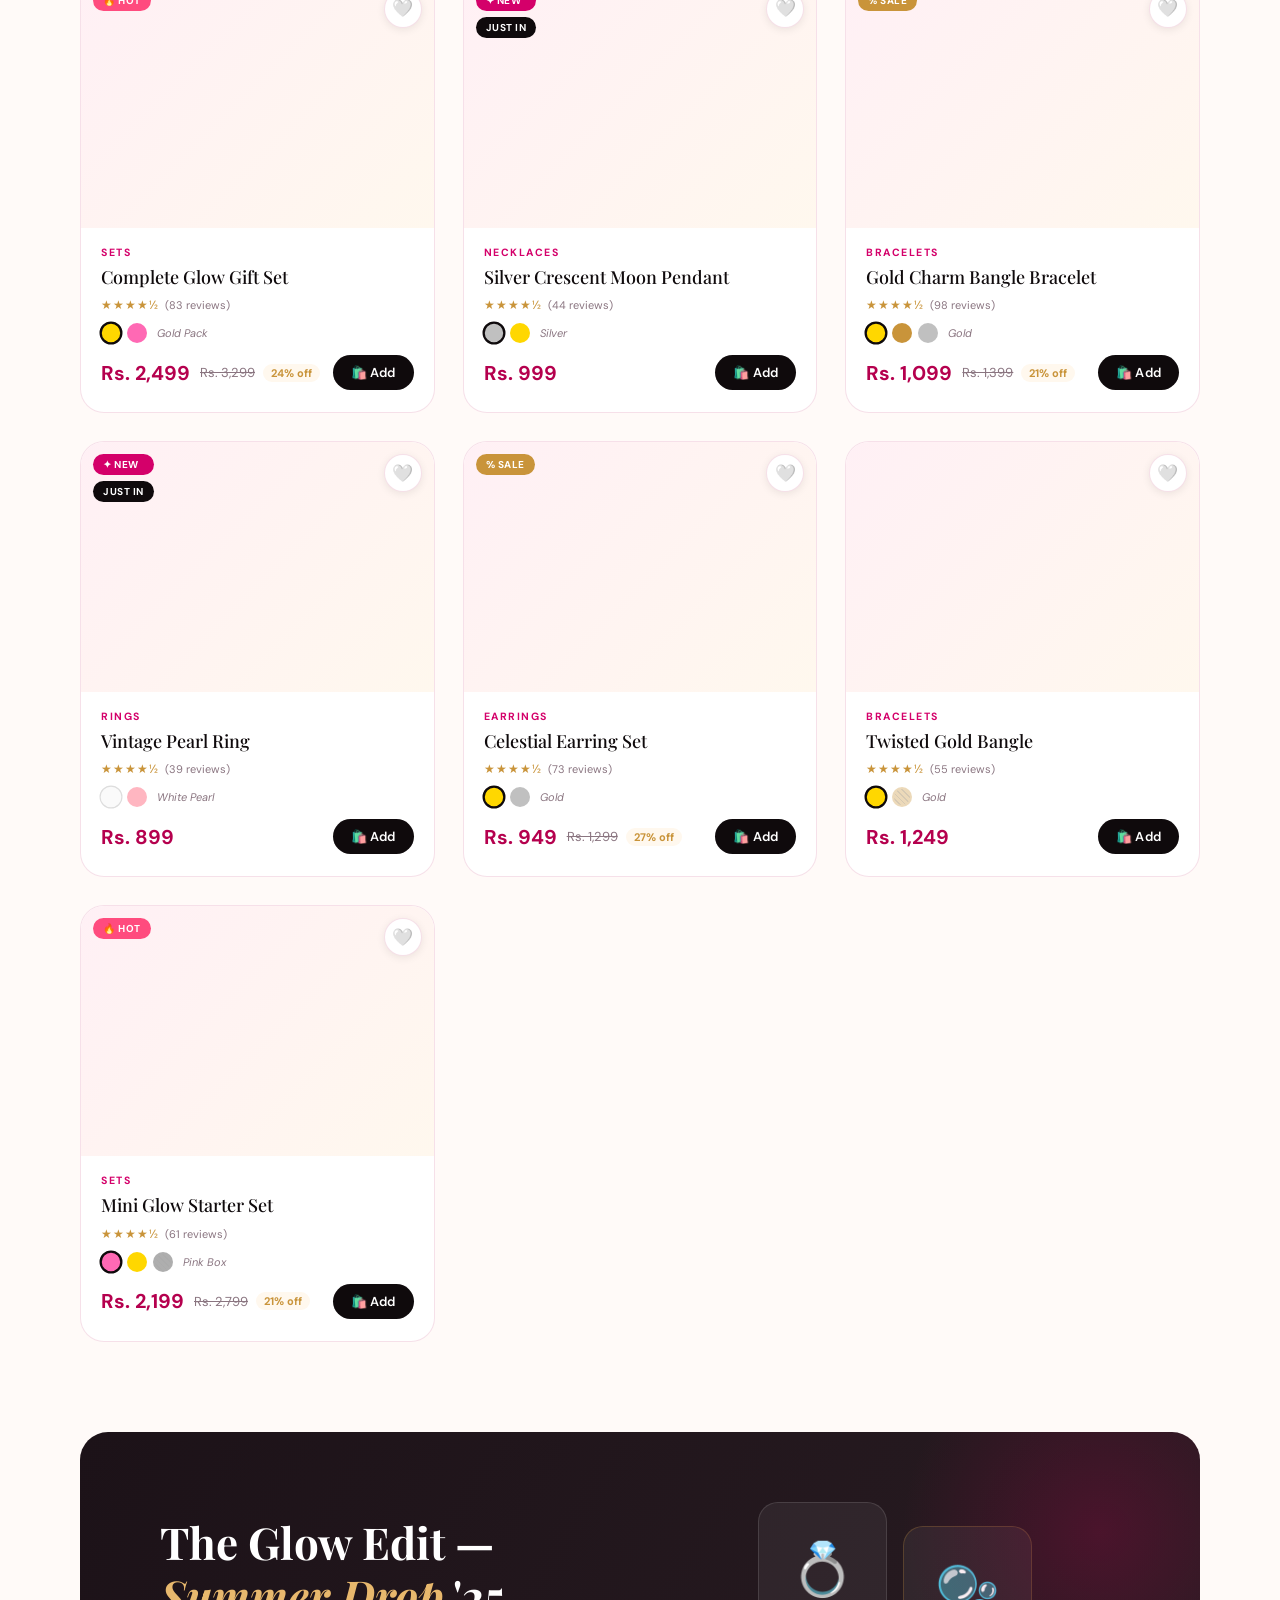
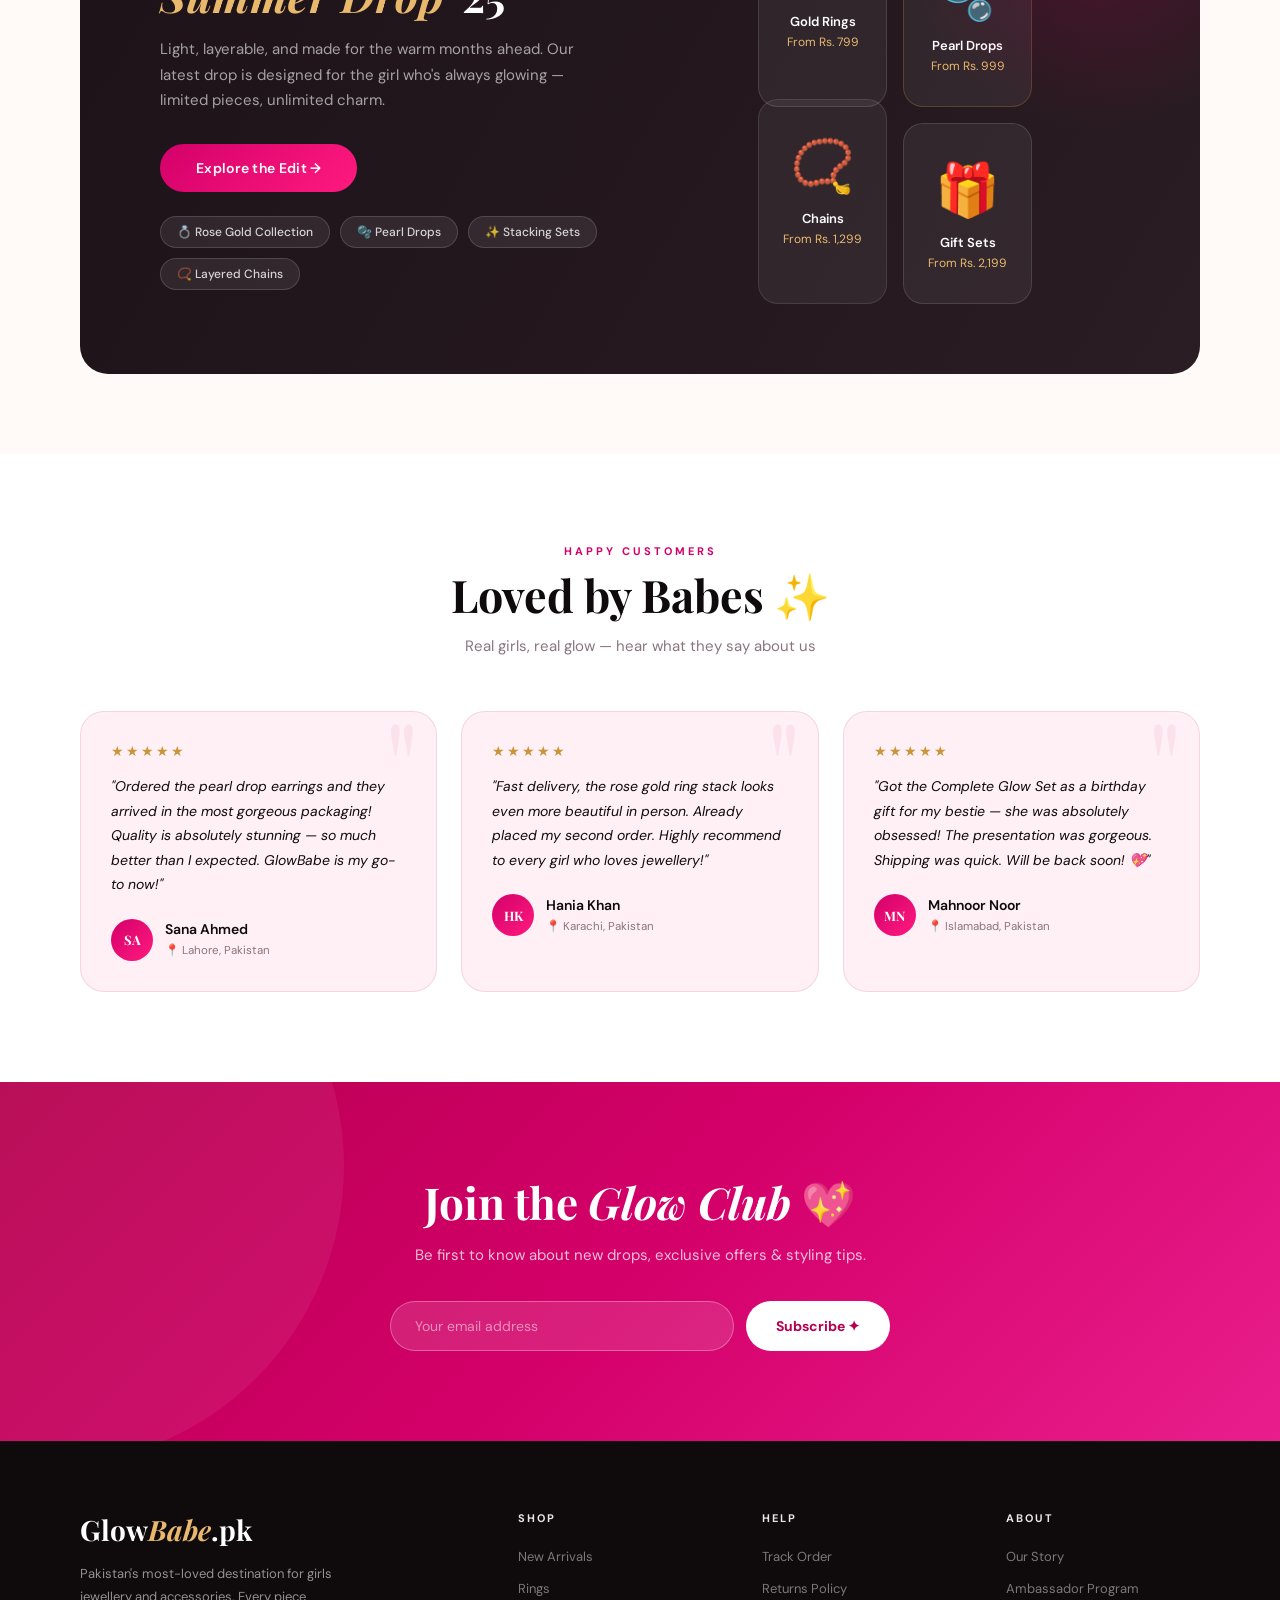
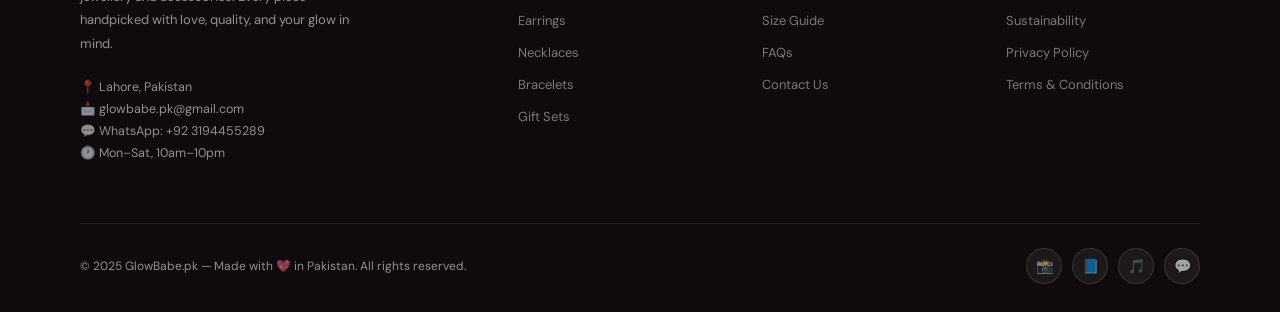
==== commit eb6b2cb6: "Update index.html" ====
--- a/index.html
+++ b/index.html
@@ -821,8 +821,8 @@
     hoverImage:"/assets/earring2-hover.jpg",
     stars:5.0, reviews:94, new:true,
     colors:[
-      {name:"Silver", hex:"#C0C0C0", soldOut:false, image:"/assets/earring2-silver.jpg", hoverImage:"/assets/earring2-silver-hover.jpg"},
-      {name:"Black",  hex:"#000000", soldOut:false, image:"/assets/earring2-black.jpg",  hoverImage:"/assets/earring2-black-hover.jpg"},
+      {name:"Silver", hex:"#C0C0C0", soldOut:false, image:"/assets/earring2.jpg", hoverImage:"/assets/earring2-hover.jpg"},
+      {name:"Black",  hex:"#000000", soldOut:false, image:"/assets/earring2.jpg",  hoverImage:"/assets/earring2-hover.jpg"},
     ]
   },
   {
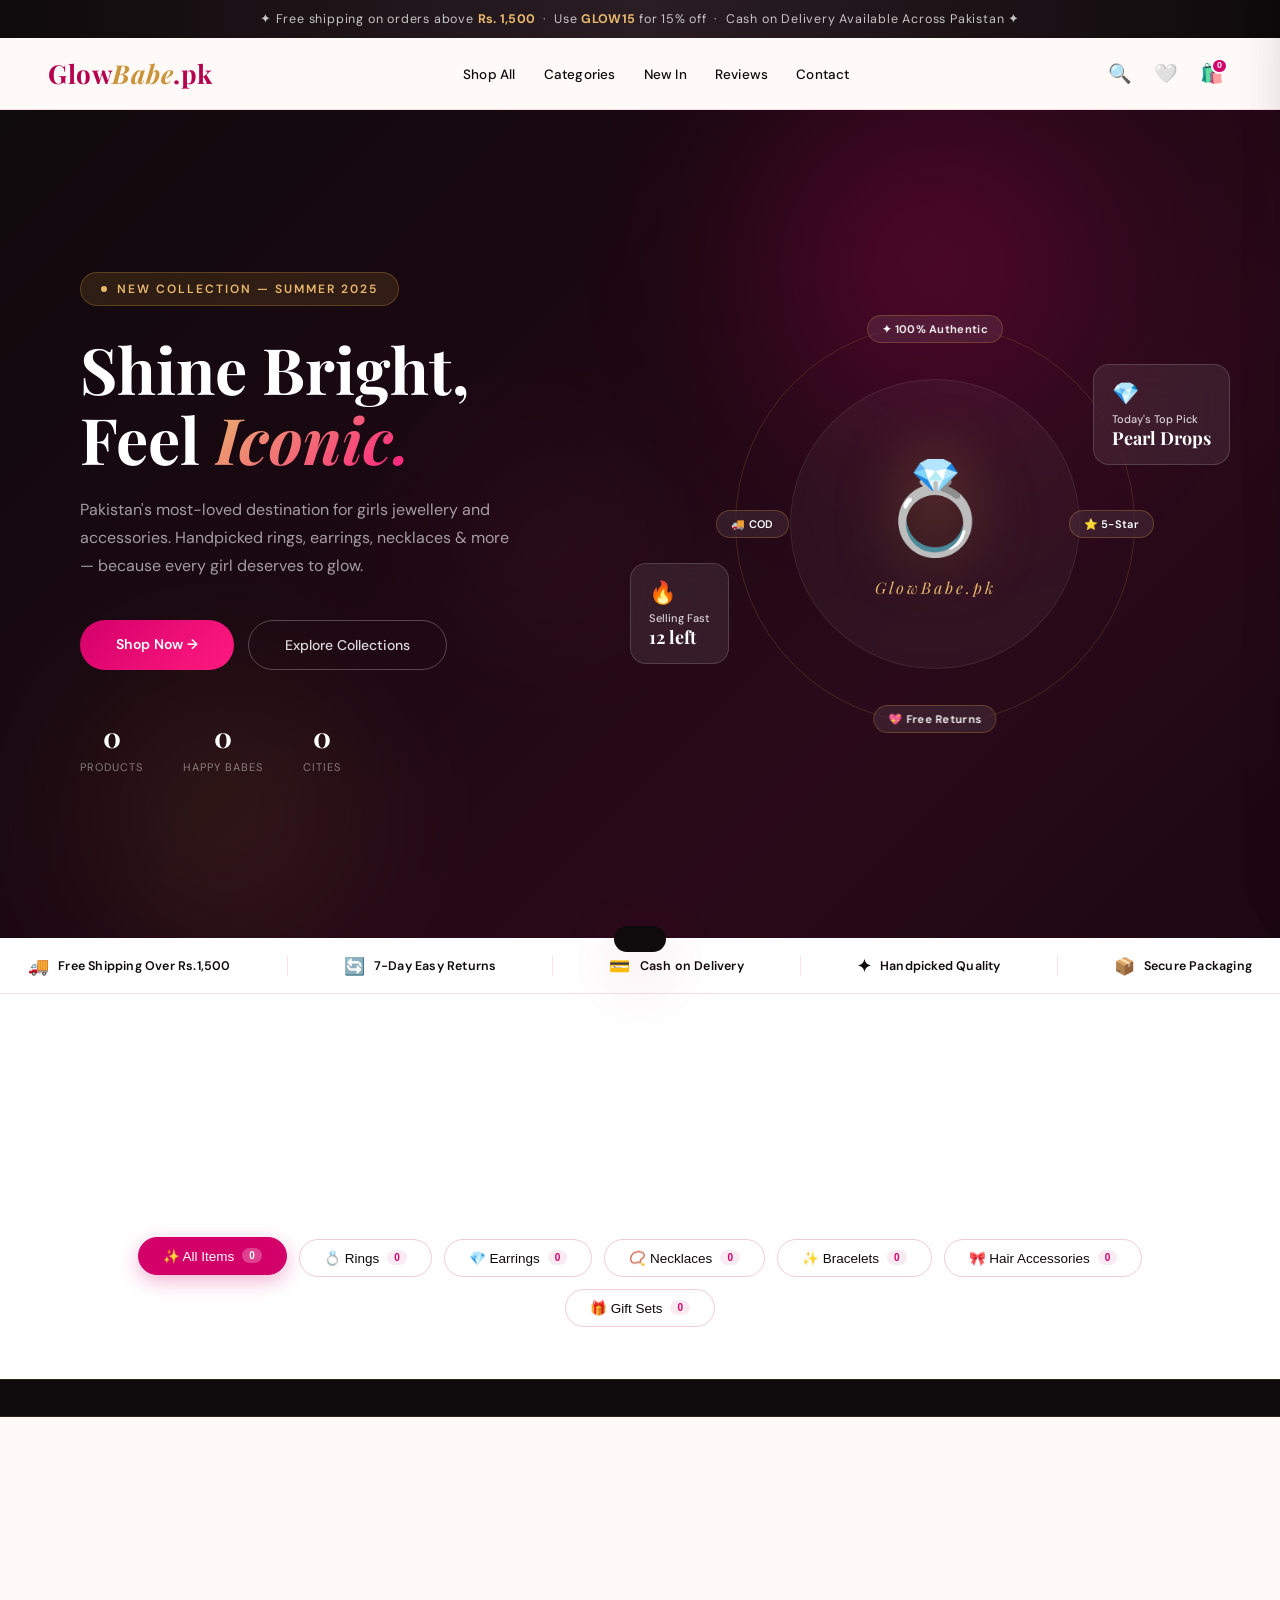
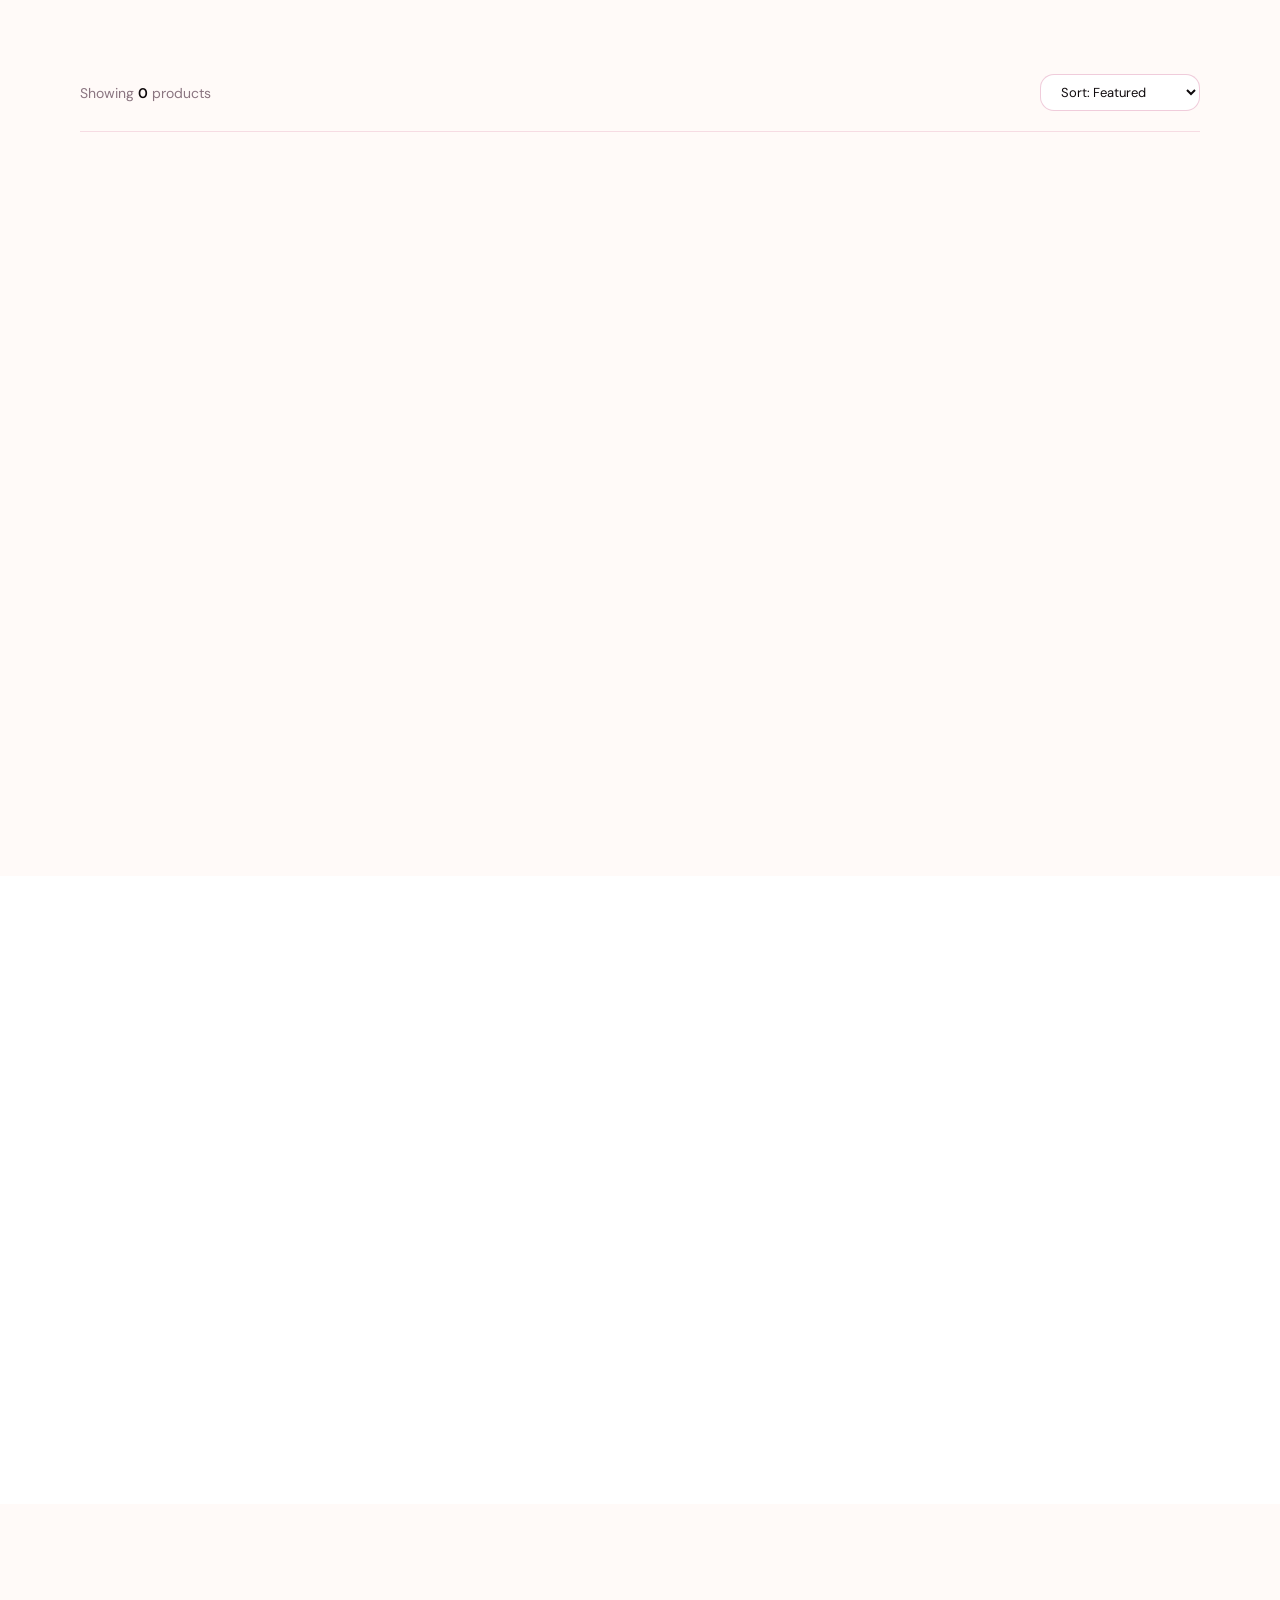
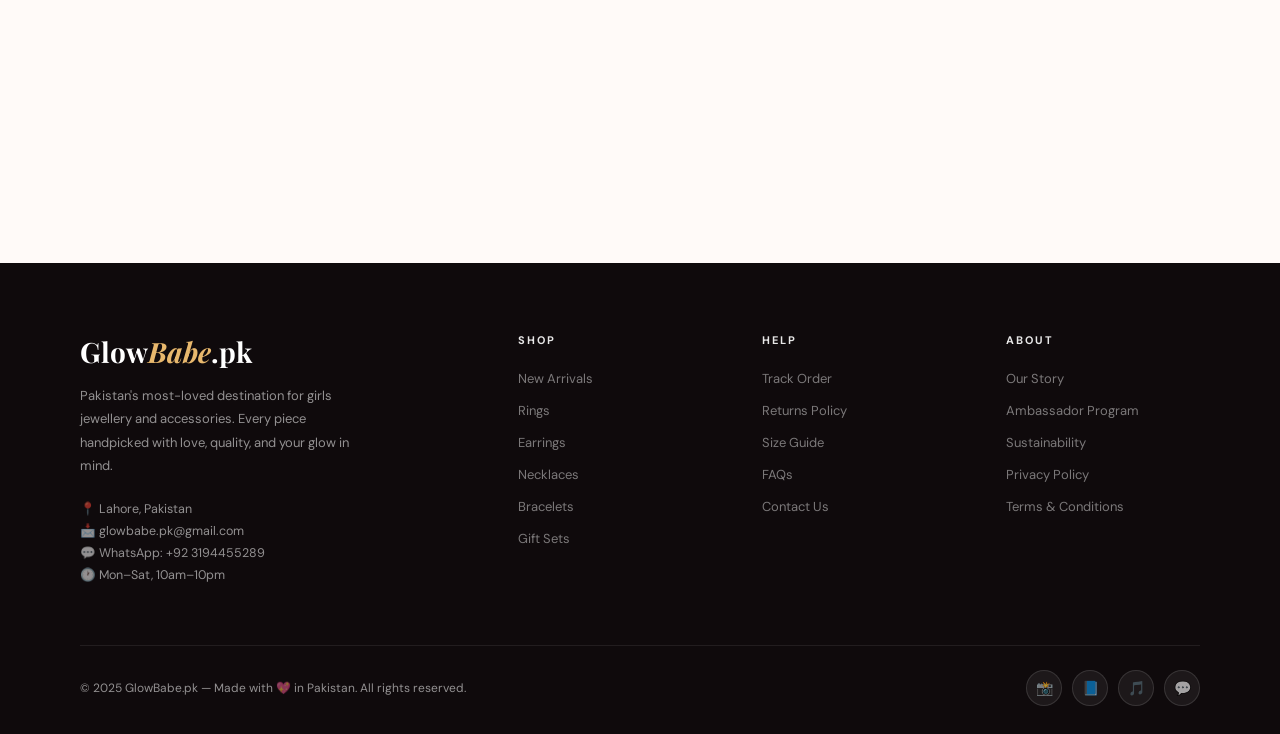
==== commit 210d17c1: "Update index.html" ====
--- a/index.html
+++ b/index.html
@@ -1069,24 +1069,28 @@
       ' <span style="color:#E53935;font-style:normal;font-size:10px">Sold Out</span>' : '');
   }
 
-  // Image swap — color ki image ya product ki default
+  // Image swap
   const c = p.colors.find(x => x.name === colorName);
-  const productImg = card.querySelector('.product-img');
-  const primaryImg = card.querySelector('.img-primary img');
-  const hoverImg = card.querySelector('.img-hover img');
-
-  // Agar color ka apna image ho
-  if (c && c.image) {
-    if (primaryImg) primaryImg.src = c.image;
-    if (hoverImg) hoverImg.src = c.hoverImage || c.image;
-    // Mobile: class se show karo
-    productImg.classList.add('show-hover');
-    setTimeout(() => productImg.classList.remove('show-hover'), 1200);
-  } else {
-    // Default product image restore
-    if (primaryImg) primaryImg.src = p.image || '';
-    if (hoverImg) hoverImg.src = p.hoverImage || p.image || '';
-  }
+  const primaryDiv = card.querySelector('.img-primary');
+  const hoverDiv   = card.querySelector('.img-hover');
+
+  const newMain  = (c && c.image)      ? c.image      : (p.image || '');
+  const newHover = (c && c.hoverImage) ? c.hoverImage : (p.hoverImage || newMain);
+
+  if (primaryDiv) primaryDiv.innerHTML = newMain
+    ? `<img src="${newMain}" style="width:100%;height:100%;object-fit:cover;display:block;">`
+    : `<div class="product-emoji-big">${p.emoji || '💍'}</div>`;
+
+  if (hoverDiv) hoverDiv.innerHTML = newHover
+    ? `<img src="${newHover}" style="width:100%;height:100%;object-fit:cover;display:block;">`
+    : `<div class="product-emoji-big">${p.emoji || '💍'}</div>`;
+
+  // ── show-hover HATA DIYA — same image thi to flash confuse karta tha ──
+}
+
+  // Mobile pe flash effect — show-hover class
+  productImgBox.classList.add('show-hover');
+  setTimeout(() => productImgBox.classList.remove('show-hover'), 1500);
 }
 
 
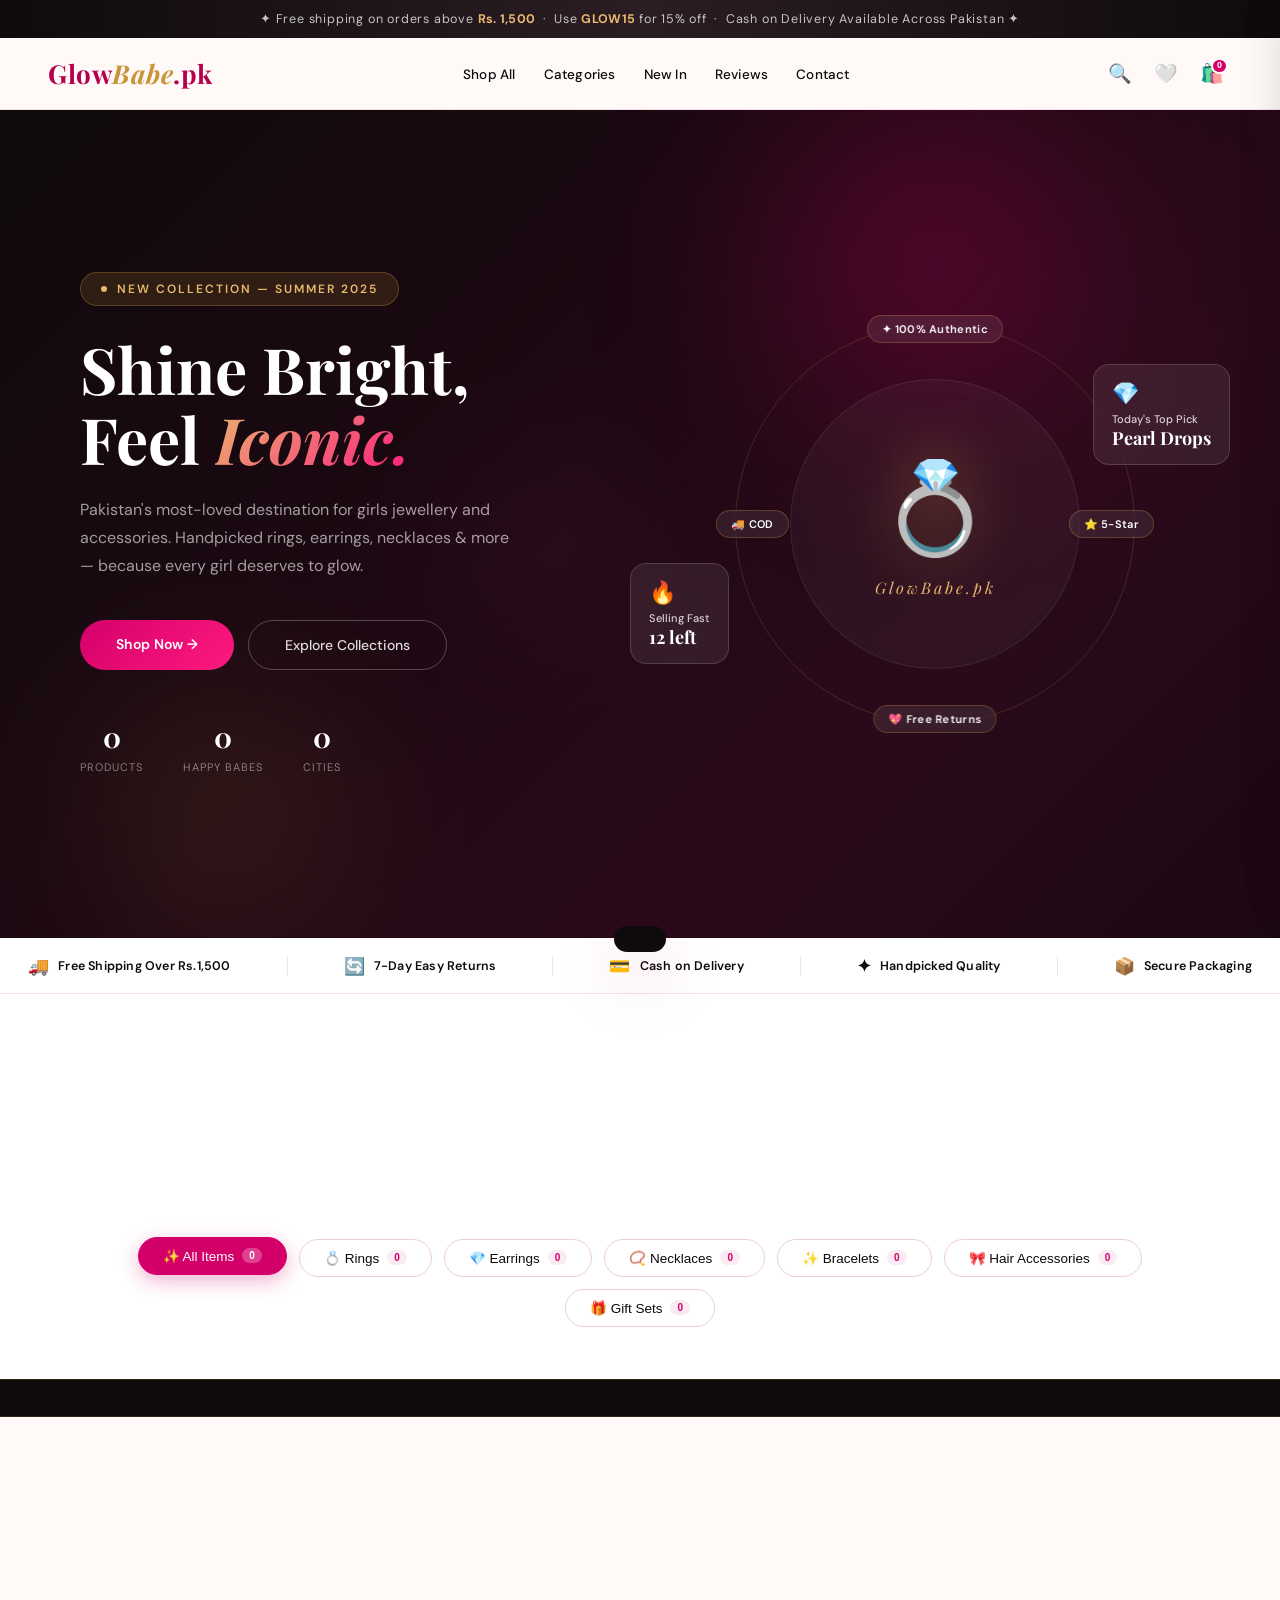
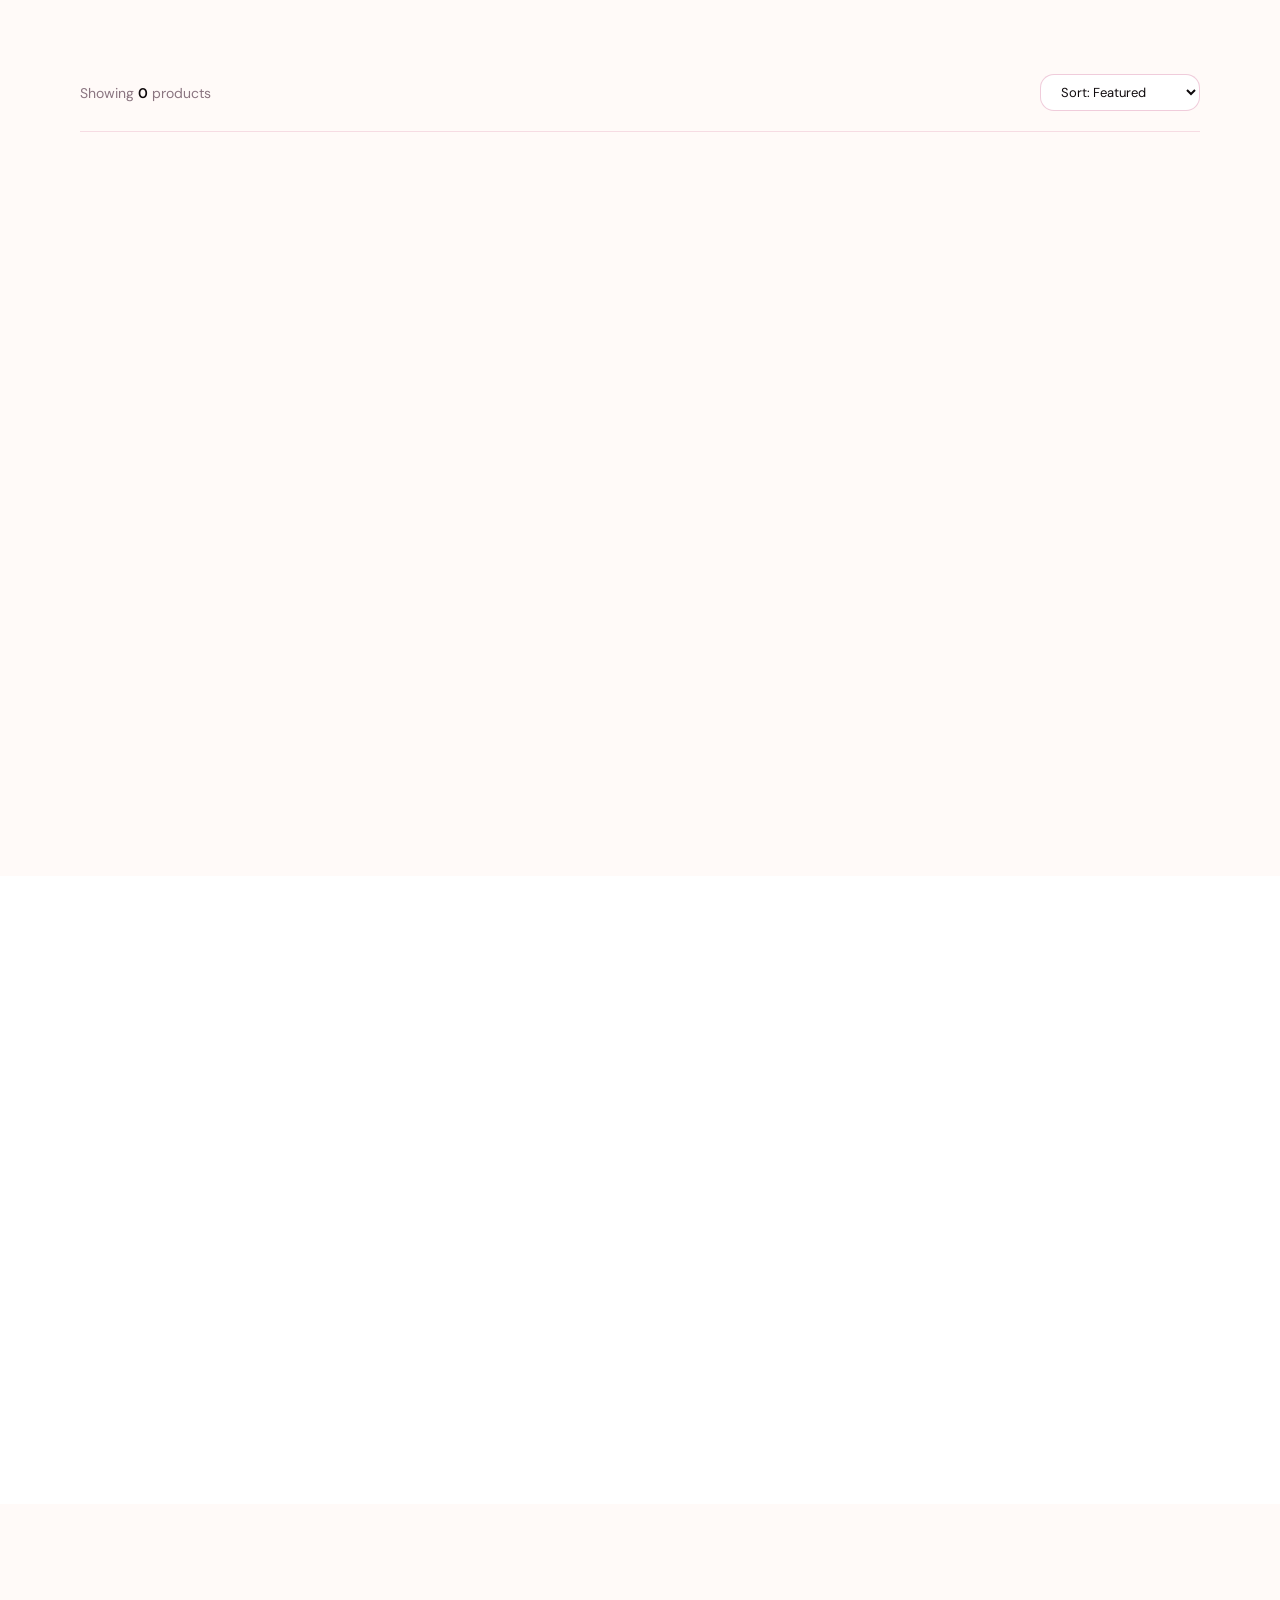
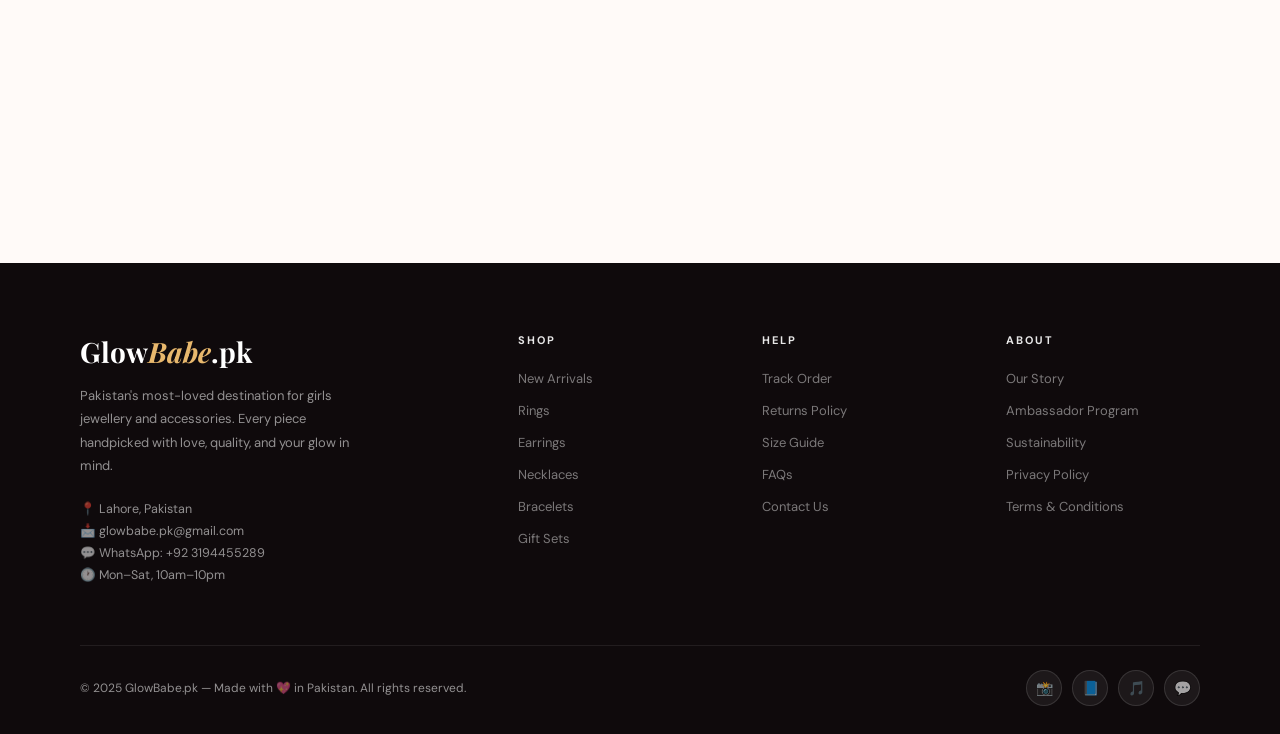
==== commit 80815225: "Update index.html" ====
--- a/index.html
+++ b/index.html
@@ -1069,23 +1069,31 @@
       ' <span style="color:#E53935;font-style:normal;font-size:10px">Sold Out</span>' : '');
   }
 
-  // Image swap
+  // ─── IMAGE SWAP ───
   const c = p.colors.find(x => x.name === colorName);
+  const productImgBox = card.querySelector('.product-img');
   const primaryDiv = card.querySelector('.img-primary');
-  const hoverDiv   = card.querySelector('.img-hover');
-
-  const newMain  = (c && c.image)      ? c.image      : (p.image || '');
-  const newHover = (c && c.hoverImage) ? c.hoverImage : (p.hoverImage || newMain);
-
-  if (primaryDiv) primaryDiv.innerHTML = newMain
-    ? `<img src="${newMain}" style="width:100%;height:100%;object-fit:cover;display:block;">`
-    : `<div class="product-emoji-big">${p.emoji || '💍'}</div>`;
-
-  if (hoverDiv) hoverDiv.innerHTML = newHover
-    ? `<img src="${newHover}" style="width:100%;height:100%;object-fit:cover;display:block;">`
-    : `<div class="product-emoji-big">${p.emoji || '💍'}</div>`;
-
-  // ── show-hover HATA DIYA — same image thi to flash confuse karta tha ──
+  const hoverDiv = card.querySelector('.img-hover');
+
+  if (c && c.image) {
+    // Color ki apni image hai — puri wrapper innerHTML replace karo
+    primaryDiv.innerHTML = `<img src="${c.image}" style="width:100%;height:100%;object-fit:cover;display:block;">`;
+    hoverDiv.innerHTML   = `<img src="${c.hoverImage || c.image}" style="width:100%;height:100%;object-fit:cover;display:block;">`;
+  } else {
+    // Color ki image nahi — product ki default image
+    const defPrimary = p.image
+      ? `<img src="${p.image}" style="width:100%;height:100%;object-fit:cover;display:block;">`
+      : `<div class="product-emoji-big">${p.emoji}</div>`;
+    const defHover = p.hoverImage
+      ? `<img src="${p.hoverImage}" style="width:100%;height:100%;object-fit:cover;display:block;">`
+      : `<div class="product-emoji-big" style="filter:drop-shadow(0 4px 24px rgba(181,0,78,.35))">${p.emoji}</div>`;
+    primaryDiv.innerHTML = defPrimary;
+    hoverDiv.innerHTML   = defHover;
+  }
+
+  // Mobile pe flash effect — show-hover class
+  productImgBox.classList.add('show-hover');
+  setTimeout(() => productImgBox.classList.remove('show-hover'), 1500);
 }
 
   // Mobile pe flash effect — show-hover class
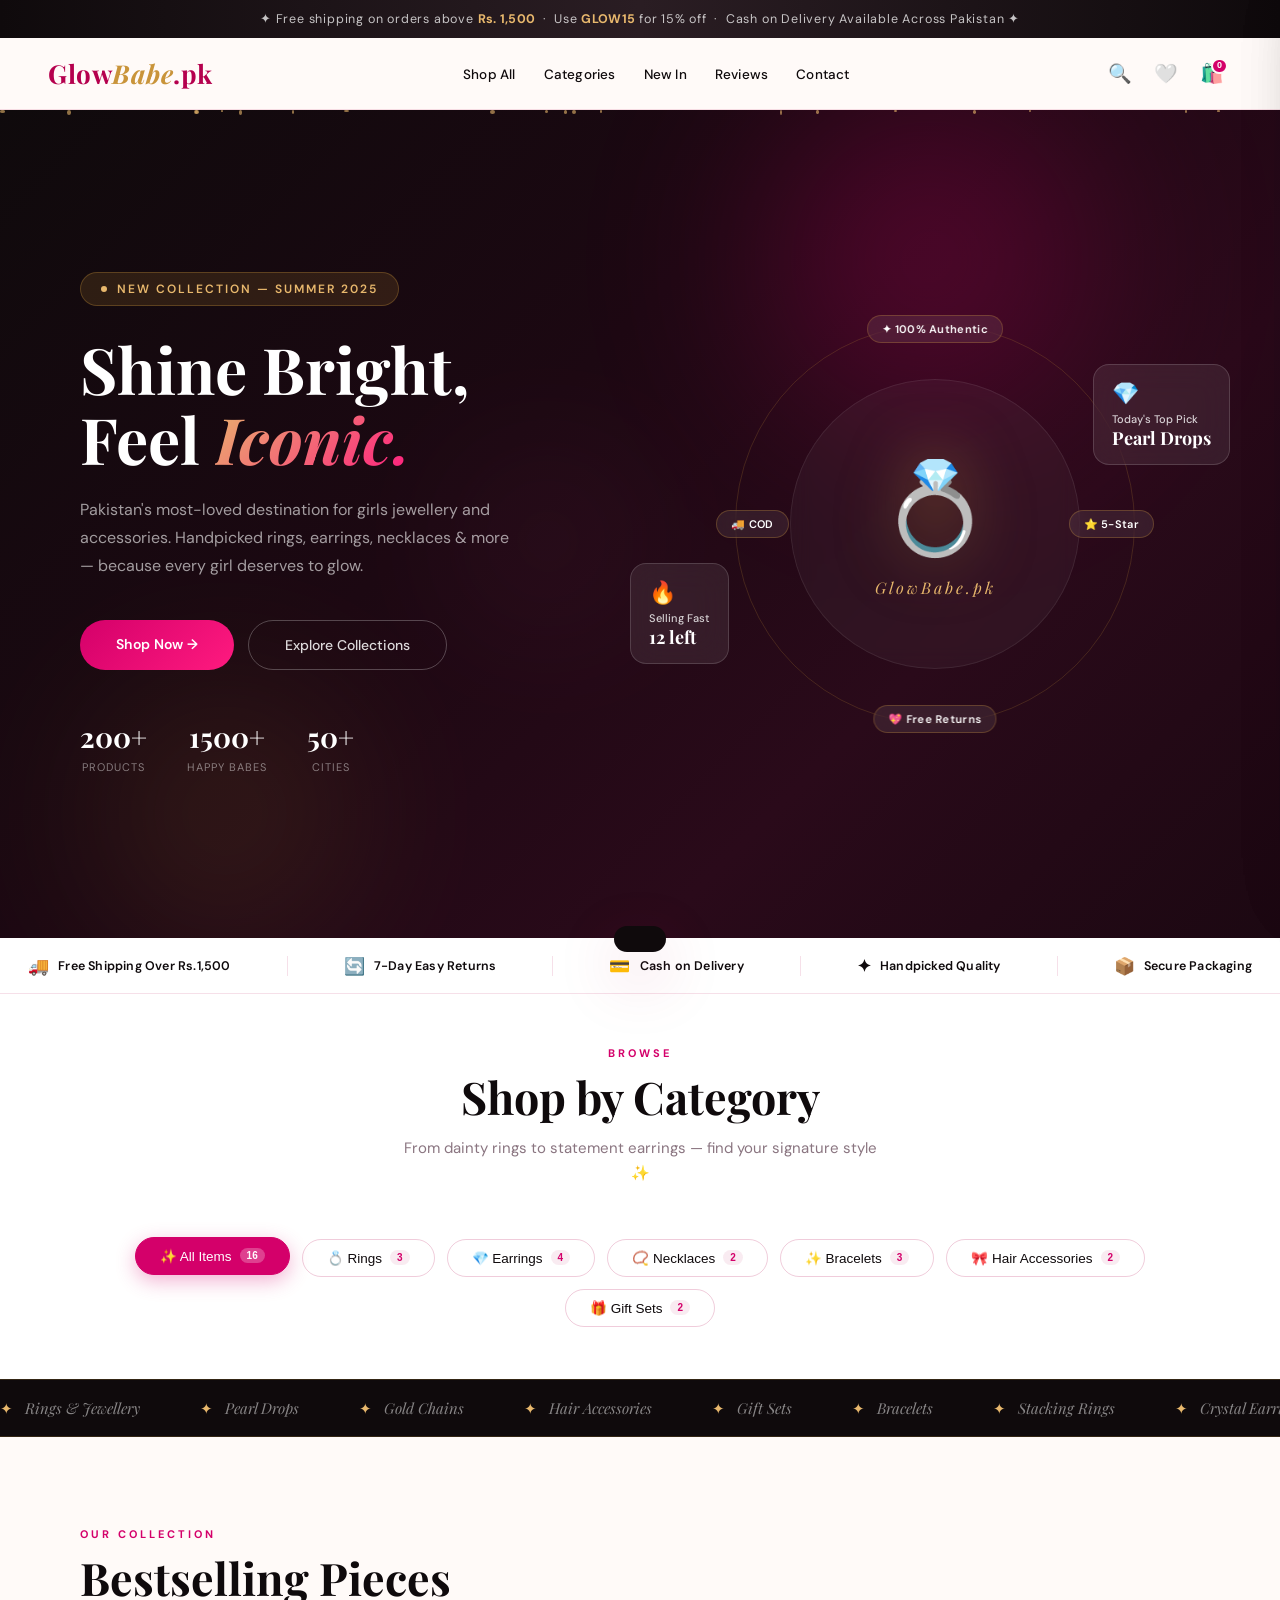
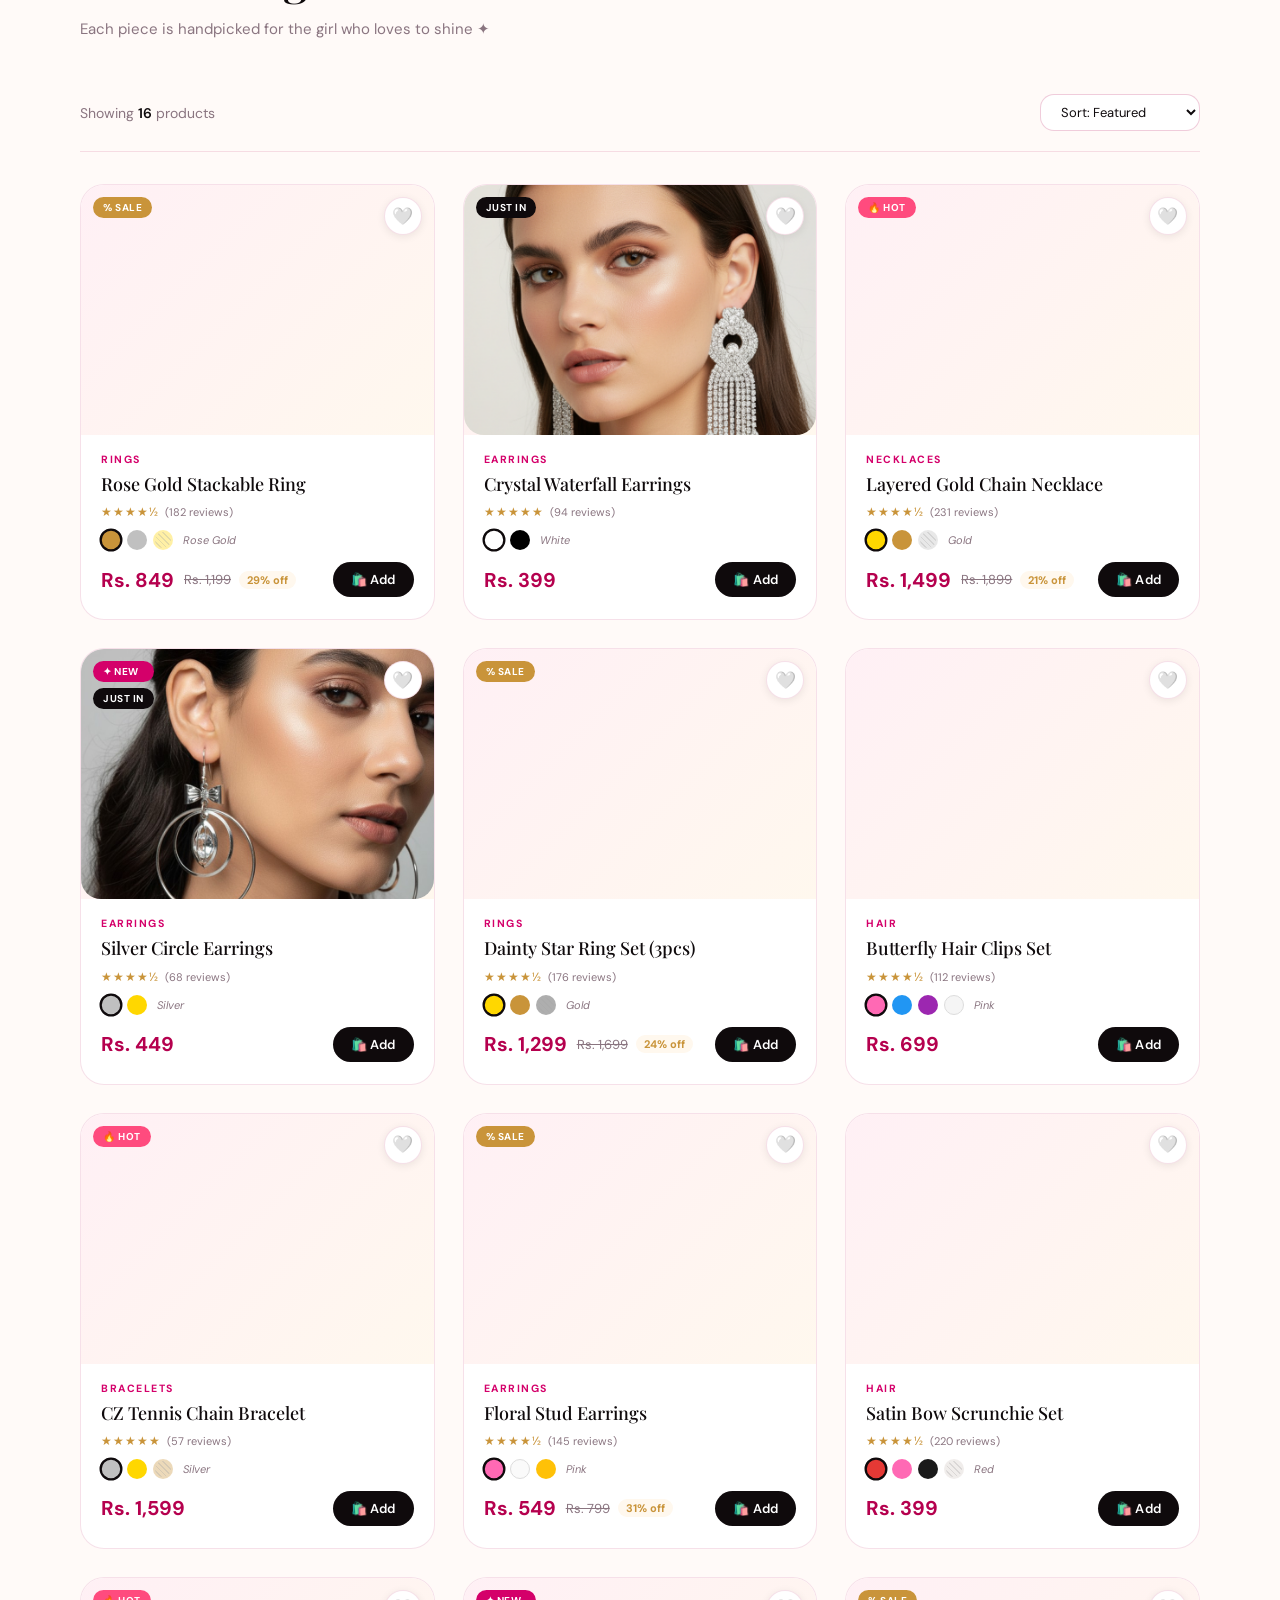
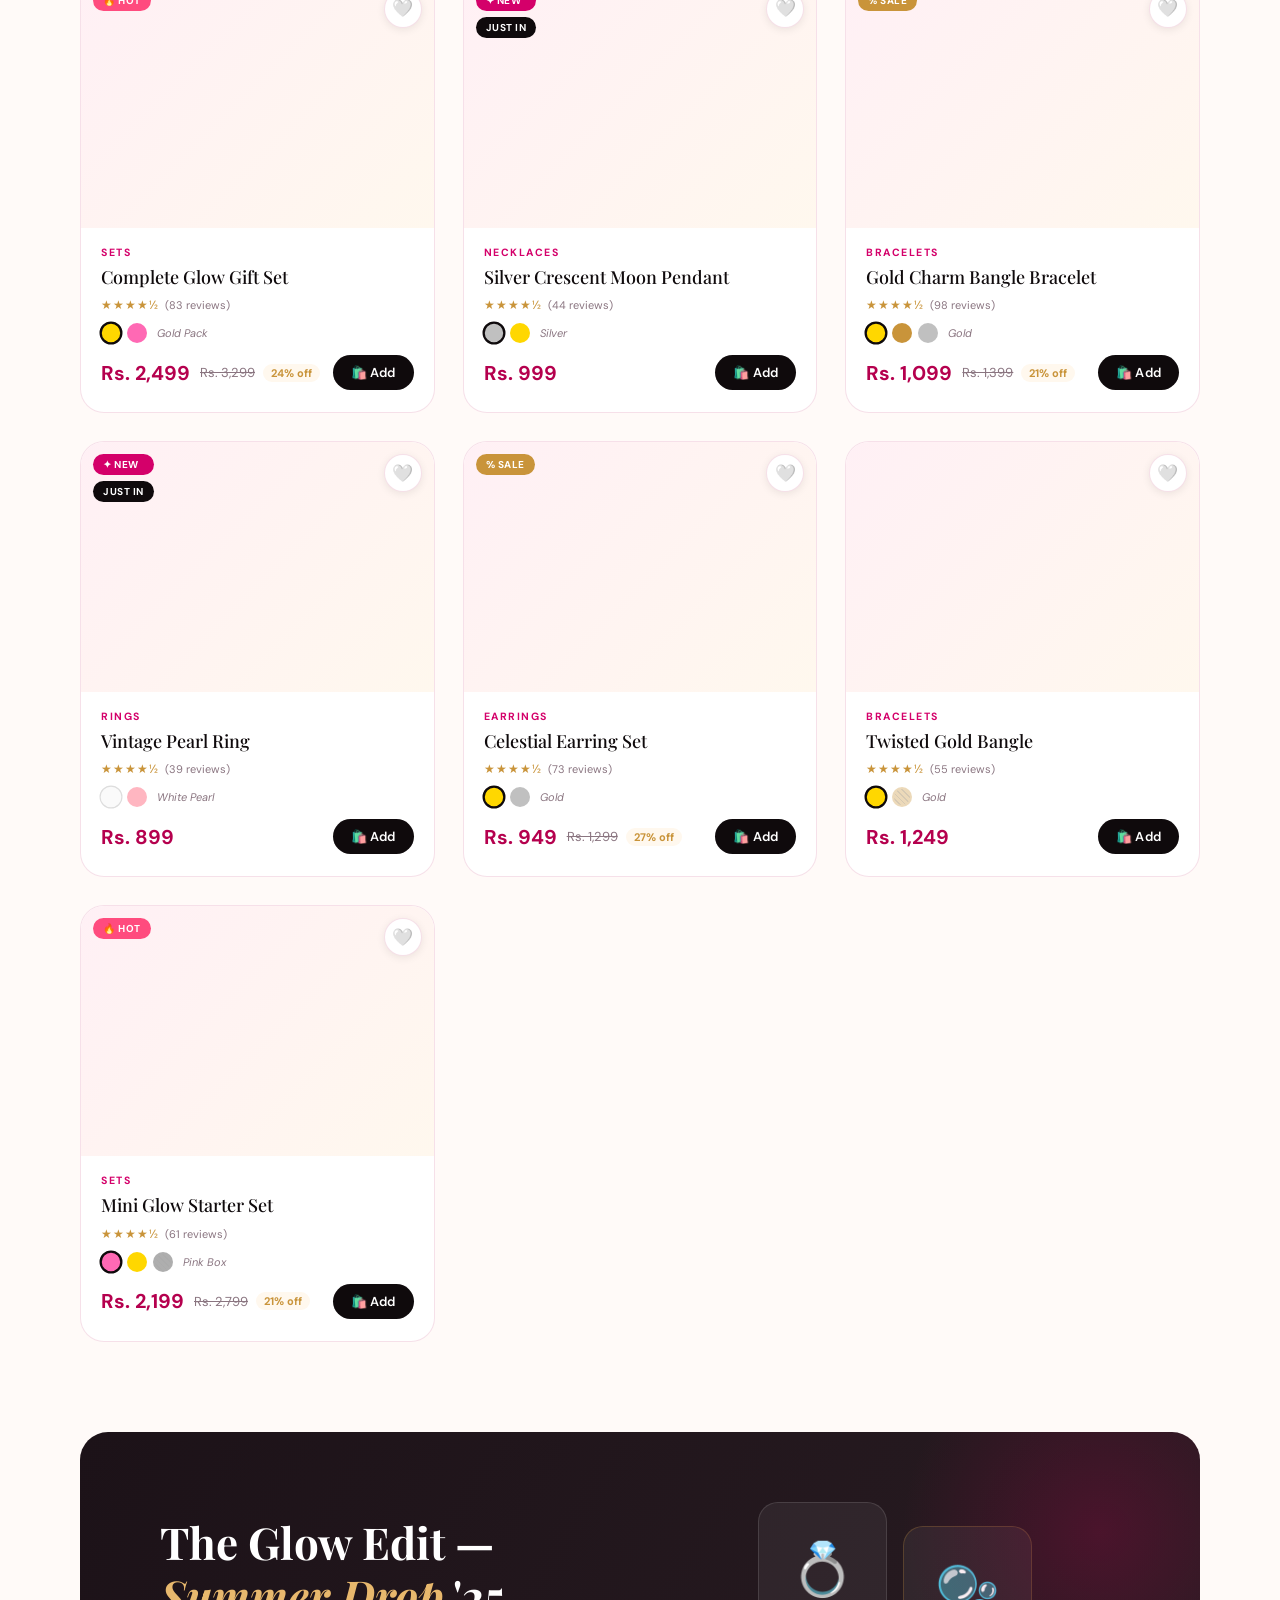
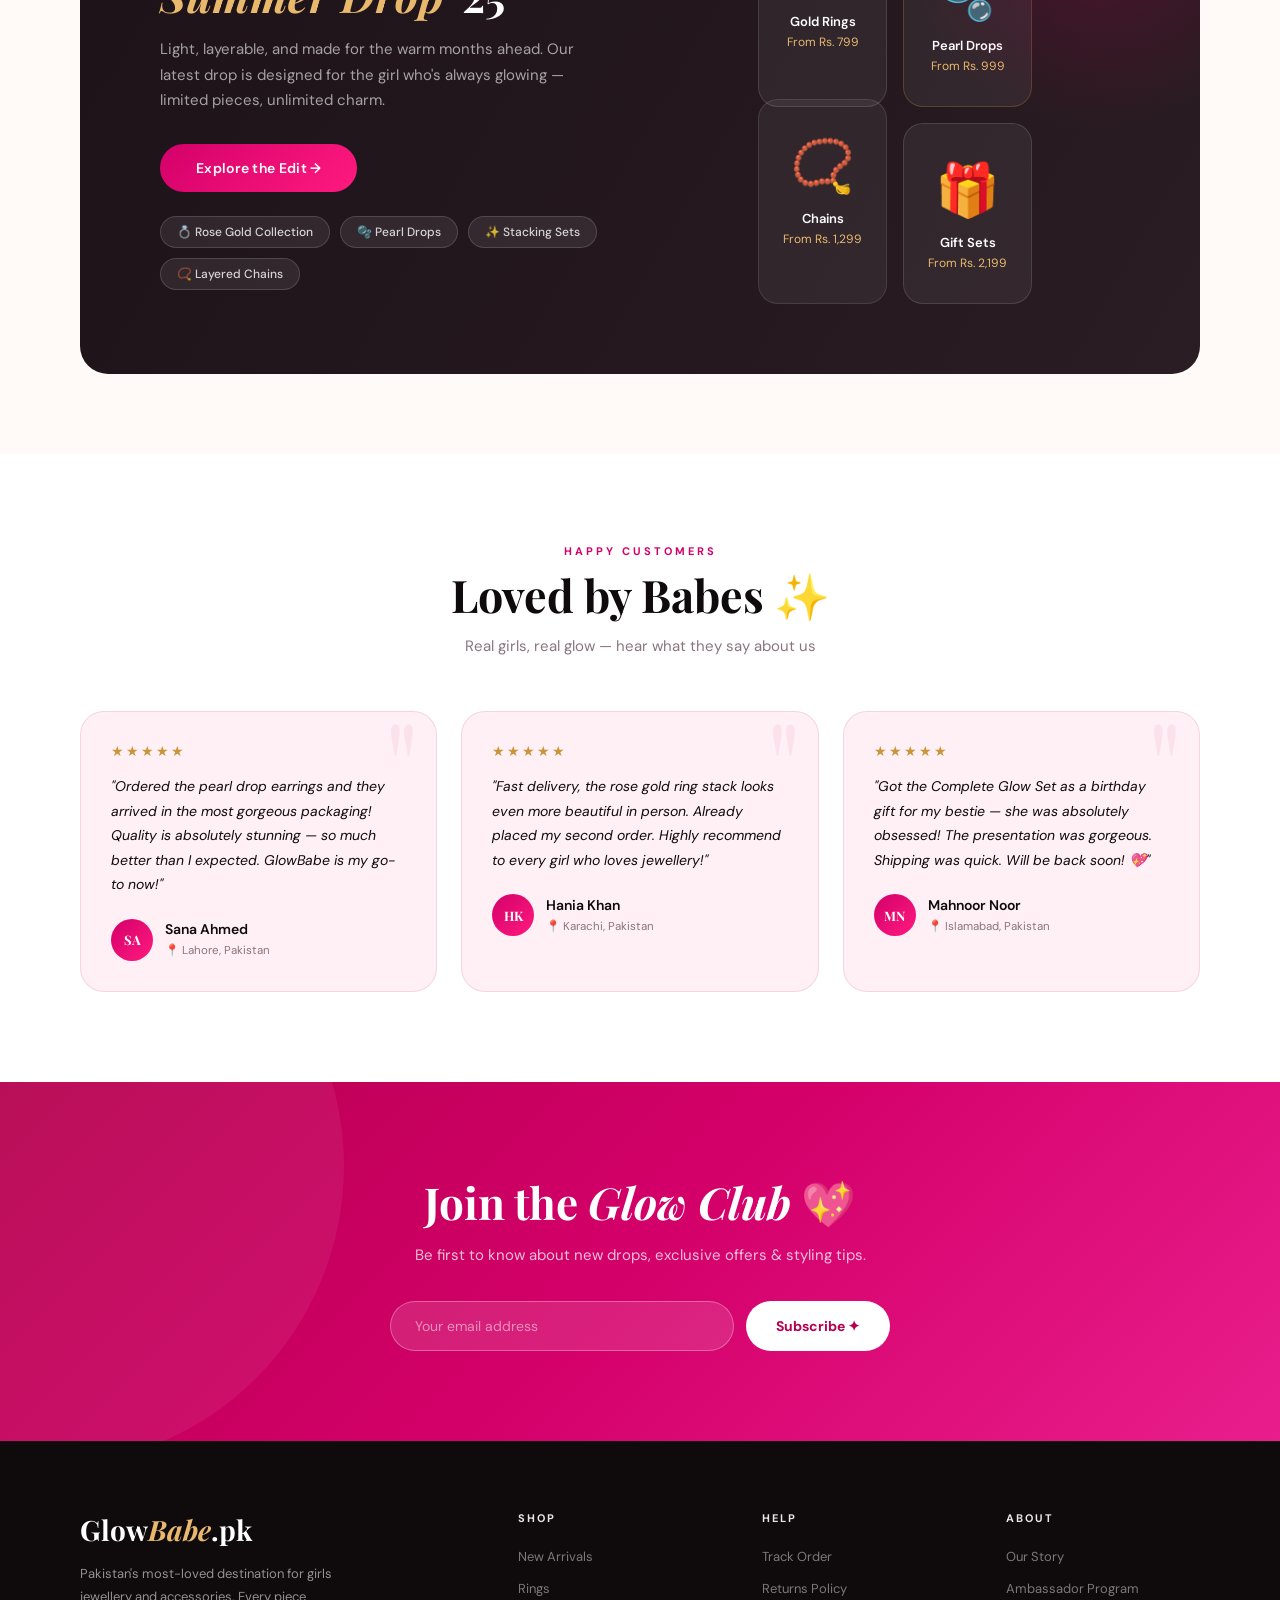
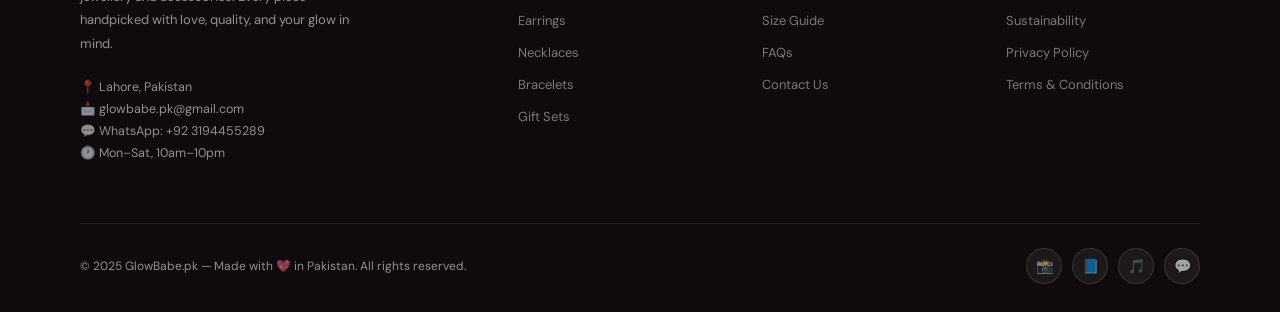
==== commit a2ad5dea: "Update index.html" ====
--- a/index.html
+++ b/index.html
@@ -815,14 +815,20 @@
     ]
   },
   {
-    id:2, name:"Crystal Waterfall Earrings",
-    cat:"earrings", price:399, original:null,
-    image:"/assets/earring2.jpg",
-    hoverImage:"/assets/earring2-hover.jpg",
-    stars:5.0, reviews:94, new:true,
-    colors:[
-      {name:"Silver", hex:"#C0C0C0", soldOut:false, image:"/assets/earring2.jpg", hoverImage:"/assets/earring2-hover.jpg"},
-      {name:"Black",  hex:"#000000", soldOut:false, image:"/assets/earring2.jpg",  hoverImage:"/assets/earring2-hover.jpg"},
+     id:2,
+name:"Crystal Waterfall Earrings",
+cat:"earrings",
+price:399,
+original:null,
+image:"/assets/earring2.jpg",
+hoverImage:"/assets/earring2-hover.jpg",
+stars:5.0,
+reviews:94,
+new:true,
+colors:[
+  {name:"White",hex:"#FFFFFF",soldOut:false},
+  {name:"Black",hex:"#000000",soldOut:false},
+ // {name:"Violet",hex:"#9C27B0",soldOut:false},
     ]
   },
   {
@@ -1050,55 +1056,20 @@
 
 function selectColor(productId, colorName, el) {
   selectedColors[productId] = colorName;
-
+  // Update all swatches for this product in the grid
   const card = el.closest('.product-card');
   if (!card) return;
-
+  const swatches = card.querySelectorAll('.swatch');
   const p = products.find(x => x.id === productId);
-  const swatches = card.querySelectorAll('.swatch');
-
   swatches.forEach((sw, i) => {
     sw.classList.toggle('selected', p.colors[i].name === colorName);
   });
-
-  // Label update
+  // Update label
   const label = card.querySelector('.color-label');
   if (label) {
     const c = p.colors.find(x => x.name === colorName);
-    label.innerHTML = colorName + (c && c.soldOut ?
-      ' <span style="color:#E53935;font-style:normal;font-size:10px">Sold Out</span>' : '');
+    label.innerHTML = colorName + (c && c.soldOut ? ' <span style="color:#E53935;font-style:normal;font-size:10px">Sold Out</span>' : '');
   }
-
-  // ─── IMAGE SWAP ───
-  const c = p.colors.find(x => x.name === colorName);
-  const productImgBox = card.querySelector('.product-img');
-  const primaryDiv = card.querySelector('.img-primary');
-  const hoverDiv = card.querySelector('.img-hover');
-
-  if (c && c.image) {
-    // Color ki apni image hai — puri wrapper innerHTML replace karo
-    primaryDiv.innerHTML = `<img src="${c.image}" style="width:100%;height:100%;object-fit:cover;display:block;">`;
-    hoverDiv.innerHTML   = `<img src="${c.hoverImage || c.image}" style="width:100%;height:100%;object-fit:cover;display:block;">`;
-  } else {
-    // Color ki image nahi — product ki default image
-    const defPrimary = p.image
-      ? `<img src="${p.image}" style="width:100%;height:100%;object-fit:cover;display:block;">`
-      : `<div class="product-emoji-big">${p.emoji}</div>`;
-    const defHover = p.hoverImage
-      ? `<img src="${p.hoverImage}" style="width:100%;height:100%;object-fit:cover;display:block;">`
-      : `<div class="product-emoji-big" style="filter:drop-shadow(0 4px 24px rgba(181,0,78,.35))">${p.emoji}</div>`;
-    primaryDiv.innerHTML = defPrimary;
-    hoverDiv.innerHTML   = defHover;
-  }
-
-  // Mobile pe flash effect — show-hover class
-  productImgBox.classList.add('show-hover');
-  setTimeout(() => productImgBox.classList.remove('show-hover'), 1500);
-}
-
-  // Mobile pe flash effect — show-hover class
-  productImgBox.classList.add('show-hover');
-  setTimeout(() => productImgBox.classList.remove('show-hover'), 1500);
 }
 
 
